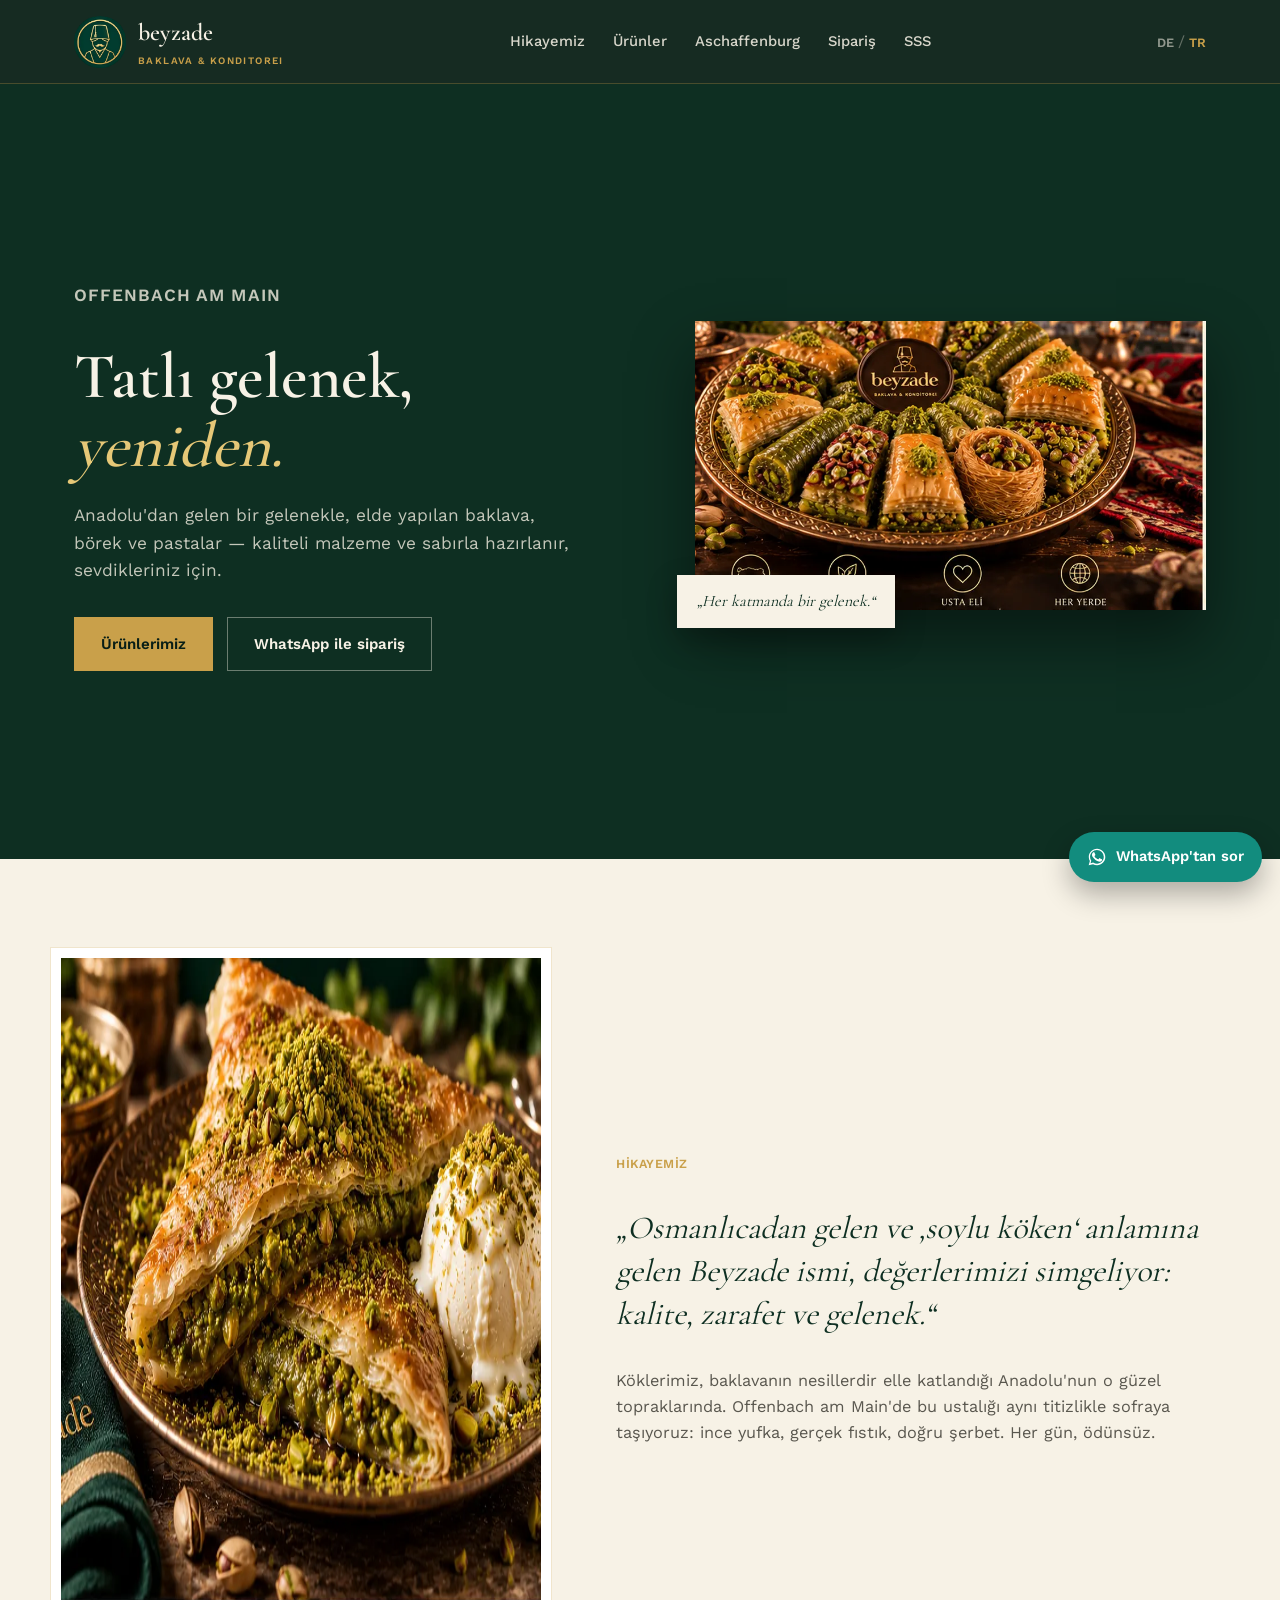
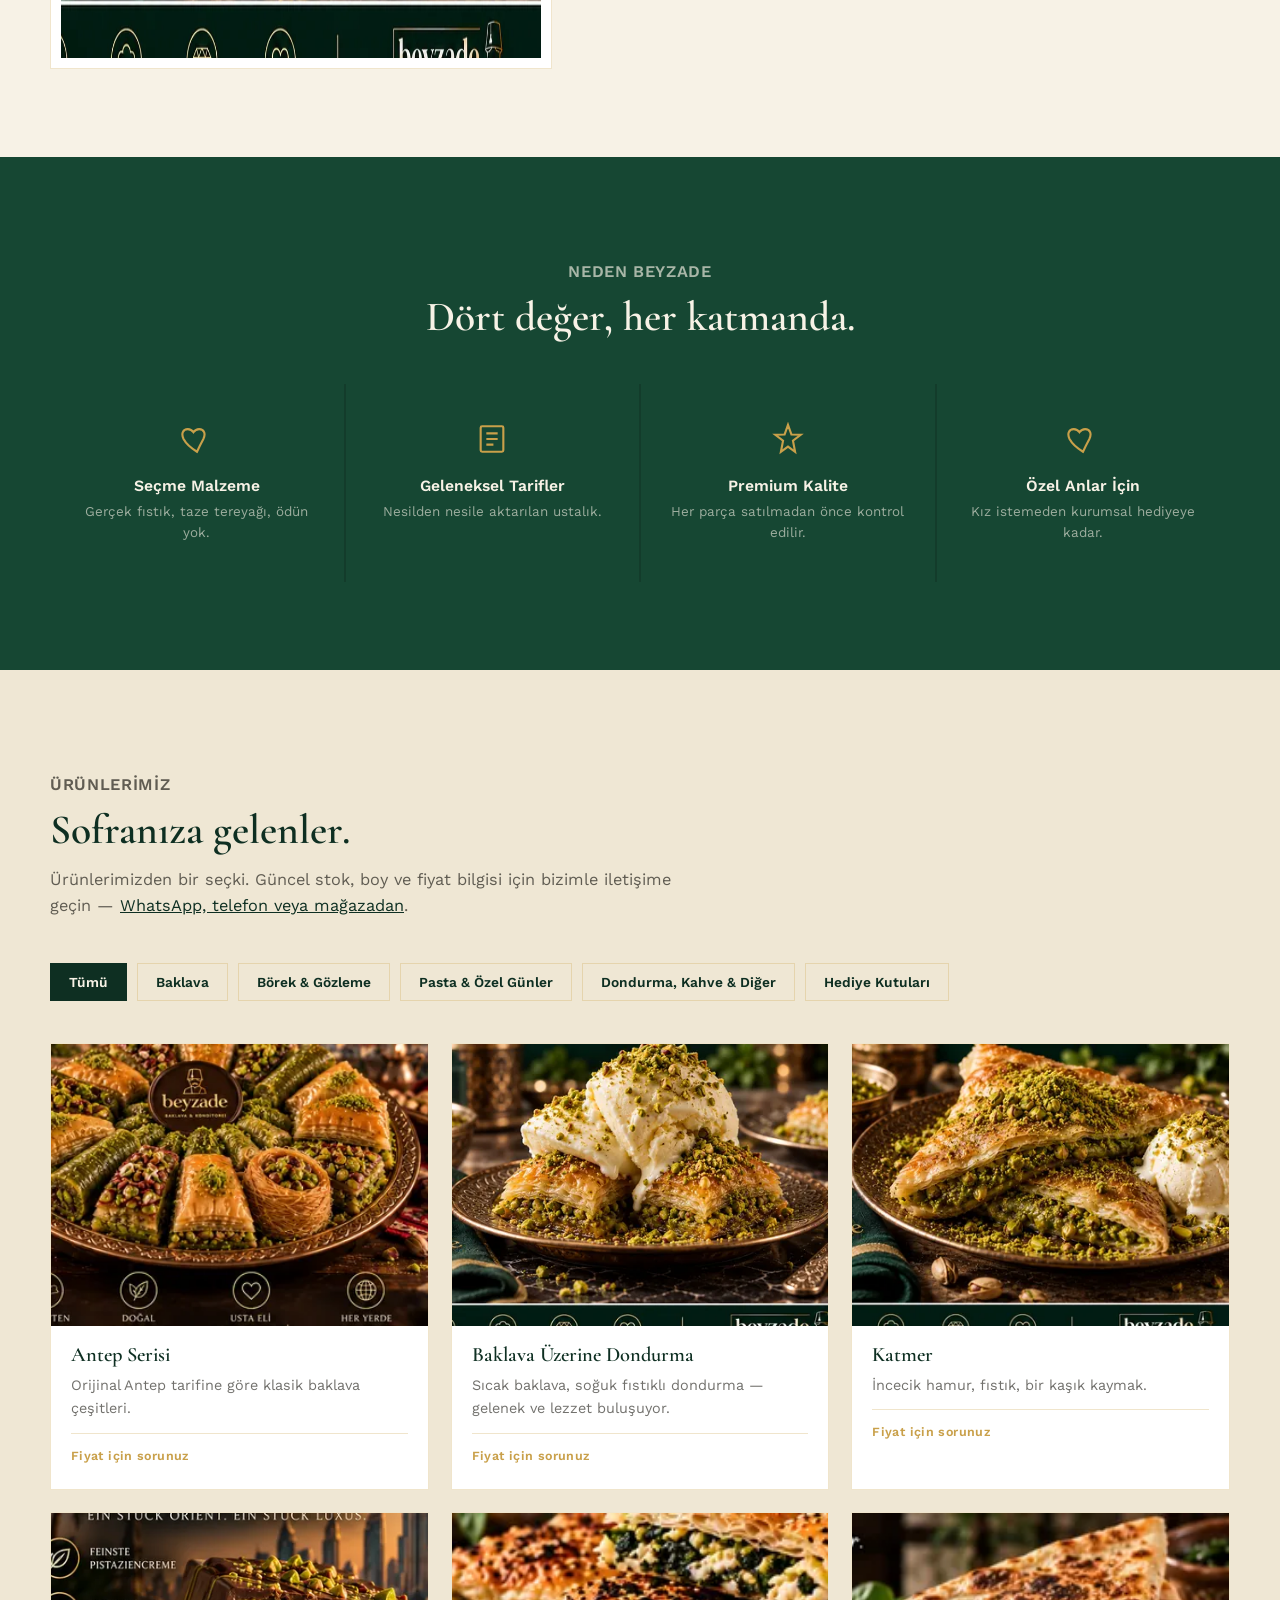
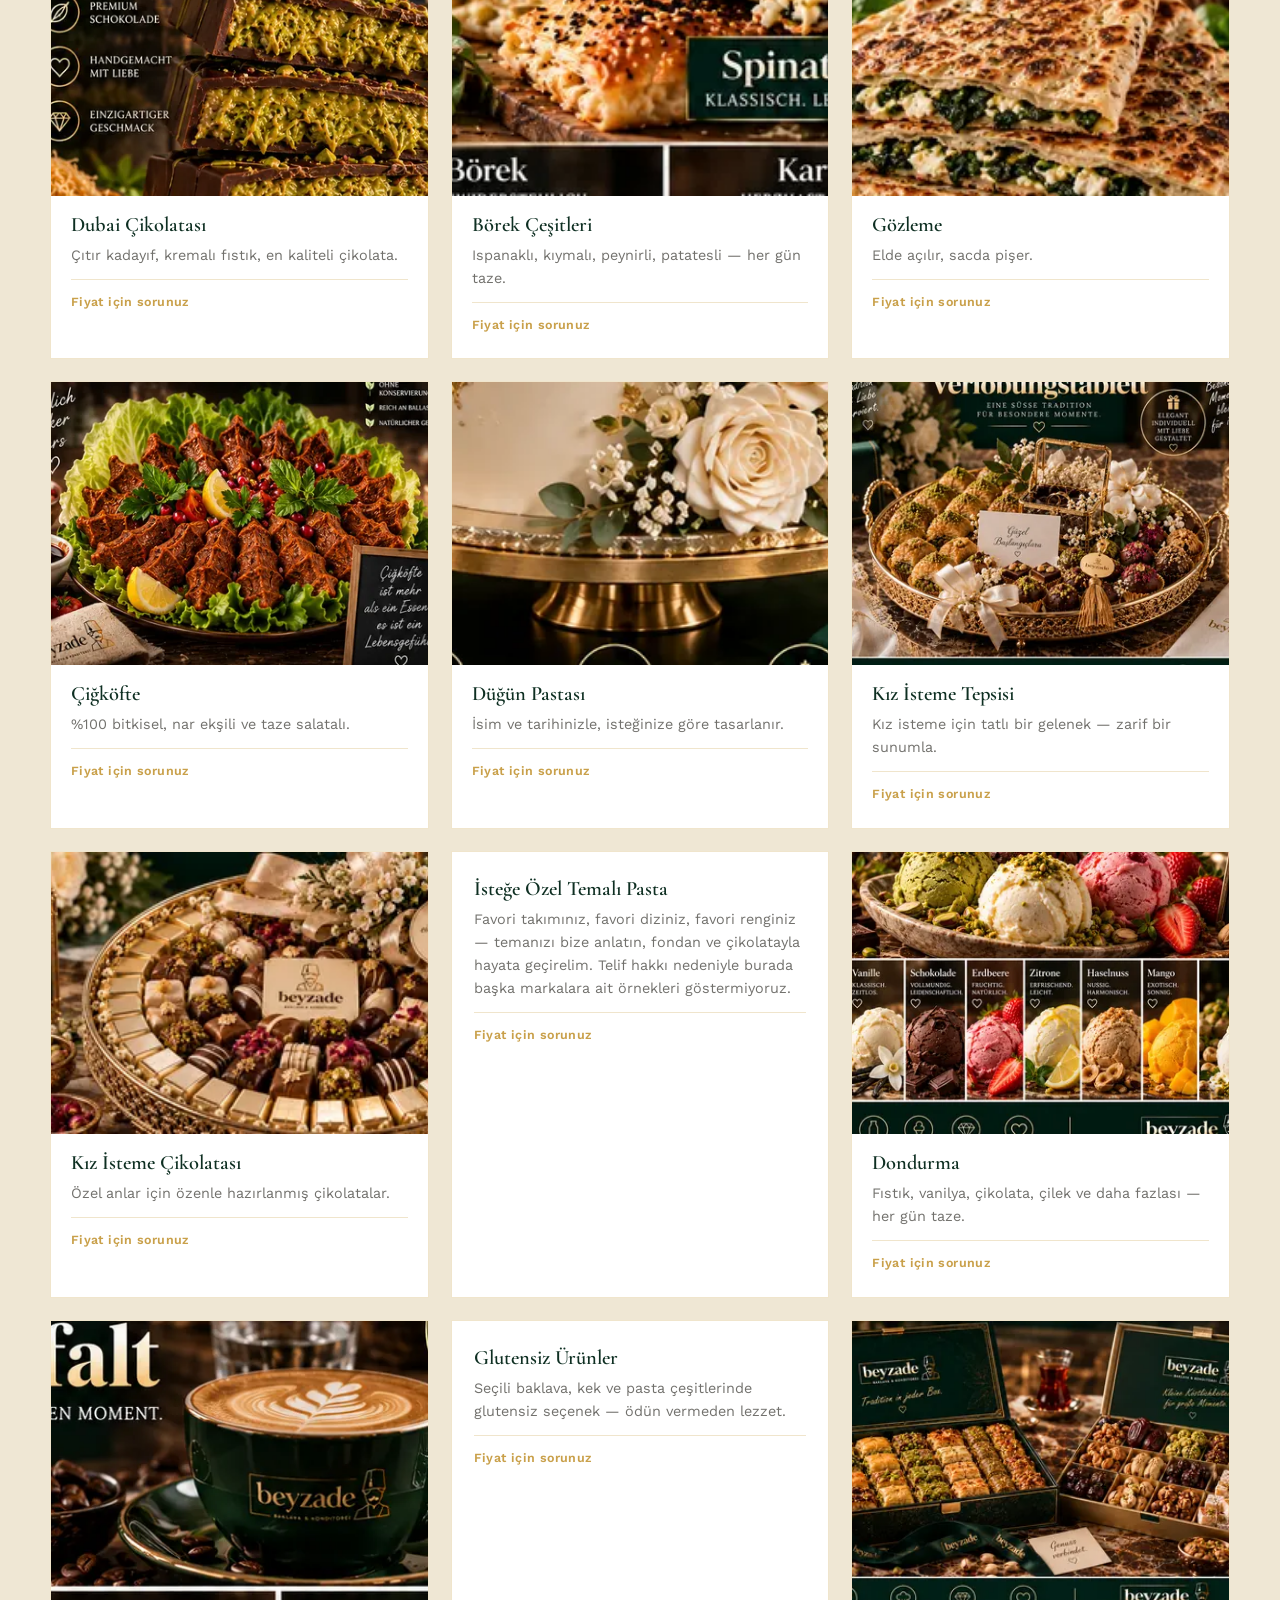
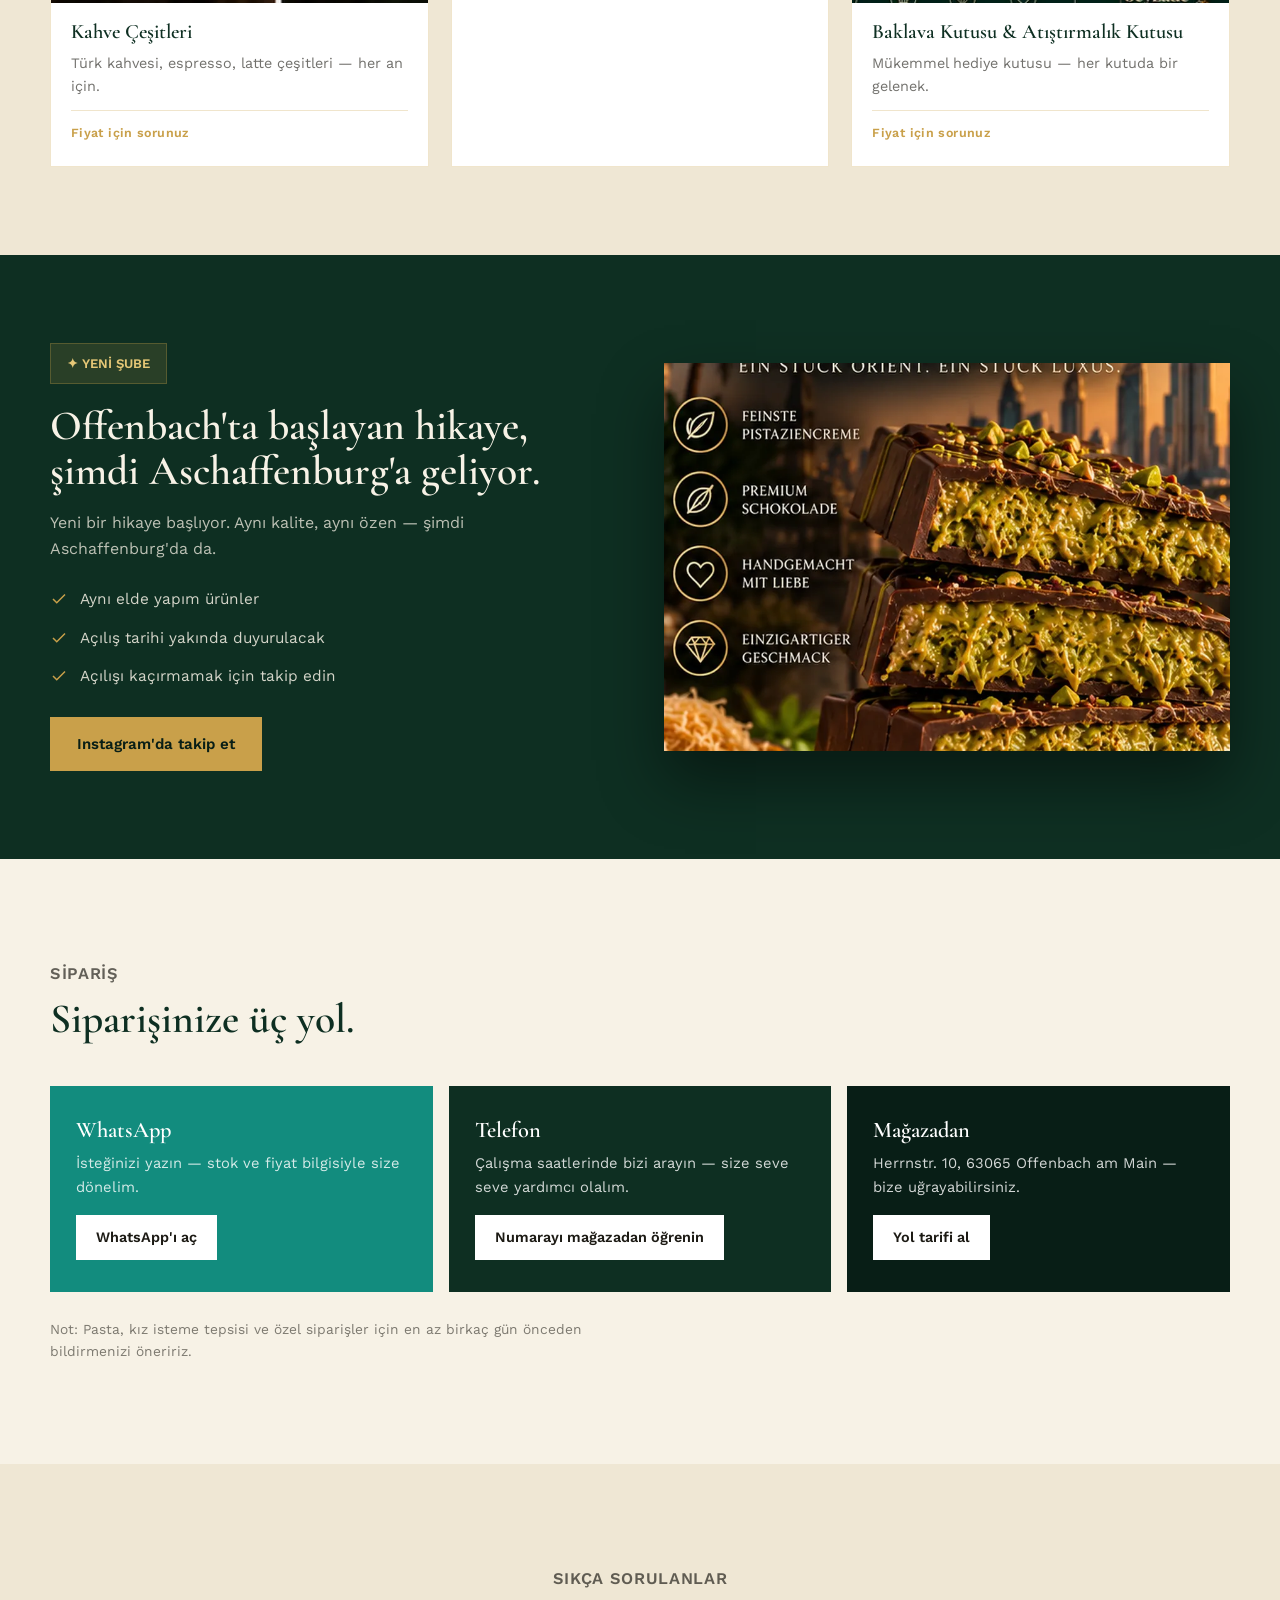
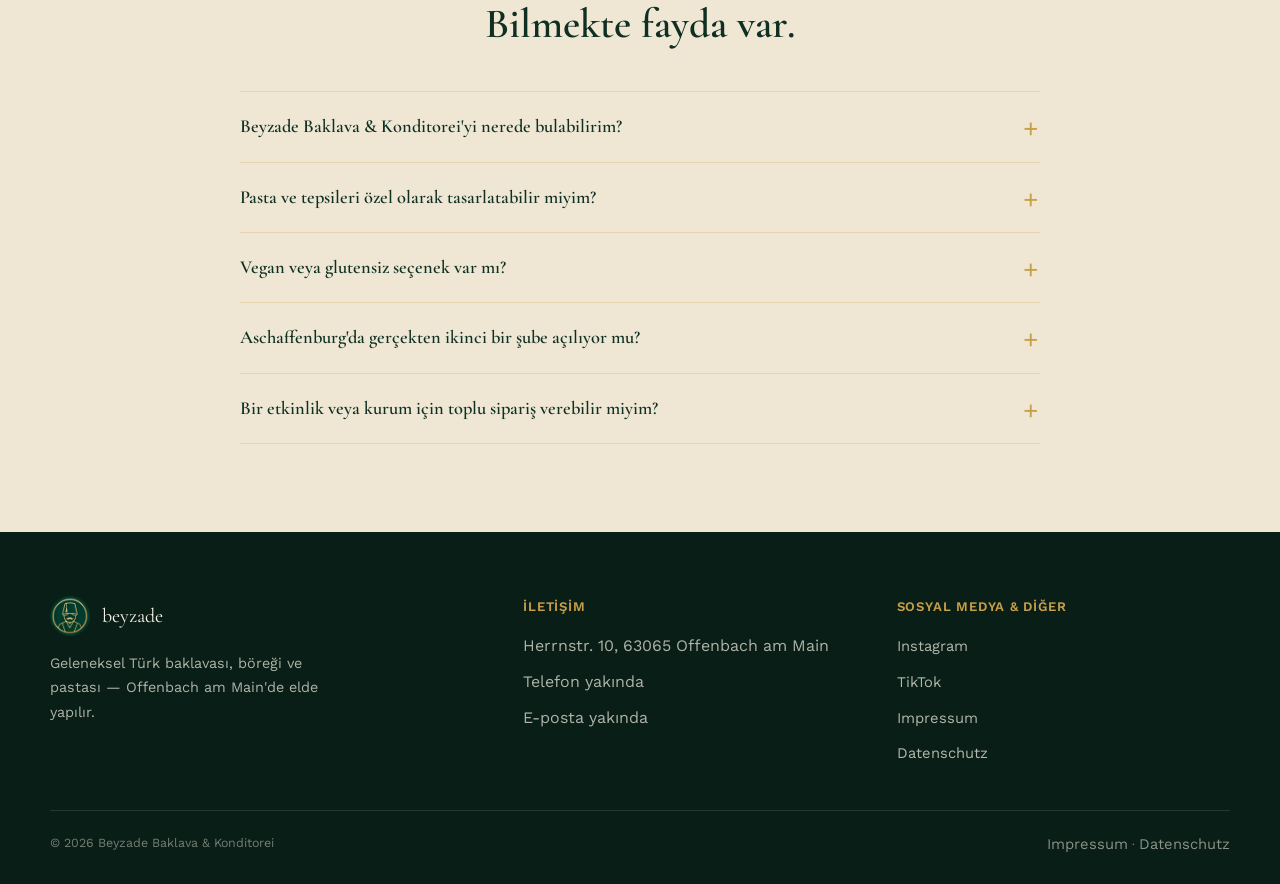
==== tr/index.html @ 685db306 "Add files via upload" ====
<!doctype html>
<html lang="tr">
<head>
<meta charset="utf-8">
<meta name="viewport" content="width=device-width, initial-scale=1">
<title>Beyzade Baklava & Konditorei — Offenbach am Main</title>
<meta name="description" content="Offenbach am Main'da Beyzade Baklava & Konditorei: geleneksel Türk baklavası, börek, pasta ve hediye kutuları. Usta işi, taze malzeme, özel anlar.">
<link rel="canonical" href="https://beyzadebaklava.de/tr/">
<link rel="alternate" hreflang="de" href="https://beyzadebaklava.de/tr/">
<link rel="alternate" hreflang="tr" href="https://beyzadebaklava.de/tr/">
<meta property="og:type" content="website">
<meta property="og:site_name" content="Beyzade Baklava & Konditorei">
<meta property="og:title" content="Beyzade Baklava & Konditorei — Offenbach am Main">
<meta property="og:description" content="Traditionelle türkische Baklava, Börek, Torten und Feiertagsboxen — handgemacht in Offenbach am Main.">
<meta property="og:image" content="https://beyzadebaklava.de/assets/img/products/antep-serisi.webp">
<meta property="og:locale" content="tr_TR">
<meta name="twitter:card" content="summary_large_image">
<meta name="theme-color" content="#0e2f22">
<link rel="icon" href="../assets/img/favicon.ico" sizes="any">
<link rel="icon" type="image/png" sizes="32x32" href="../assets/img/favicon-32.png">
<link rel="apple-touch-icon" href="../assets/img/apple-touch-icon.png">
<link rel="stylesheet" href="../assets/css/style.css">
<script type="application/ld+json">
{
  "@context": "https://schema.org",
  "@type": "Bakery",
  "@id": "https://beyzadebaklava.de/#business",
  "name": "Beyzade Baklava & Konditorei",
  "image": "https://beyzadebaklava.de/assets/img/products/antep-serisi.webp",
  "url": "https://beyzadebaklava.de/",
  "telephone": "PLATZHALTER",
  "priceRange": "€€",
  "address": {
    "@type": "PostalAddress",
    "streetAddress": "Herrnstr. 10",
    "postalCode": "63065",
    "addressLocality": "Offenbach am Main",
    "addressCountry": "DE"
  },
  "sameAs": [
    "https://www.instagram.com/beyzade.baklava/",
    "https://www.tiktok.com/@beyzadebaklava"
  ]
}
</script>
</head>
<body>

<header class="topbar">
  <div class="topbar-inner">
    <a class="brand" href="../">
      <img src="../assets/img/emblem-sm.webp" width="52" height="52" alt="">
      <span>
        <span class="brand-word">beyzade</span>
        <span class="brand-sub">BAKLAVA &amp; KONDITOREI</span>
      </span>
    </a>
    <nav class="nav" id="mainNav">
      <a href="#hikaye">Hikayemiz</a>
      <a href="#urunler">Ürünler</a>
      <a href="#aschaffenburg">Aschaffenburg</a>
      <a href="#siparis">Sipariş</a>
      <a href="#sss">SSS</a>
    </nav>
    <div class="topbar-actions">
      <span class="lang-switch"><a href="../">DE</a><span>/</span><a class="active" href="/tr/">TR</a></span>
      <button class="nav-toggle" id="navToggle" aria-label="Menü">☰</button>
    </div>
  </div>
</header>

<section class="hero">
  <div class="hero-inner">
    <div>
      <p class="hero-eyebrow">OFFENBACH AM MAIN</p>
      <h1>Tatlı gelenek, <em>yeniden.</em></h1>
      <p>Anadolu'dan gelen bir gelenekle, elde yapılan baklava, börek ve
         pastalar — kaliteli malzeme ve sabırla hazırlanır, sevdikleriniz için.</p>
      <div class="hero-ctas">
        <a class="btn btn-gold" href="#produkte">Ürünlerimiz</a>
        <a class="btn btn-ghost" href="https://wa.me/491511106060X" target="_blank" rel="noopener">WhatsApp ile sipariş</a>
      </div>
    </div>
    <div class="hero-visual">
      <img src="../assets/img/products/antep-serisi.webp" width="900" height="600" alt="Beyzade baklava çeşitleri, Antep serisi" loading="eager">
      <div class="tag">„Her katmanda bir gelenek.“</div>
    </div>
  </div>
</section>

<section class="story" id="hikaye">
  <div class="section-inner story-grid">
    <div class="story-figure">
      <img src="../assets/img/products/katmer.webp" width="900" height="700" alt="Fıstıklı ve kaymaklı katmer" loading="lazy">
    </div>
    <div>
      <p class="eyebrow">HİKAYEMİZ</p>
      <p class="story-quote">„Osmanlıcadan gelen ve ‚soylu köken‘ anlamına gelen Beyzade ismi,
        değerlerimizi simgeliyor: kalite, zarafet ve gelenek.“</p>
      <p class="body">Köklerimiz, baklavanın nesillerdir elle katlandığı Anadolu'nun o
        güzel topraklarında. Offenbach am Main'de bu ustalığı aynı
        titizlikle sofraya taşıyoruz: ince yufka, gerçek fıstık, doğru
        şerbet. Her gün, ödünsüz.</p>
    </div>
  </div>
</section>

<section class="badges" id="werte">
  <div class="section-inner">
    <div class="section-head center">
      <p class="eyebrow">NEDEN BEYZADE</p>
      <h2>Dört değer, her katmanda.</h2>
    </div>
    <div class="badge-grid">
      <div class="badge-item">
        <svg viewBox="0 0 24 24" fill="none" stroke="currentColor" stroke-width="1.5"><path d="M12 21s-7-4.35-9.5-9C.7 8.4 2 5 5.5 5c2 0 3.3 1.2 4 2.2C10.2 6.2 11.5 5 13.5 5 17 5 18.3 8.4 16.5 12 14 16.65 12 21 12 21z"/></svg>
        <h3>Seçme Malzeme</h3>
        <p>Gerçek fıstık, taze tereyağı, ödün yok.</p>
      </div>
      <div class="badge-item">
        <svg viewBox="0 0 24 24" fill="none" stroke="currentColor" stroke-width="1.5"><rect x="4" y="3" width="16" height="18" rx="1"/><path d="M8 8h8M8 12h8M8 16h5"/></svg>
        <h3>Geleneksel Tarifler</h3>
        <p>Nesilden nesile aktarılan ustalık.</p>
      </div>
      <div class="badge-item">
        <svg viewBox="0 0 24 24" fill="none" stroke="currentColor" stroke-width="1.5"><path d="M12 2l2.4 6.8L21 9l-5.5 4.2L17 21l-5-3.6L7 21l1.5-7.8L3 9l6.6-.2z"/></svg>
        <h3>Premium Kalite</h3>
        <p>Her parça satılmadan önce kontrol edilir.</p>
      </div>
      <div class="badge-item">
        <svg viewBox="0 0 24 24" fill="none" stroke="currentColor" stroke-width="1.5"><path d="M12 21s-7-4.35-9.5-9C.7 8.4 2 5 5.5 5c2 0 3.3 1.2 4 2.2C10.2 6.2 11.5 5 13.5 5 17 5 18.3 8.4 16.5 12 14 16.65 12 21 12 21z"/></svg>
        <h3>Özel Anlar İçin</h3>
        <p>Kız istemeden kurumsal hediyeye kadar.</p>
      </div>
    </div>
  </div>
</section>

<section class="showcase" id="urunler">
  <div class="section-inner">
    <div class="section-head">
      <p class="eyebrow">ÜRÜNLERİMİZ</p>
      <h2>Sofranıza gelenler.</h2>
      <p>Ürünlerimizden bir seçki. Güncel stok, boy ve fiyat bilgisi için
        bizimle iletişime geçin —
        <a href="#siparis" style="color:var(--forest); text-decoration:underline;">WhatsApp, telefon veya mağazadan</a>.</p>
    </div>

    <div class="cat-tabs" id="catTabs" role="tablist">
      <button class="cat-tab" data-cat="all" aria-selected="true">Tümü</button>
      <button class="cat-tab" data-cat="baklava">Baklava</button>
      <button class="cat-tab" data-cat="borek">Börek &amp; Gözleme</button>
      <button class="cat-tab" data-cat="torten">Pasta &amp; Özel Günler</button>
      <button class="cat-tab" data-cat="genuss">Dondurma, Kahve &amp; Diğer</button>
      <button class="cat-tab" data-cat="box">Hediye Kutuları</button>
    </div>

    <div class="product-grid" id="productGrid">

      <article class="product-card" data-cat="baklava">
        <div class="thumb"><img src="../assets/img/products/antep-serisi-sm.webp" width="440" height="330" alt="Antep-Serie Baklava" loading="lazy"></div>
        <div class="body"><h3>Antep Serisi</h3><p>Orijinal Antep tarifine göre klasik baklava çeşitleri.</p><span class="price">Fiyat için sorunuz</span></div>
      </article>

      <article class="product-card" data-cat="baklava">
        <div class="thumb"><img src="../assets/img/products/baklava-dondurma-sm.webp" width="440" height="330" alt="Baklava mit Eis" loading="lazy"></div>
        <div class="body"><h3>Baklava Üzerine Dondurma</h3><p>Sıcak baklava, soğuk fıstıklı dondurma — gelenek ve lezzet buluşuyor.</p><span class="price">Fiyat için sorunuz</span></div>
      </article>

      <article class="product-card" data-cat="baklava">
        <div class="thumb"><img src="../assets/img/products/katmer-sm.webp" width="440" height="330" alt="Katmer mit Pistazie" loading="lazy"></div>
        <div class="body"><h3>Katmer</h3><p>İncecik hamur, fıstık, bir kaşık kaymak.</p><span class="price">Fiyat için sorunuz</span></div>
      </article>

      <article class="product-card" data-cat="baklava">
        <div class="thumb"><img src="../assets/img/products/dubai-cikolata-sm.webp" width="440" height="330" alt="Dubai Schokolade" loading="lazy"></div>
        <div class="body"><h3>Dubai Çikolatası</h3><p>Çıtır kadayıf, kremalı fıstık, en kaliteli çikolata.</p><span class="price">Fiyat için sorunuz</span></div>
      </article>

      <article class="product-card" data-cat="borek">
        <div class="thumb"><img src="../assets/img/products/borek-cesitleri-sm.webp" width="440" height="330" alt="Börek Vielfalt" loading="lazy"></div>
        <div class="body"><h3>Börek Çeşitleri</h3><p>Ispanaklı, kıymalı, peynirli, patatesli — her gün taze.</p><span class="price">Fiyat için sorunuz</span></div>
      </article>

      <article class="product-card" data-cat="borek">
        <div class="thumb"><img src="../assets/img/products/gozleme-sm.webp" width="440" height="330" alt="Gözleme" loading="lazy"></div>
        <div class="body"><h3>Gözleme</h3><p>Elde açılır, sacda pişer.</p><span class="price">Fiyat için sorunuz</span></div>
      </article>

      <article class="product-card" data-cat="borek">
        <div class="thumb"><img src="../assets/img/products/cigkofte-sm.webp" width="440" height="330" alt="Çiğköfte" loading="lazy"></div>
        <div class="body"><h3>Çiğköfte</h3><p>%100 bitkisel, nar ekşili ve taze salatalı.</p><span class="price">Fiyat için sorunuz</span></div>
      </article>

      <article class="product-card" data-cat="torten">
        <div class="thumb"><img src="../assets/img/products/dugun-pastasi-sm.webp" width="440" height="330" alt="Hochzeitstorte" loading="lazy"></div>
        <div class="body"><h3>Düğün Pastası</h3><p>İsim ve tarihinizle, isteğinize göre tasarlanır.</p><span class="price">Fiyat için sorunuz</span></div>
      </article>

      <article class="product-card" data-cat="torten">
        <div class="thumb"><img src="../assets/img/products/kiz-isteme-tepsi-sm.webp" width="440" height="330" alt="Verlobungstablett" loading="lazy"></div>
        <div class="body"><h3>Kız İsteme Tepsisi</h3><p>Kız isteme için tatlı bir gelenek — zarif bir sunumla.</p><span class="price">Fiyat için sorunuz</span></div>
      </article>

      <article class="product-card" data-cat="torten">
        <div class="thumb"><img src="../assets/img/products/kiz-isteme-cikolata-sm.webp" width="440" height="330" alt="Verlobungspralinen" loading="lazy"></div>
        <div class="body"><h3>Kız İsteme Çikolatası</h3><p>Özel anlar için özenle hazırlanmış çikolatalar.</p><span class="price">Fiyat için sorunuz</span></div>
      </article>

      <article class="product-card" data-cat="torten">
        <div class="body" style="padding:26px 22px;">
          <h3>İsteğe Özel Temalı Pasta</h3>
          <p>Favori takımınız, favori diziniz, favori renginiz — temanızı
             bize anlatın, fondan ve çikolatayla hayata geçirelim. Telif
             hakkı nedeniyle burada başka markalara ait örnekleri
             göstermiyoruz.</p>
          <span class="price">Fiyat için sorunuz</span>
        </div>
      </article>

      <article class="product-card" data-cat="genuss">
        <div class="thumb"><img src="../assets/img/products/dondurma-sm.webp" width="440" height="330" alt="Eiscreme" loading="lazy"></div>
        <div class="body"><h3>Dondurma</h3><p>Fıstık, vanilya, çikolata, çilek ve daha fazlası — her gün taze.</p><span class="price">Fiyat için sorunuz</span></div>
      </article>

      <article class="product-card" data-cat="genuss">
        <div class="thumb"><img src="../assets/img/products/kahve-sm.webp" width="440" height="330" alt="Kaffee-Vielfalt" loading="lazy"></div>
        <div class="body"><h3>Kahve Çeşitleri</h3><p>Türk kahvesi, espresso, latte çeşitleri — her an için.</p><span class="price">Fiyat için sorunuz</span></div>
      </article>

      <article class="product-card" data-cat="genuss">
        <div class="body" style="padding:26px 22px;">
          <h3>Glutensiz Ürünler</h3>
          <p>Seçili baklava, kek ve pasta çeşitlerinde glutensiz seçenek —
             ödün vermeden lezzet.</p>
          <span class="price">Fiyat için sorunuz</span>
        </div>
      </article>

      <article class="product-card" data-cat="box">
        <div class="thumb"><img src="../assets/img/products/box-set-sm.webp" width="440" height="330" alt="Baklava Box und Snack Box" loading="lazy"></div>
        <div class="body"><h3>Baklava Kutusu &amp; Atıştırmalık Kutusu</h3><p>Mükemmel hediye kutusu — her kutuda bir gelenek.</p><span class="price">Fiyat için sorunuz</span></div>
      </article>

    </div>
  </div>
</section>

<section class="expansion" id="aschaffenburg">
  <div class="section-inner expansion-inner">
    <div>
      <span class="expansion-badge">✦ YENİ ŞUBE</span>
      <h2>Offenbach'ta başlayan hikaye, şimdi Aschaffenburg'a geliyor.</h2>
      <p>Yeni bir hikaye başlıyor. Aynı kalite, aynı özen — şimdi Aschaffenburg'da da.</p>
      <ul class="expansion-list">
        <li><svg viewBox="0 0 24 24" fill="none" stroke="currentColor" stroke-width="2"><path d="M20 6L9 17l-5-5"/></svg> Aynı elde yapım ürünler</li>
        <li><svg viewBox="0 0 24 24" fill="none" stroke="currentColor" stroke-width="2"><path d="M20 6L9 17l-5-5"/></svg> Açılış tarihi yakında duyurulacak</li>
        <li><svg viewBox="0 0 24 24" fill="none" stroke="currentColor" stroke-width="2"><path d="M20 6L9 17l-5-5"/></svg> Açılışı kaçırmamak için takip edin</li>
      </ul>
      <div class="hero-ctas" style="margin-top:28px;">
        <a class="btn btn-gold" href="https://www.instagram.com/beyzade.baklava/" target="_blank" rel="noopener">Instagram'da takip et</a>
      </div>
    </div>
    <div class="hero-visual">
      <img src="../assets/img/products/dubai-cikolata.webp" width="900" height="700" alt="Beyzade ürünleri" loading="lazy">
    </div>
  </div>
</section>

<section class="order" id="siparis">
  <div class="section-inner">
    <div class="section-head">
      <p class="eyebrow">SİPARİŞ</p>
      <h2>Siparişinize üç yol.</h2>
    </div>
    <div class="order-grid">
      <div class="order-card">
        <h3>WhatsApp</h3>
        <p>İsteğinizi yazın — stok ve fiyat bilgisiyle size dönelim.</p>
        <a class="order-cta" href="https://wa.me/491511106060X?text=Hallo%2C%20ich%20habe%20eine%20Frage%20zu%20Ihren%20Produkten." target="_blank" rel="noopener">WhatsApp'ı aç</a>
      </div>
      <div class="order-card">
        <h3>Telefon</h3>
        <p>Çalışma saatlerinde bizi arayın — size seve seve yardımcı olalım.</p>
        <a class="order-cta" href="tel:PLATZHALTER">Numarayı mağazadan öğrenin</a>
      </div>
      <div class="order-card">
        <h3>Mağazadan</h3>
        <p>Herrnstr. 10, 63065 Offenbach am Main — bize uğrayabilirsiniz.</p>
        <a class="order-cta" href="https://maps.google.com/?q=Herrnstr.+10,+63065+Offenbach+am+Main" target="_blank" rel="noopener">Yol tarifi al</a>
      </div>
    </div>
    <p class="order-note">Not: Pasta, kız isteme tepsisi ve özel siparişler için en az birkaç gün önceden bildirmenizi öneririz.</p>
  </div>
</section>

<section class="faq" id="sss">
  <div class="faq-inner">
    <div class="section-head center">
      <p class="eyebrow">SIKÇA SORULANLAR</p>
      <h2>Bilmekte fayda var.</h2>
    </div>
    <div class="qa-list">
      <details class="qa">
        <summary>Beyzade Baklava &amp; Konditorei'yi nerede bulabilirim?</summary>
        <p>Herrnstr. 10, 63065 Offenbach am Main adresindeyiz.</p>
      </details>
      <details class="qa">
        <summary>Pasta ve tepsileri özel olarak tasarlatabilir miyim?</summary>
        <p>Evet — düğün pastasından kız isteme tepsisine kadar isteğinize
          göre hazırlıyoruz. WhatsApp'tan veya mağazadan bize ulaşın.</p>
      </details>
      <details class="qa">
        <summary>Vegan veya glutensiz seçenek var mı?</summary>
        <p>Evet, seçili vegan ve glutensiz ürünlerimiz var. Güncel seçenekleri bize sorabilirsiniz.</p>
      </details>
      <details class="qa">
        <summary>Aschaffenburg'da gerçekten ikinci bir şube açılıyor mu?</summary>
        <p>Evet. Kesin açılış tarihini ve adresi yakında sosyal medya hesaplarımızdan duyuracağız.</p>
      </details>
      <details class="qa">
        <summary>Bir etkinlik veya kurum için toplu sipariş verebilir miyim?</summary>
        <p>Elbette. Hazırlık için yeterli süre bırakacak şekilde önceden bize ulaşın.</p>
      </details>
    </div>
  </div>
</section>

<footer>
  <div class="footer-grid">
    <div>
      <div class="footer-brand"><img src="../assets/img/emblem-sm.webp" alt=""><span>beyzade</span></div>
      <p>Geleneksel Türk baklavası, böreği ve pastası — Offenbach am Main'de elde yapılır.</p>
    </div>
    <div>
      <h4>İLETİŞİM</h4>
      <ul>
        <li>Herrnstr. 10, 63065 Offenbach am Main</li>
        <li><span class="placeholder">Telefon yakında</span></li>
        <li><span class="placeholder">E-posta yakında</span></li>
      </ul>
    </div>
    <div>
      <h4>SOSYAL MEDYA &amp; DİĞER</h4>
      <ul>
        <li><a href="https://www.instagram.com/beyzade.baklava/" target="_blank" rel="noopener">Instagram</a></li>
        <li><a href="https://www.tiktok.com/@beyzadebaklava" target="_blank" rel="noopener">TikTok</a></li>
        <li><a href="../impressum.html">Impressum</a></li>
        <li><a href="../datenschutz.html">Datenschutz</a></li>
      </ul>
    </div>
  </div>
  <div class="footer-bottom">
    <span>© 2026 Beyzade Baklava &amp; Konditorei</span>
    <span><a href="../impressum.html">Impressum</a> · <a href="../datenschutz.html">Datenschutz</a></span>
  </div>
</footer>

<a class="wa-fab" href="https://wa.me/491511106060X?text=Hallo%2C%20ich%20habe%20eine%20Frage%20zu%20Ihren%20Produkten." target="_blank" rel="noopener" aria-label="WhatsApp'tan sor">
  <svg viewBox="0 0 24 24" fill="currentColor" aria-hidden="true"><path d="M17.47 14.38c-.3-.15-1.76-.87-2.03-.97-.27-.1-.47-.15-.67.15-.2.3-.77.97-.95 1.17-.17.2-.35.22-.65.07-.3-.15-1.26-.46-2.4-1.48-.89-.79-1.49-1.77-1.66-2.07-.17-.3-.02-.46.13-.61.14-.13.3-.35.45-.52.15-.17.2-.3.3-.5.1-.2.05-.37-.02-.52-.08-.15-.67-1.61-.92-2.21-.24-.58-.49-.5-.67-.51h-.57c-.2 0-.52.07-.79.37-.27.3-1.04 1.02-1.04 2.48s1.06 2.88 1.21 3.08c.15.2 2.1 3.2 5.08 4.49.71.3 1.26.49 1.69.63.71.22 1.36.19 1.87.12.57-.09 1.76-.72 2.01-1.41.25-.7.25-1.29.17-1.42-.07-.13-.27-.2-.57-.35zM12.04 2C6.58 2 2.13 6.45 2.13 11.91c0 1.75.46 3.45 1.32 4.95L2 22l5.25-1.38a9.87 9.87 0 0 0 4.79 1.22h.01c5.46 0 9.91-4.45 9.91-9.91C21.96 6.45 17.5 2 12.04 2zm0 18.02h-.01c-1.5 0-2.98-.4-4.27-1.17l-.31-.18-3.17.83.85-3.09-.2-.32a8.2 8.2 0 0 1-1.26-4.38c0-4.54 3.7-8.23 8.24-8.23 2.2 0 4.27.86 5.83 2.41a8.18 8.18 0 0 1 2.41 5.83c0 4.54-3.7 8.3-8.11 8.3z"/></svg>
  <span>WhatsApp'tan sor</span>
</a>

<script src="../assets/js/main.js"></script>
</body>
</html>
---- assets/css/style.css ----
/* ==========================================================================
   BEYZADE BAKLAVA & KONDITOREI — v1
   Palette: koyu yeşil zemin, sıcak altın vurgu, fildişi kağıt.
   Tipografi: Cormorant Garamond (başlık, Osmanlı el yazısı ruhlu serif) +
   Work Sans (gövde). İkisi de latin-ext, TR karakterler native.
   ========================================================================== */

@font-face { font-family:"Cormorant"; src:url("../fonts/cormorant-400.woff2") format("woff2"); font-weight:400; font-style:normal; font-display:swap; }
@font-face { font-family:"Cormorant"; src:url("../fonts/cormorant-500.woff2") format("woff2"); font-weight:500; font-style:normal; font-display:swap; }
@font-face { font-family:"Cormorant"; src:url("../fonts/cormorant-600.woff2") format("woff2"); font-weight:600; font-style:normal; font-display:swap; }
@font-face { font-family:"Cormorant"; src:url("../fonts/cormorant-700.woff2") format("woff2"); font-weight:700; font-style:normal; font-display:swap; }
@font-face { font-family:"Work Sans"; src:url("../fonts/worksans-400.woff2") format("woff2"); font-weight:400; font-style:normal; font-display:swap; }
@font-face { font-family:"Work Sans"; src:url("../fonts/worksans-500.woff2") format("woff2"); font-weight:500; font-style:normal; font-display:swap; }
@font-face { font-family:"Work Sans"; src:url("../fonts/worksans-600.woff2") format("woff2"); font-weight:600; font-style:normal; font-display:swap; }
@font-face { font-family:"Work Sans"; src:url("../fonts/worksans-700.woff2") format("woff2"); font-weight:700; font-style:normal; font-display:swap; }
/* Türkçe (ğ ş ı İ Ğ Ş) için latin-extended ek yük, sadece gerektiğinde çekilir */
@font-face { font-family:"Cormorant"; src:url("../fonts/cormorant-400-ext.woff2") format("woff2"); font-weight:400; font-style:normal; font-display:swap; unicode-range:U+0100-024F,U+1E00-1EFF; }
@font-face { font-family:"Cormorant"; src:url("../fonts/cormorant-600-ext.woff2") format("woff2"); font-weight:600; font-style:normal; font-display:swap; unicode-range:U+0100-024F,U+1E00-1EFF; }
@font-face { font-family:"Cormorant"; src:url("../fonts/cormorant-700-ext.woff2") format("woff2"); font-weight:700; font-style:normal; font-display:swap; unicode-range:U+0100-024F,U+1E00-1EFF; }
@font-face { font-family:"Work Sans"; src:url("../fonts/worksans-400-ext.woff2") format("woff2"); font-weight:400; font-style:normal; font-display:swap; unicode-range:U+0100-024F,U+1E00-1EFF; }
@font-face { font-family:"Work Sans"; src:url("../fonts/worksans-500-ext.woff2") format("woff2"); font-weight:500; font-style:normal; font-display:swap; unicode-range:U+0100-024F,U+1E00-1EFF; }
@font-face { font-family:"Work Sans"; src:url("../fonts/worksans-600-ext.woff2") format("woff2"); font-weight:600; font-style:normal; font-display:swap; unicode-range:U+0100-024F,U+1E00-1EFF; }

:root{
  --forest:#0e2f22;       /* ana koyu yeşil zemin */
  --forest-deep:#081e16;  /* en koyu, footer/kontrast */
  --forest-mid:#164733;   /* kart/panel zemini */
  --gold:#c9a04a;         /* sıcak altın, birincil vurgu */
  --gold-bright:#e6c877;  /* hover/ışık */
  --ivory:#f7f2e6;        /* kağıt zemin */
  --ivory-dim:#efe7d4;    /* ikincil panel */
  --ink:#1c1a14;          /* koyu metin */
  --line:rgba(201,160,74,.28);
  --maxw:1180px;
  --serif:"Cormorant","Georgia",serif;
  --sans:"Work Sans",-apple-system,sans-serif;
}

*{box-sizing:border-box;}
html{scroll-behavior:smooth;}
body{
  margin:0; background:var(--ivory); color:var(--ink);
  font-family:var(--sans); font-size:16px; line-height:1.6;
  -webkit-font-smoothing:antialiased;
}
img{max-width:100%; display:block;}
a{color:inherit;}
h1,h2,h3{font-family:var(--serif); font-weight:600; line-height:1.08; margin:0; color:var(--forest);}
.eyebrow{
  font-family:var(--sans); font-weight:600; font-size:.78rem; letter-spacing:.04em;
  color:var(--gold); margin:0 0 10px;
}
.serif-accent{font-family:var(--serif); font-style:italic; font-weight:500;}
:focus-visible{outline:2px solid var(--gold); outline-offset:3px;}
@media (prefers-reduced-motion:reduce){*{transition:none !important; animation:none !important;}}

/* ---------- Topbar ---------- */
.topbar{position:sticky; top:0; z-index:50; background:rgba(8,30,22,.94); backdrop-filter:blur(6px); border-bottom:1px solid var(--line);}
.topbar-inner{max-width:var(--maxw); margin:0 auto; padding:14px 24px; display:flex; align-items:center; justify-content:space-between; gap:20px;}
.brand{display:flex; align-items:center; gap:12px; text-decoration:none;}
.brand img{width:52px; height:52px;}
.brand-word{font-family:var(--serif); font-size:1.5rem; font-weight:600; color:var(--ivory); letter-spacing:.01em;}
.brand-sub{display:block; font-family:var(--sans); font-size:.62rem; letter-spacing:.14em; color:var(--gold); font-weight:600; margin-top:1px;}
.nav{display:flex; gap:28px; list-style:none; margin:0; padding:0;}
.nav a{color:var(--ivory); text-decoration:none; font-size:.92rem; font-weight:500; opacity:.86; transition:opacity 150ms, color 150ms;}
.nav a:hover{opacity:1; color:var(--gold-bright);}
.topbar-actions{display:flex; align-items:center; gap:14px;}
.lang-switch a{color:var(--ivory); text-decoration:none; font-size:.8rem; font-weight:600; opacity:.55;}
.lang-switch a.active{opacity:1; color:var(--gold);}
.lang-switch span{color:rgba(247,242,230,.35); margin:0 4px;}
.nav-toggle{display:none; background:none; border:none; color:var(--ivory); font-size:1.6rem; cursor:pointer;}
@media (max-width:860px){
  .nav{position:fixed; inset:64px 0 0 0; background:var(--forest-deep); flex-direction:column; padding:32px 24px; gap:22px; transform:translateX(100%); transition:transform 220ms ease;}
  .nav.open{transform:translateX(0);}
  .nav a{font-size:1.15rem;}
  .nav-toggle{display:block;}
}

/* ---------- Hero ---------- */
.hero{position:relative; background:var(--forest); overflow:hidden;}
.hero-inner{max-width:var(--maxw); margin:0 auto; padding:88px 24px 100px; display:grid; grid-template-columns:1.05fr .95fr; gap:56px; align-items:center;}
@media (max-width:900px){.hero-inner{grid-template-columns:1fr; padding:56px 24px 64px; text-align:center;}}
.hero-eyebrow{color:var(--gold); font-family:var(--sans); font-weight:600; font-size:.82rem; letter-spacing:.06em; margin-bottom:18px;}
.hero h1{color:var(--ivory); font-size:clamp(2.6rem,5vw,4.1rem); max-width:14ch;}
.hero h1 em{font-style:italic; color:var(--gold-bright); font-weight:500;}
@media (max-width:900px){.hero h1{max-width:none; margin:0 auto;}}
.hero p{color:rgba(247,242,230,.78); font-size:1.08rem; max-width:46ch; margin:22px 0 32px;}
@media (max-width:900px){.hero p{margin-inline:auto;}}
.hero-ctas{display:flex; gap:14px; flex-wrap:wrap;}
@media (max-width:900px){.hero-ctas{justify-content:center;}}
.btn{
  display:inline-flex; align-items:center; gap:8px; padding:14px 26px;
  font-family:var(--sans); font-weight:600; font-size:.94rem; text-decoration:none;
  border:1px solid transparent; transition:transform 160ms ease, background-color 160ms ease;
}
.btn-gold{background:var(--gold); color:var(--forest-deep);}
.btn-gold:hover{background:var(--gold-bright); transform:translateY(-2px);}
.btn-ghost{border-color:rgba(247,242,230,.4); color:var(--ivory);}
.btn-ghost:hover{border-color:var(--gold); color:var(--gold-bright);}
.hero-visual{position:relative;}
.hero-visual img{width:100%; height:auto; box-shadow:0 30px 60px rgba(0,0,0,.45);}
.hero-visual .tag{
  position:absolute; bottom:-18px; left:-18px; background:var(--ivory); color:var(--forest);
  padding:14px 20px; font-family:var(--serif); font-size:1rem; font-style:italic; box-shadow:0 12px 30px rgba(0,0,0,.25);
}
@media (max-width:900px){.hero-visual .tag{left:50%; transform:translateX(-50%); bottom:-14px;}}

/* ---------- Section skeleton ---------- */
section{padding:88px 24px;}
.section-inner{max-width:var(--maxw); margin:0 auto;}
.section-head{max-width:640px; margin-bottom:44px;}
.section-head.center{margin-inline:auto; text-align:center;}
.section-head h2{font-size:clamp(1.9rem,3.4vw,2.6rem);}
.section-head p{color:rgba(28,26,20,.68); margin-top:14px; font-size:1.02rem;}

/* ---------- Marka hikayesi ---------- */
.story{background:var(--ivory);}
.story-grid{display:grid; grid-template-columns:.9fr 1.1fr; gap:64px; align-items:center;}
@media (max-width:860px){.story-grid{grid-template-columns:1fr; gap:36px;}}
.story-quote{font-family:var(--serif); font-size:clamp(1.5rem,2.6vw,2rem); font-style:italic; color:var(--forest); line-height:1.35;}
.story p.body{color:rgba(28,26,20,.72); margin-top:20px; font-size:1.02rem; max-width:60ch;}
.story-figure{border:1px solid var(--line); padding:10px; background:#fff;}
.story-figure img{width:100%;}

/* ---------- Rozetler ---------- */
.badges{background:var(--forest-mid);}
.badge-grid{display:grid; grid-template-columns:repeat(4,1fr); gap:2px; background:rgba(0,0,0,.15);}
@media (max-width:760px){.badge-grid{grid-template-columns:repeat(2,1fr);}}
.badge-item{background:var(--forest-mid); padding:38px 22px; text-align:center;}
.badge-item svg{width:34px; height:34px; color:var(--gold); margin-bottom:14px;}
.badge-item h3{font-family:var(--sans); font-size:.98rem; font-weight:600; color:var(--ivory); margin-bottom:6px;}
.badge-item p{font-size:.84rem; color:rgba(247,242,230,.6); margin:0;}
.badges .section-head h2, .badges .eyebrow{color:var(--ivory);}
.badges .section-head p{color:rgba(247,242,230,.65);}

/* ---------- Ürün vitrini ---------- */
.showcase{background:var(--ivory-dim);}
.cat-tabs{display:flex; gap:10px; overflow-x:auto; padding-bottom:6px; margin-bottom:36px; scrollbar-width:none;}
.cat-tabs::-webkit-scrollbar{display:none;}
.cat-tab{
  flex:0 0 auto; padding:10px 18px; border:1px solid var(--line); background:transparent;
  font-family:var(--sans); font-size:.86rem; font-weight:600; color:var(--forest); cursor:pointer;
  white-space:nowrap; transition:background-color 150ms, color 150ms;
}
.cat-tab[aria-selected="true"]{background:var(--forest); color:var(--ivory); border-color:var(--forest);}
.product-grid{display:grid; grid-template-columns:repeat(3,1fr); gap:22px;}
@media (max-width:900px){.product-grid{grid-template-columns:repeat(2,1fr);}}
@media (max-width:560px){.product-grid{grid-template-columns:1fr;}}
.product-card{background:#fff; border:1px solid var(--line); overflow:hidden;}
.product-card .thumb{aspect-ratio:4/3; overflow:hidden; background:var(--forest-mid);}
.product-card .thumb img{width:100%; height:100%; object-fit:cover; transition:transform 380ms cubic-bezier(.2,.7,.3,1);}
.product-card:hover .thumb img{transform:scale(1.06);}
.product-card .body{padding:18px 20px 22px;}
.product-card h3{font-size:1.28rem;}
.product-card p{color:rgba(28,26,20,.62); font-size:.9rem; margin:8px 0 0;}
.product-card .price{
  display:inline-block; margin-top:12px; font-family:var(--sans); font-size:.78rem;
  font-weight:600; letter-spacing:.03em; color:var(--gold); border-top:1px solid var(--line); padding-top:12px; width:100%;
}
.hidden{display:none !important;}

/* ---------- Aschaffenburg şeridi ---------- */
.expansion{background:var(--forest); color:var(--ivory); position:relative;}
.expansion-inner{max-width:var(--maxw); margin:0 auto; display:grid; grid-template-columns:1fr 1fr; gap:48px; align-items:center;}
@media (max-width:860px){.expansion-inner{grid-template-columns:1fr;}}
.expansion h2{color:var(--ivory); font-size:clamp(1.9rem,3.4vw,2.6rem);}
.expansion p{color:rgba(247,242,230,.75); margin-top:16px; max-width:52ch;}
.expansion-badge{
  display:inline-flex; align-items:center; gap:10px; background:rgba(201,160,74,.14);
  border:1px solid var(--line); padding:9px 16px; font-size:.82rem; color:var(--gold-bright);
  font-weight:600; margin-bottom:20px;
}
.expansion-list{list-style:none; margin:26px 0 0; padding:0; display:grid; gap:14px;}
.expansion-list li{display:flex; gap:12px; align-items:flex-start; color:rgba(247,242,230,.85); font-size:.96rem;}
.expansion-list svg{width:18px; height:18px; color:var(--gold); flex:none; margin-top:3px;}

/* ---------- Sipariş ---------- */
.order{background:var(--ivory);}
.order-grid{display:grid; grid-template-columns:repeat(3,1fr); gap:16px;}
@media (max-width:860px){.order-grid{grid-template-columns:1fr;}}
.order-card{padding:32px 26px; color:#fff; display:flex; flex-direction:column; gap:10px;}
.order-card:nth-child(1){background:#128c7e;}
.order-card:nth-child(2){background:var(--forest);}
.order-card:nth-child(3){background:var(--forest-deep);}
.order-card h3{color:#fff; font-size:1.4rem;}
.order-card p{color:rgba(255,255,255,.82); font-size:.92rem; flex:1; margin:0;}
.order-cta{margin-top:6px; align-self:flex-start; display:inline-block; padding:11px 20px; background:#fff; color:var(--ink); text-decoration:none; font-weight:600; font-size:.9rem; font-family:var(--sans);}
.order-note{margin-top:26px; font-size:.86rem; color:rgba(28,26,20,.56); max-width:60ch;}

/* ---------- SSS ---------- */
.faq{background:var(--ivory-dim);}
.faq-inner{max-width:800px; margin:0 auto;}
.qa-list{border-top:1px solid var(--line);}
.qa{border-bottom:1px solid var(--line);}
.qa summary{list-style:none; cursor:pointer; padding:20px 34px 20px 0; position:relative; font-family:var(--serif); font-weight:600; font-size:1.15rem; color:var(--forest);}
.qa summary::-webkit-details-marker{display:none;}
.qa summary::after{content:"+"; position:absolute; right:2px; top:16px; font-size:1.6rem; color:var(--gold); font-family:var(--sans); font-weight:300;}
.qa[open] summary::after{content:"–";}
.qa p{margin:0 0 22px; color:rgba(28,26,20,.68); max-width:64ch;}

/* ---------- Footer ---------- */
footer{background:var(--forest-deep); color:rgba(247,242,230,.7); padding:64px 24px 28px;}
.footer-grid{max-width:var(--maxw); margin:0 auto; display:grid; grid-template-columns:1.3fr 1fr 1fr; gap:40px;}
@media (max-width:760px){.footer-grid{grid-template-columns:1fr; gap:32px;}}
.footer-brand{display:flex; align-items:center; gap:12px; margin-bottom:14px;}
.footer-brand img{width:40px; height:40px;}
.footer-brand span{font-family:var(--serif); font-size:1.25rem; color:var(--ivory);}
footer p{font-size:.9rem; line-height:1.7; max-width:34ch;}
footer h4{font-family:var(--sans); font-size:.82rem; letter-spacing:.06em; color:var(--gold); margin:0 0 16px; font-weight:600;}
footer ul{list-style:none; margin:0; padding:0; display:grid; gap:10px;}
footer a{color:rgba(247,242,230,.72); text-decoration:none; font-size:.92rem;}
footer a:hover{color:var(--gold-bright);}
.footer-bottom{max-width:var(--maxw); margin:44px auto 0; padding-top:22px; border-top:1px solid rgba(247,242,230,.12); display:flex; justify-content:space-between; flex-wrap:wrap; gap:12px; font-size:.78rem; color:rgba(247,242,230,.45);}
.footer-bottom a{color:rgba(247,242,230,.55); text-decoration:none;}

/* ---------- WhatsApp sabit buton ---------- */
.wa-fab{
  position:fixed; right:18px; bottom:18px; z-index:80; display:inline-flex; align-items:center; gap:9px;
  padding:13px 18px; border-radius:999px; background:#128c7e; color:#fff; text-decoration:none;
  font-family:var(--sans); font-weight:600; font-size:.92rem; box-shadow:0 12px 28px rgba(0,0,0,.3);
  transition:transform 160ms ease;
}
.wa-fab:hover{transform:translateY(-2px);}
.wa-fab svg{width:20px; height:20px;}
@media (max-width:560px){.wa-fab span{display:none;} .wa-fab{padding:13px;}}

/* ---------- Yasal sayfa (Impressum/Datenschutz) ---------- */
.legal{background:var(--ivory); padding:64px 24px 100px;}
.legal-inner{max-width:760px; margin:0 auto;}
.legal h1{font-size:2.2rem; margin-bottom:8px;}
.legal h2{font-size:1.3rem; margin:34px 0 10px; color:var(--forest);}
.legal p, .legal li{color:rgba(28,26,20,.72); font-size:.98rem; line-height:1.75;}
.legal .placeholder{background:#fff3cd; border:1px solid #e0c46c; padding:3px 8px; font-weight:600; color:#6b5217; font-size:.86rem;}
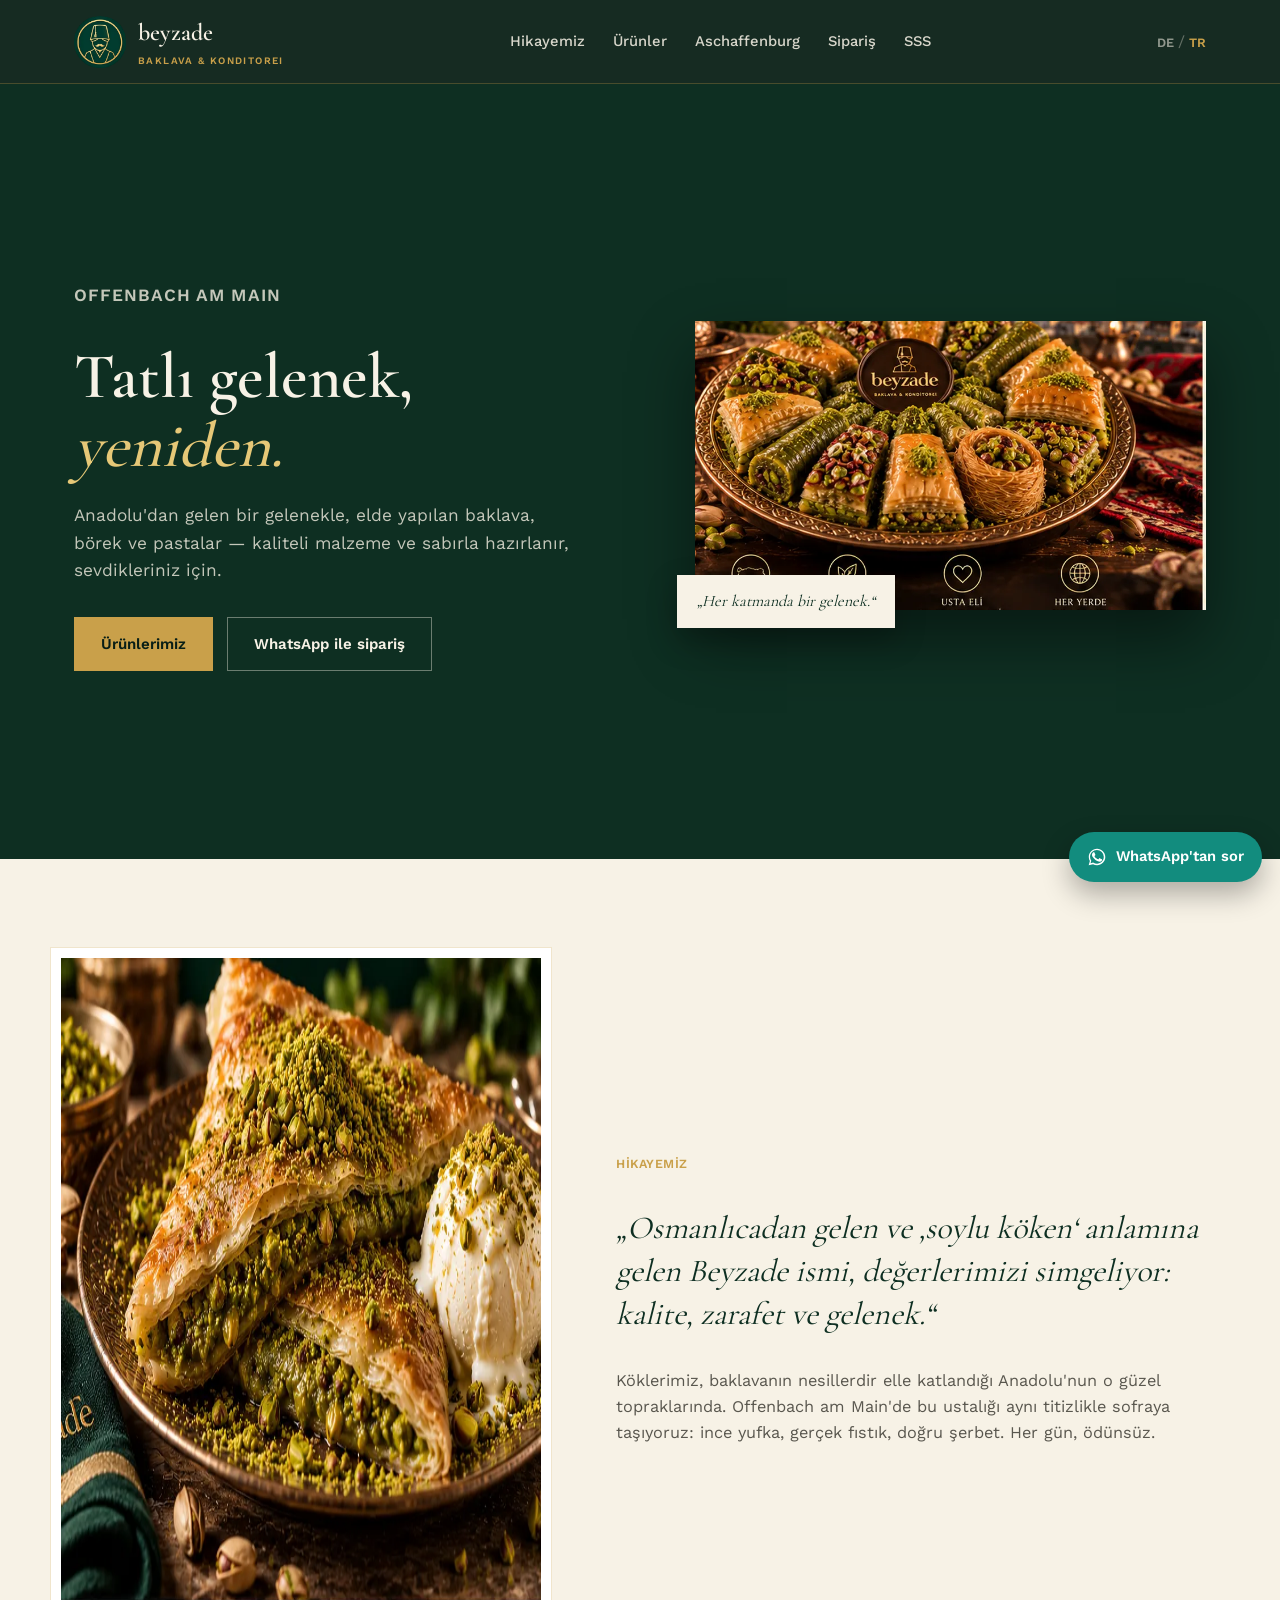
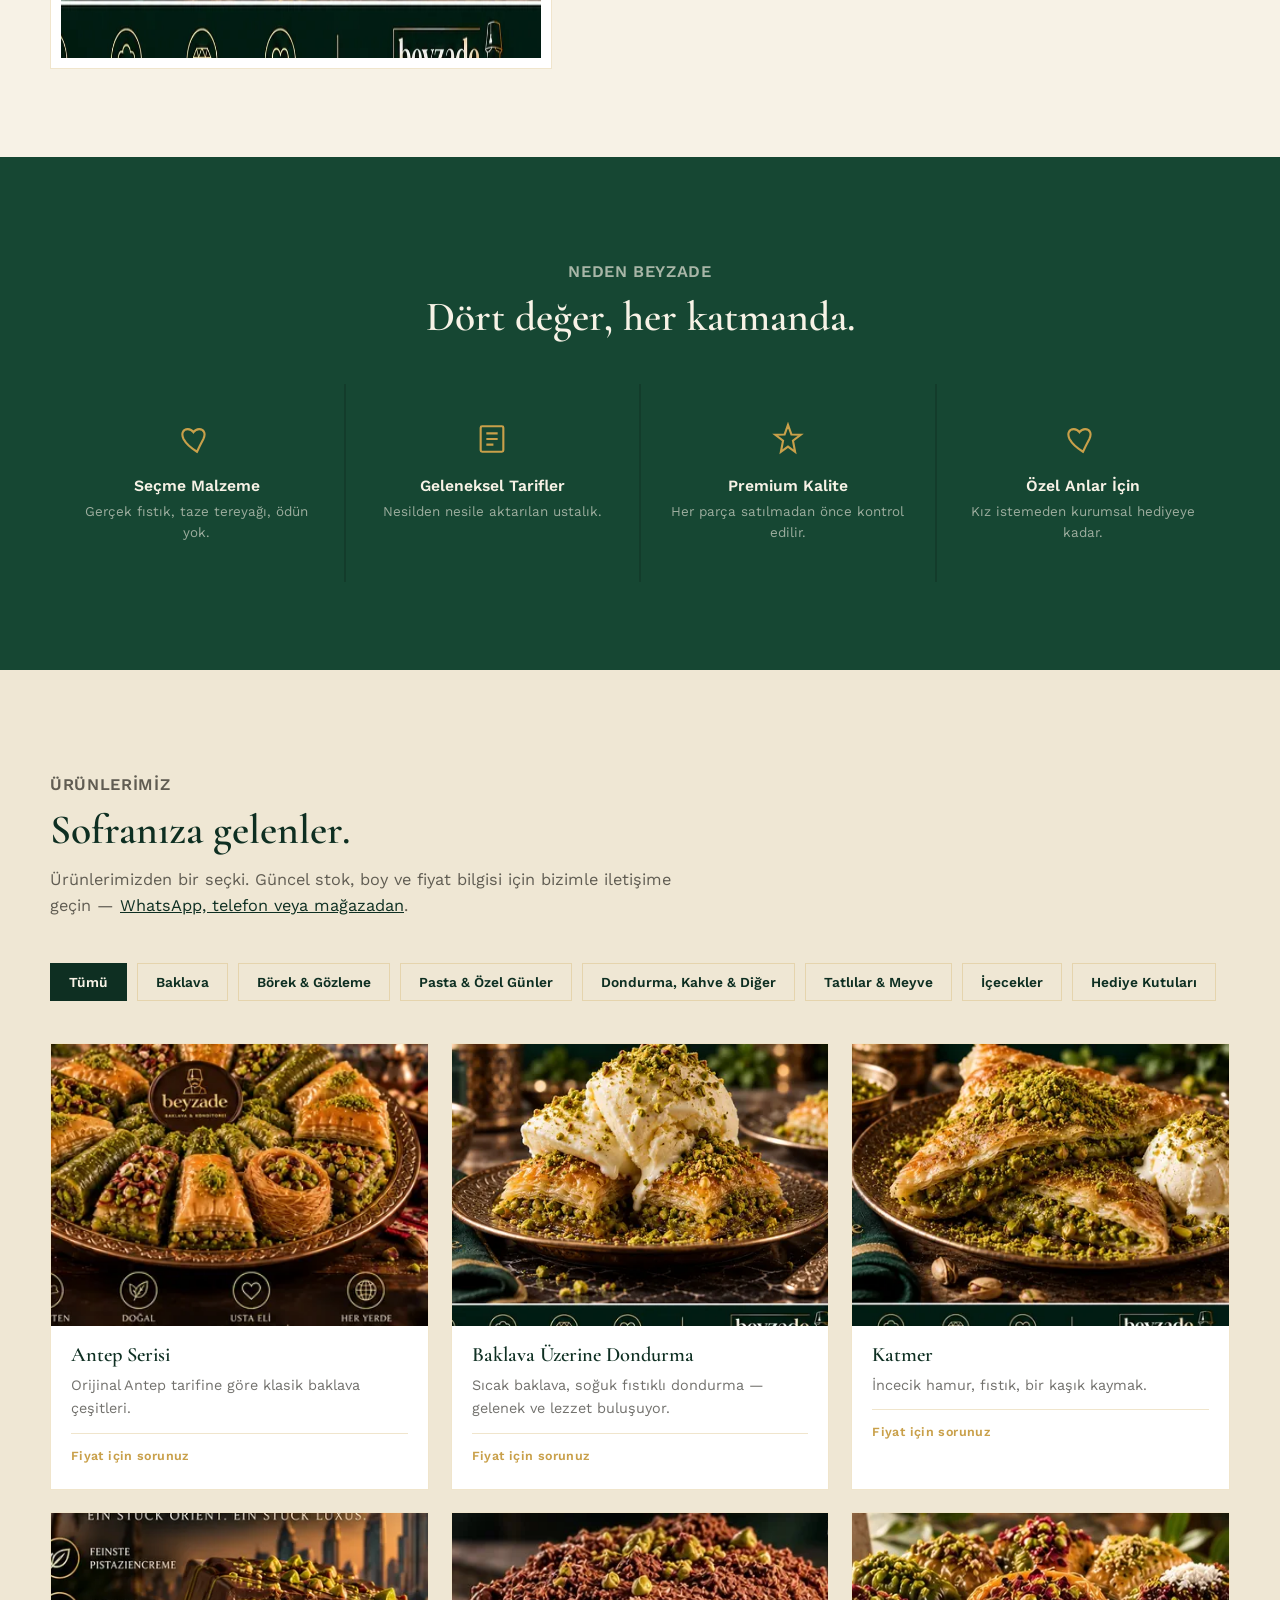
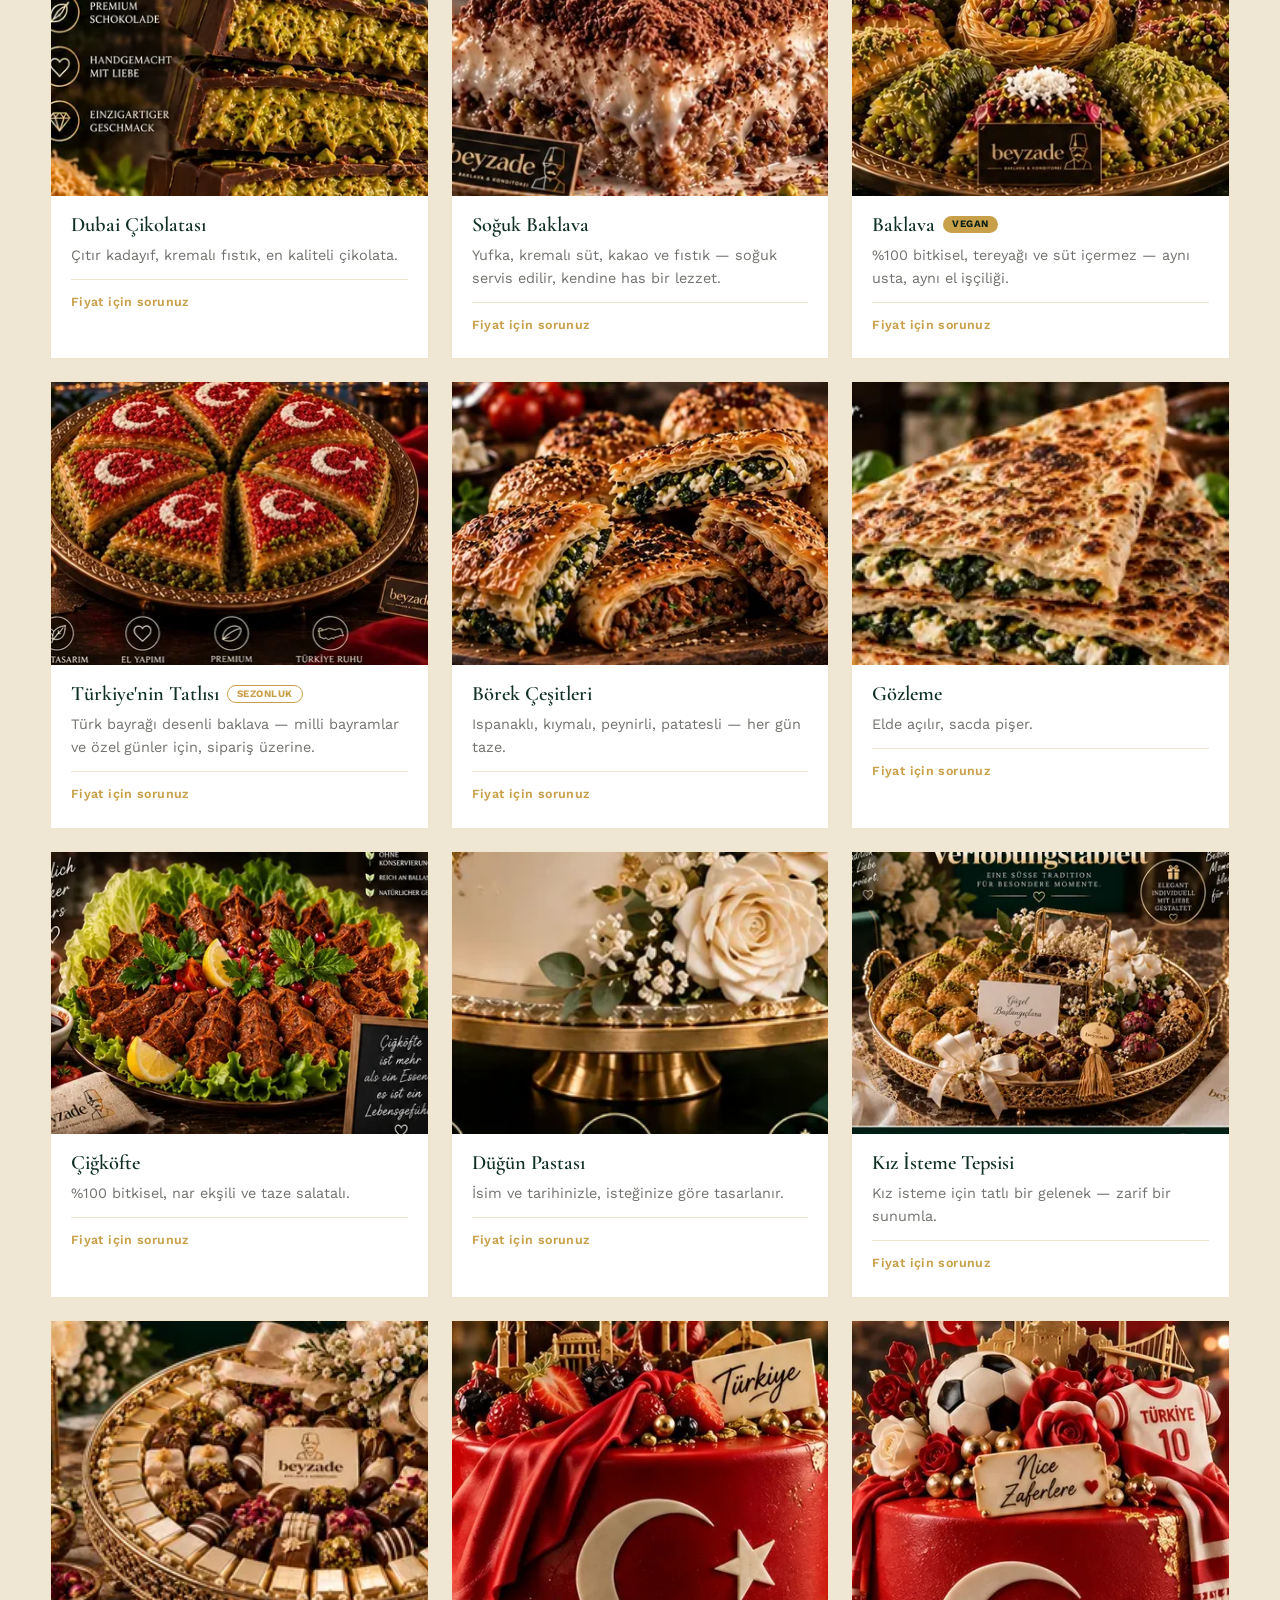
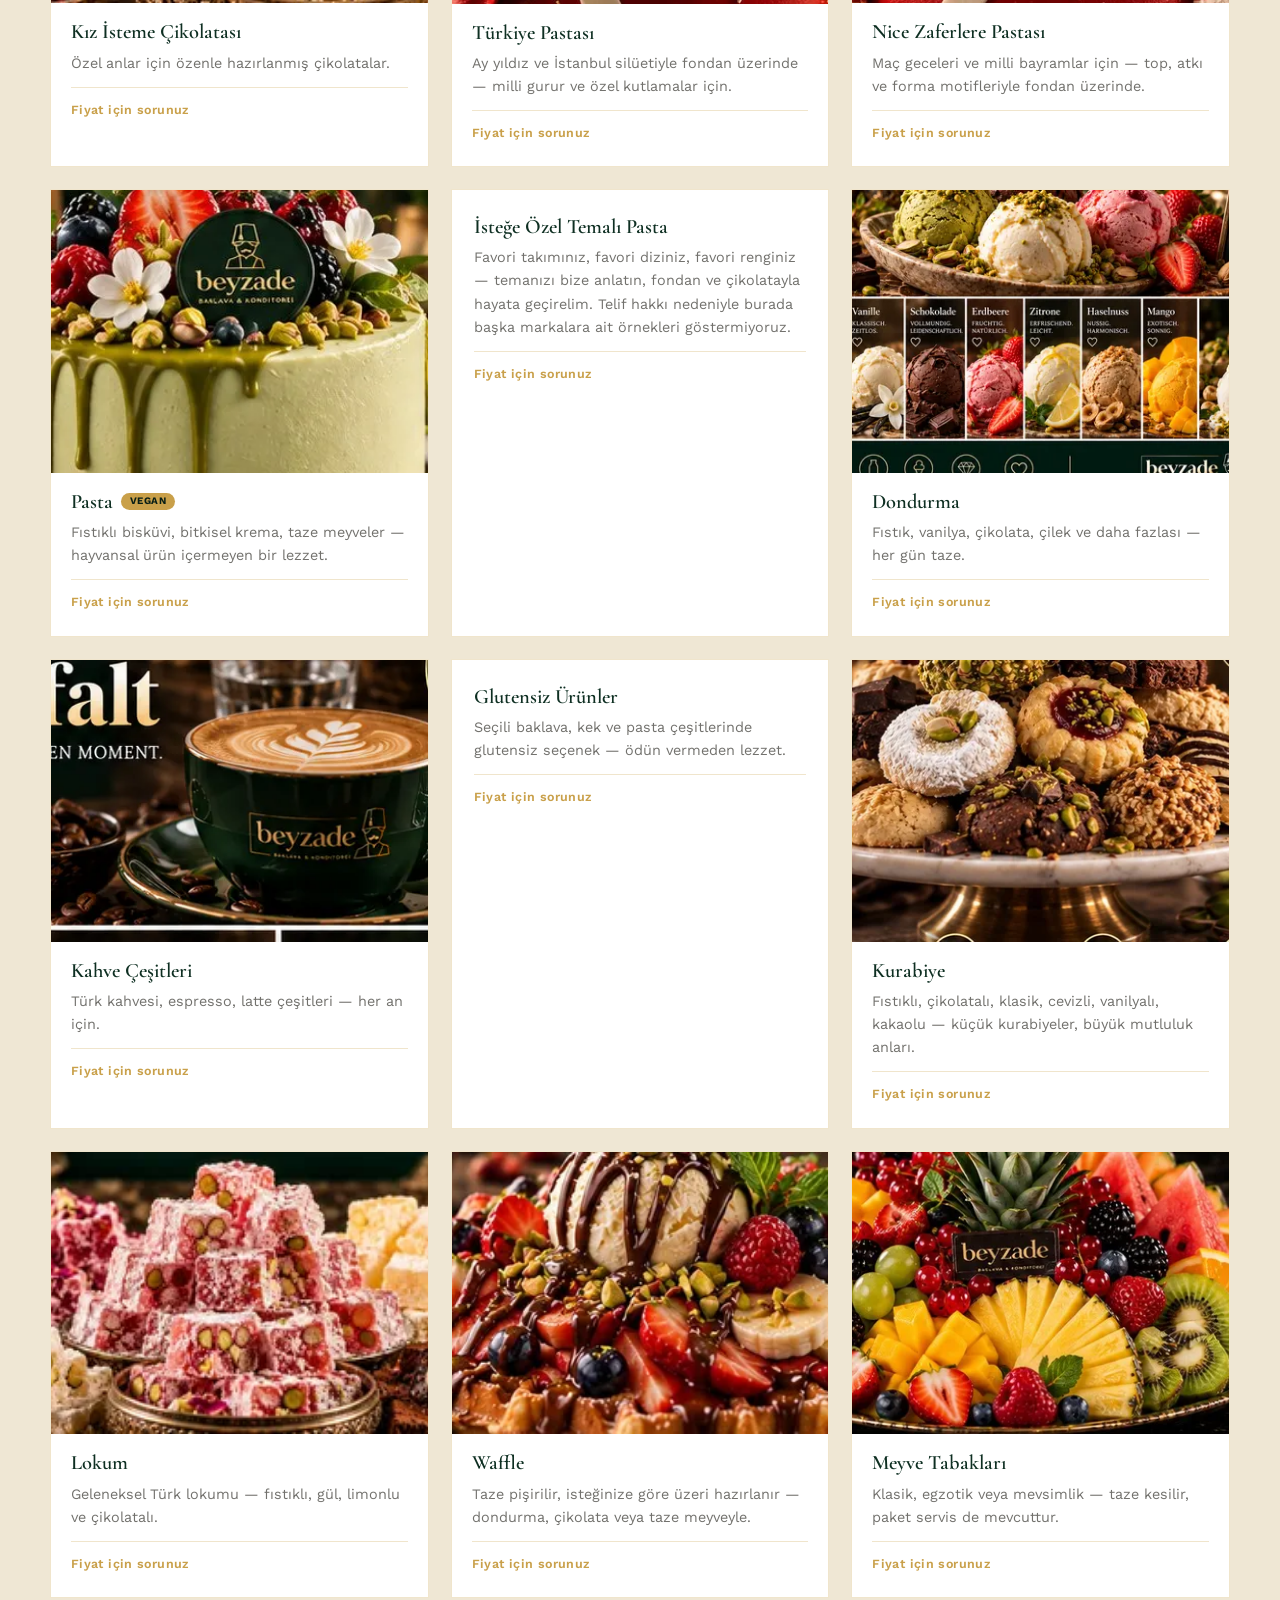
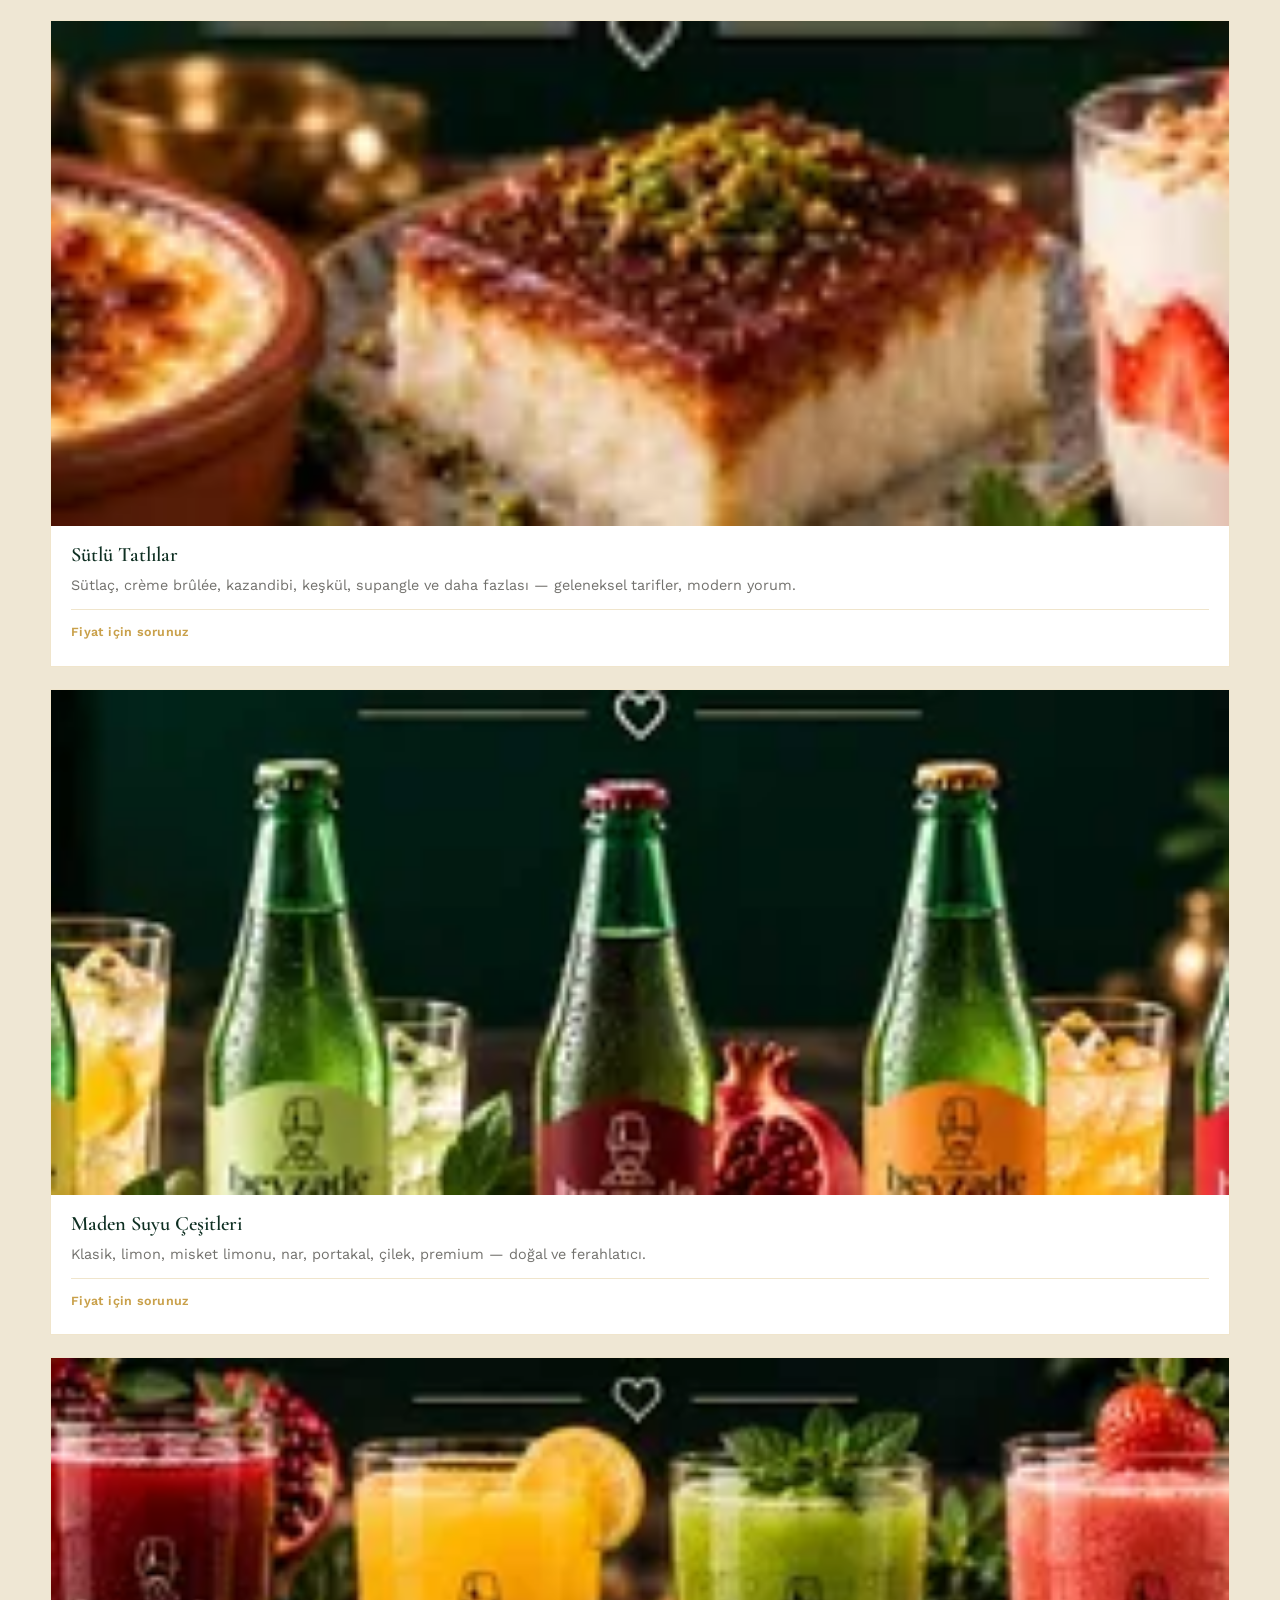
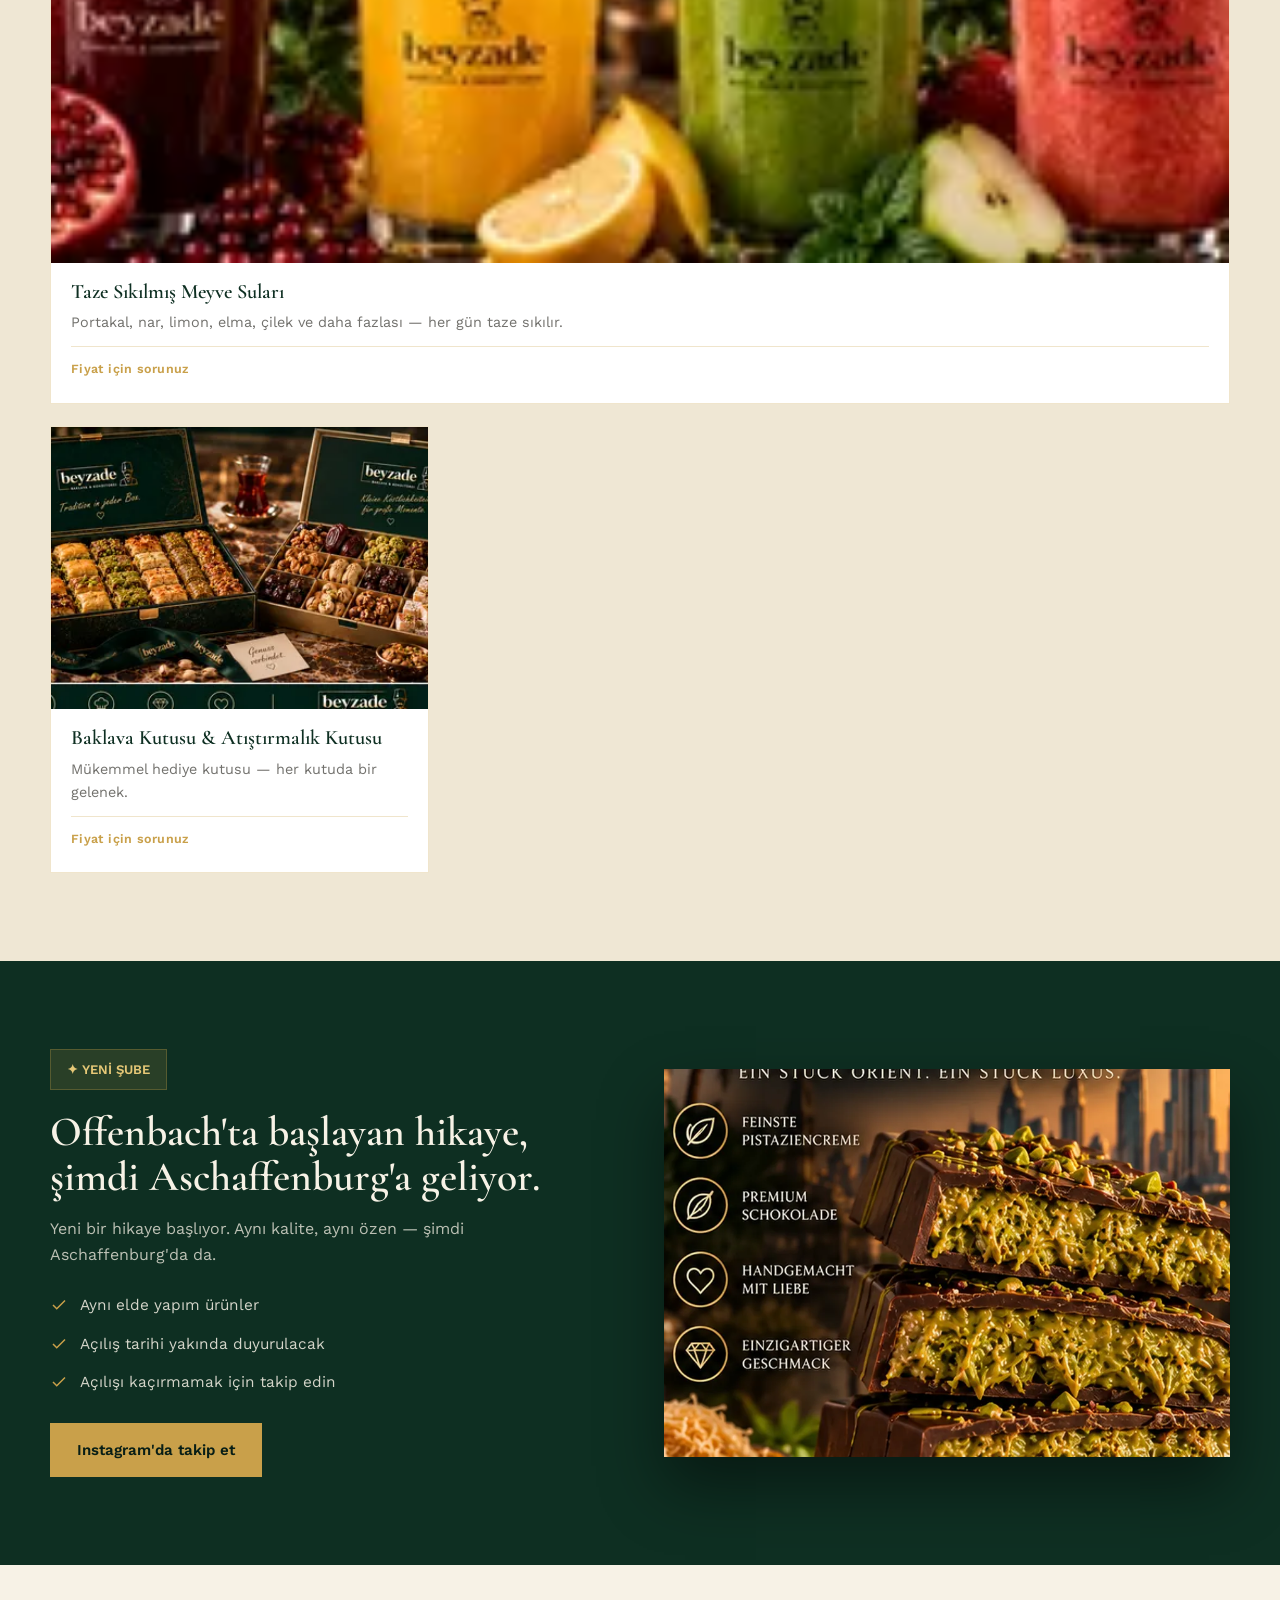
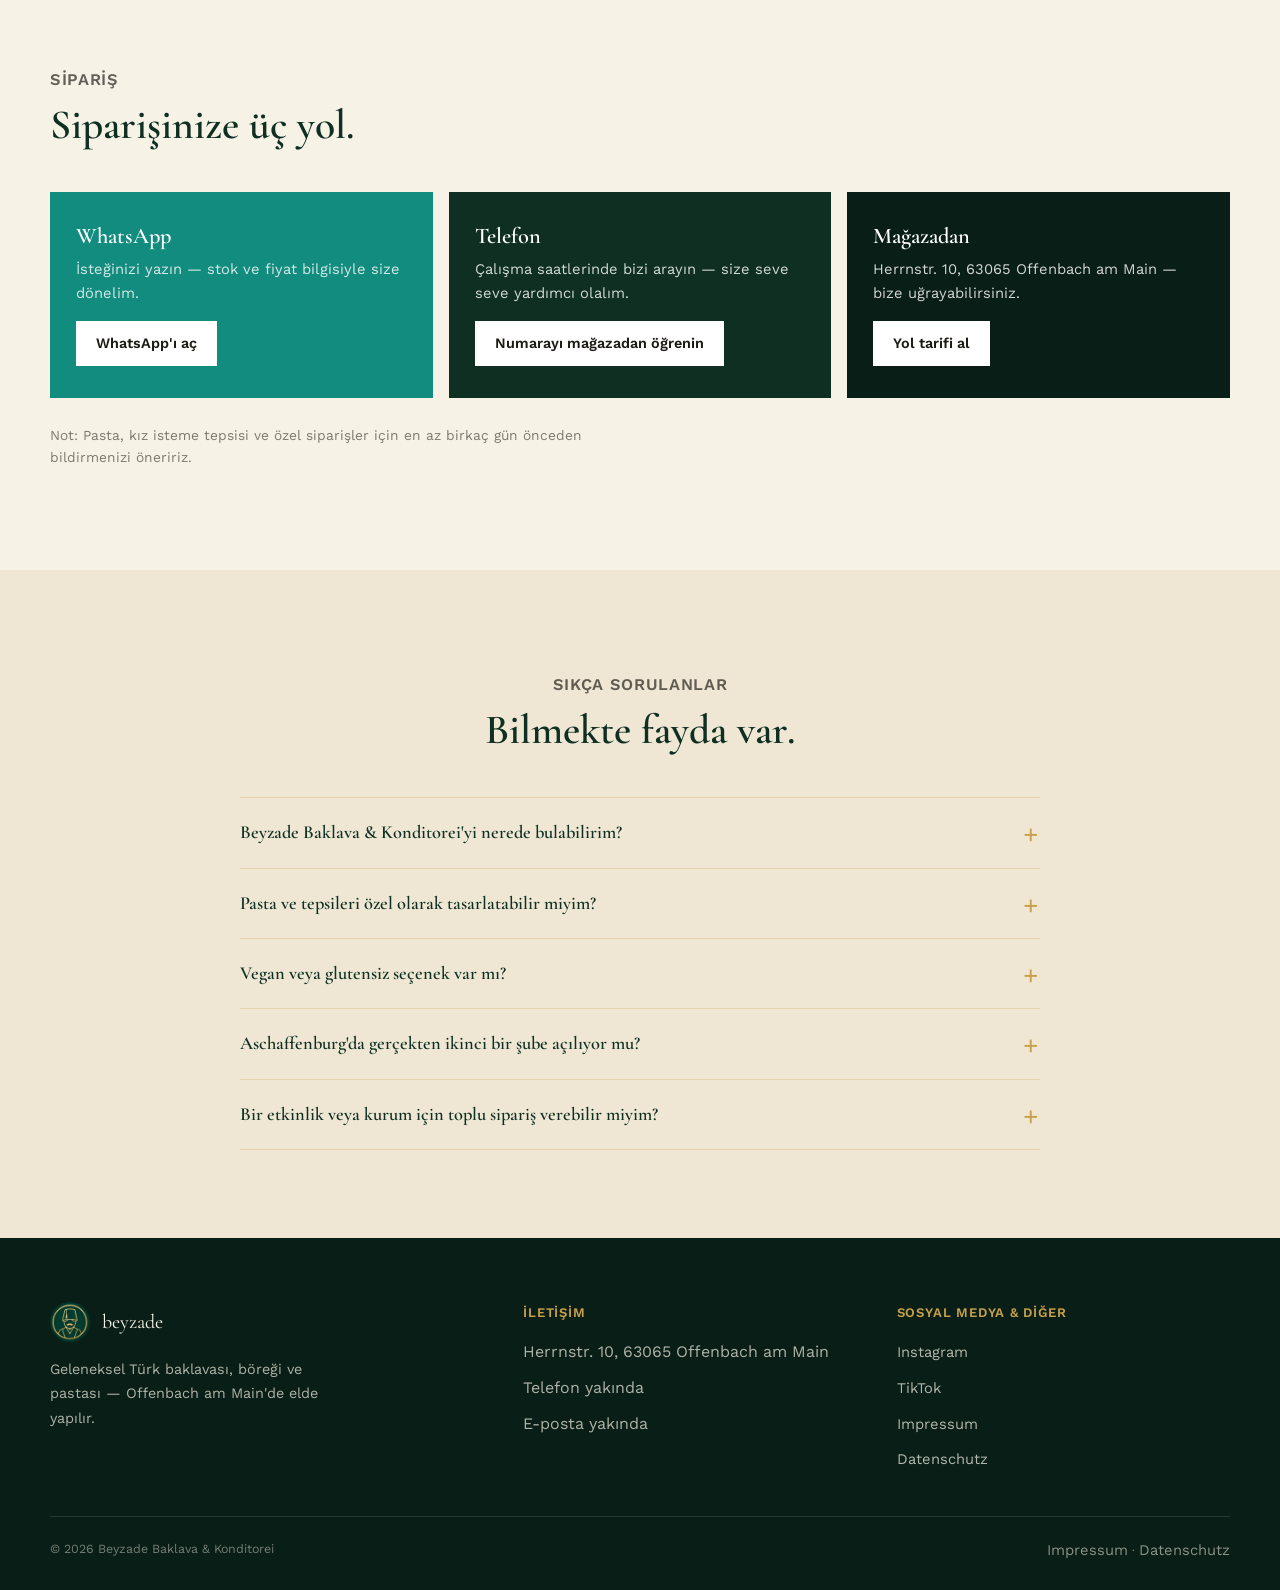
==== commit d414bd87: "Add files via upload" ====
--- a/tr/index.html
+++ b/tr/index.html
@@ -152,6 +152,8 @@
       <button class="cat-tab" data-cat="borek">Börek &amp; Gözleme</button>
       <button class="cat-tab" data-cat="torten">Pasta &amp; Özel Günler</button>
       <button class="cat-tab" data-cat="genuss">Dondurma, Kahve &amp; Diğer</button>
+      <button class="cat-tab" data-cat="tatlilar">Tatlılar &amp; Meyve</button>
+      <button class="cat-tab" data-cat="getraenke">İçecekler</button>
       <button class="cat-tab" data-cat="box">Hediye Kutuları</button>
     </div>
 
@@ -177,8 +179,23 @@
         <div class="body"><h3>Dubai Çikolatası</h3><p>Çıtır kadayıf, kremalı fıstık, en kaliteli çikolata.</p><span class="price">Fiyat için sorunuz</span></div>
       </article>
 
+      <article class="product-card" data-cat="baklava">
+        <div class="thumb"><img src="../assets/img/products/soguk-baklava-sm.webp" width="440" height="330" alt="Soğuk Baklava" loading="lazy"></div>
+        <div class="body"><h3>Soğuk Baklava</h3><p>Yufka, kremalı süt, kakao ve fıstık — soğuk servis edilir, kendine has bir lezzet.</p><span class="price">Fiyat için sorunuz</span></div>
+      </article>
+
+      <article class="product-card" data-cat="baklava">
+        <div class="thumb"><img src="../assets/img/products/vegan-baklava-sm.webp" width="440" height="330" alt="Vegan Baklava Serisi" loading="lazy"></div>
+        <div class="body"><h3>Baklava <span class="tag-pill">VEGAN</span></h3><p>%100 bitkisel, tereyağı ve süt içermez — aynı usta, aynı el işçiliği.</p><span class="price">Fiyat için sorunuz</span></div>
+      </article>
+
+      <article class="product-card" data-cat="baklava">
+        <div class="thumb"><img src="../assets/img/products/bayrak-baklava-sm.webp" width="440" height="330" alt="Türk bayrağı desenli baklava" loading="lazy"></div>
+        <div class="body"><h3>Türkiye'nin Tatlısı <span class="tag-pill outline">SEZONLUK</span></h3><p>Türk bayrağı desenli baklava — milli bayramlar ve özel günler için, sipariş üzerine.</p><span class="price">Fiyat için sorunuz</span></div>
+      </article>
+
       <article class="product-card" data-cat="borek">
-        <div class="thumb"><img src="../assets/img/products/borek-cesitleri-sm.webp" width="440" height="330" alt="Börek Vielfalt" loading="lazy"></div>
+        <div class="thumb"><img src="../assets/img/products/tuzlular-yeni-sm.webp" width="440" height="330" alt="Börek Çeşitleri" loading="lazy"></div>
         <div class="body"><h3>Börek Çeşitleri</h3><p>Ispanaklı, kıymalı, peynirli, patatesli — her gün taze.</p><span class="price">Fiyat için sorunuz</span></div>
       </article>
 
@@ -205,6 +222,21 @@
       <article class="product-card" data-cat="torten">
         <div class="thumb"><img src="../assets/img/products/kiz-isteme-cikolata-sm.webp" width="440" height="330" alt="Verlobungspralinen" loading="lazy"></div>
         <div class="body"><h3>Kız İsteme Çikolatası</h3><p>Özel anlar için özenle hazırlanmış çikolatalar.</p><span class="price">Fiyat için sorunuz</span></div>
+      </article>
+
+      <article class="product-card" data-cat="torten">
+        <div class="thumb"><img src="../assets/img/products/turkiye-pasta-sm.webp" width="440" height="330" alt="Türk bayrağı desenli pasta" loading="lazy"></div>
+        <div class="body"><h3>Türkiye Pastası</h3><p>Ay yıldız ve İstanbul silüetiyle fondan üzerinde — milli gurur ve özel kutlamalar için.</p><span class="price">Fiyat için sorunuz</span></div>
+      </article>
+
+      <article class="product-card" data-cat="torten">
+        <div class="thumb"><img src="../assets/img/products/turkiye-pasta-fussball-sm.webp" width="440" height="330" alt="Milli takım temalı pasta" loading="lazy"></div>
+        <div class="body"><h3>Nice Zaferlere Pastası</h3><p>Maç geceleri ve milli bayramlar için — top, atkı ve forma motifleriyle fondan üzerinde.</p><span class="price">Fiyat için sorunuz</span></div>
+      </article>
+
+      <article class="product-card" data-cat="torten">
+        <div class="thumb"><img src="../assets/img/products/vegan-torte-sm.webp" width="440" height="330" alt="Vegan Pasta" loading="lazy"></div>
+        <div class="body"><h3>Pasta <span class="tag-pill">VEGAN</span></h3><p>Fıstıklı bisküvi, bitkisel krema, taze meyveler — hayvansal ürün içermeyen bir lezzet.</p><span class="price">Fiyat için sorunuz</span></div>
       </article>
 
       <article class="product-card" data-cat="torten">
@@ -235,6 +267,41 @@
              ödün vermeden lezzet.</p>
           <span class="price">Fiyat için sorunuz</span>
         </div>
+      </article>
+
+      <article class="product-card" data-cat="tatlilar">
+        <div class="thumb"><img src="../assets/img/products/kurabiye-sm.webp" width="440" height="330" alt="Kurabiye Çeşitleri" loading="lazy"></div>
+        <div class="body"><h3>Kurabiye</h3><p>Fıstıklı, çikolatalı, klasik, cevizli, vanilyalı, kakaolu — küçük kurabiyeler, büyük mutluluk anları.</p><span class="price">Fiyat için sorunuz</span></div>
+      </article>
+
+      <article class="product-card" data-cat="tatlilar">
+        <div class="thumb"><img src="../assets/img/products/lokum-sm.webp" width="440" height="330" alt="Lokum Çeşitleri" loading="lazy"></div>
+        <div class="body"><h3>Lokum</h3><p>Geleneksel Türk lokumu — fıstıklı, gül, limonlu ve çikolatalı.</p><span class="price">Fiyat için sorunuz</span></div>
+      </article>
+
+      <article class="product-card" data-cat="tatlilar">
+        <div class="thumb"><img src="../assets/img/products/waffel-sm.webp" width="440" height="330" alt="Dondurmalı ve meyveli waffle" loading="lazy"></div>
+        <div class="body"><h3>Waffle</h3><p>Taze pişirilir, isteğinize göre üzeri hazırlanır — dondurma, çikolata veya taze meyveyle.</p><span class="price">Fiyat için sorunuz</span></div>
+      </article>
+
+      <article class="product-card" data-cat="tatlilar">
+        <div class="thumb"><img src="../assets/img/products/obstteller-sm.webp" width="440" height="330" alt="Taze meyve tabağı" loading="lazy"></div>
+        <div class="body"><h3>Meyve Tabakları</h3><p>Klasik, egzotik veya mevsimlik — taze kesilir, paket servis de mevcuttur.</p><span class="price">Fiyat için sorunuz</span></div>
+      </article>
+
+      <article class="product-card span-all" data-cat="tatlilar">
+        <div class="thumb thumb-wide"><img src="../assets/img/products/milchdesserts-sm.webp" width="440" height="64" alt="Sütlü Tatlılar" loading="lazy"></div>
+        <div class="body"><h3>Sütlü Tatlılar</h3><p>Sütlaç, crème brûlée, kazandibi, keşkül, supangle ve daha fazlası — geleneksel tarifler, modern yorum.</p><span class="price">Fiyat için sorunuz</span></div>
+      </article>
+
+      <article class="product-card span-all" data-cat="getraenke">
+        <div class="thumb thumb-wide"><img src="../assets/img/products/mineralwasser-sm.webp" width="440" height="102" alt="Maden Suyu Çeşitleri" loading="lazy"></div>
+        <div class="body"><h3>Maden Suyu Çeşitleri</h3><p>Klasik, limon, misket limonu, nar, portakal, çilek, premium — doğal ve ferahlatıcı.</p><span class="price">Fiyat için sorunuz</span></div>
+      </article>
+
+      <article class="product-card span-all" data-cat="getraenke">
+        <div class="thumb thumb-wide"><img src="../assets/img/products/frische-saefte-sm.webp" width="440" height="102" alt="Taze Sıkılmış Meyve Suları" loading="lazy"></div>
+        <div class="body"><h3>Taze Sıkılmış Meyve Suları</h3><p>Portakal, nar, limon, elma, çilek ve daha fazlası — her gün taze sıkılır.</p><span class="price">Fiyat için sorunuz</span></div>
       </article>
 
       <article class="product-card" data-cat="box">
--- a/assets/css/style.css
+++ b/assets/css/style.css
@@ -150,14 +150,23 @@
 .product-card .thumb{aspect-ratio:4/3; overflow:hidden; background:var(--forest-mid);}
 .product-card .thumb img{width:100%; height:100%; object-fit:cover; transition:transform 380ms cubic-bezier(.2,.7,.3,1);}
 .product-card:hover .thumb img{transform:scale(1.06);}
+.product-card .thumb-wide{aspect-ratio:21/9;}
 .product-card .body{padding:18px 20px 22px;}
-.product-card h3{font-size:1.28rem;}
+.product-card h3{font-size:1.28rem; display:flex; align-items:center; gap:8px; flex-wrap:wrap;}
 .product-card p{color:rgba(28,26,20,.62); font-size:.9rem; margin:8px 0 0;}
 .product-card .price{
   display:inline-block; margin-top:12px; font-family:var(--sans); font-size:.78rem;
   font-weight:600; letter-spacing:.03em; color:var(--gold); border-top:1px solid var(--line); padding-top:12px; width:100%;
 }
+.tag-pill{
+  display:inline-block; font-family:var(--sans); font-size:.62rem; font-weight:700; letter-spacing:.05em;
+  color:var(--forest-deep); background:var(--gold); padding:3px 9px; border-radius:999px; vertical-align:middle;
+}
+.tag-pill.outline{background:transparent; border:1px solid var(--gold); color:var(--gold);}
 .hidden{display:none !important;}
+/* Ürün grid'inde geniş banner kartlar (Getränke/Milchdesserts gibi panoramik görseller) tam genişlik kaplasın */
+.product-grid .product-card.span-all{grid-column:1 / -1;}
+@media (max-width:900px){.product-grid .product-card.span-all{grid-column:auto;}}
 
 /* ---------- Aschaffenburg şeridi ---------- */
 .expansion{background:var(--forest); color:var(--ivory); position:relative;}
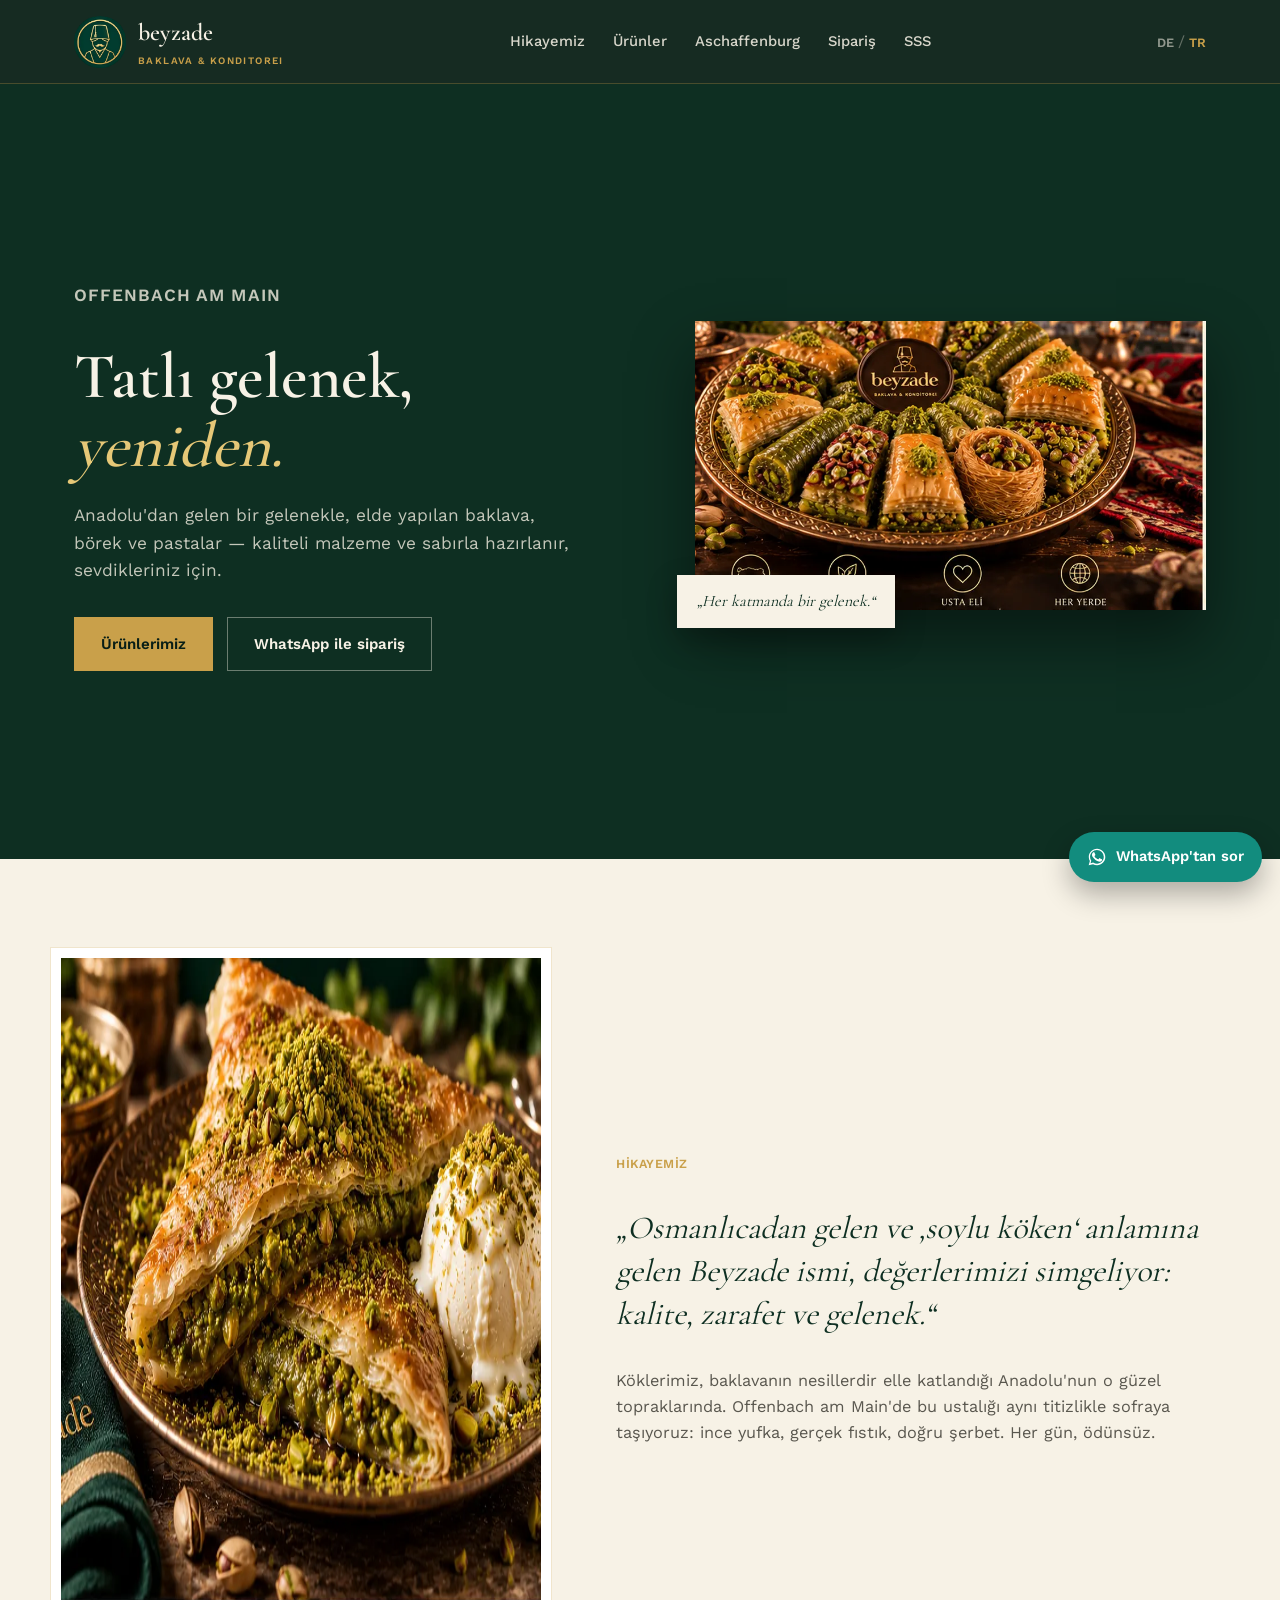
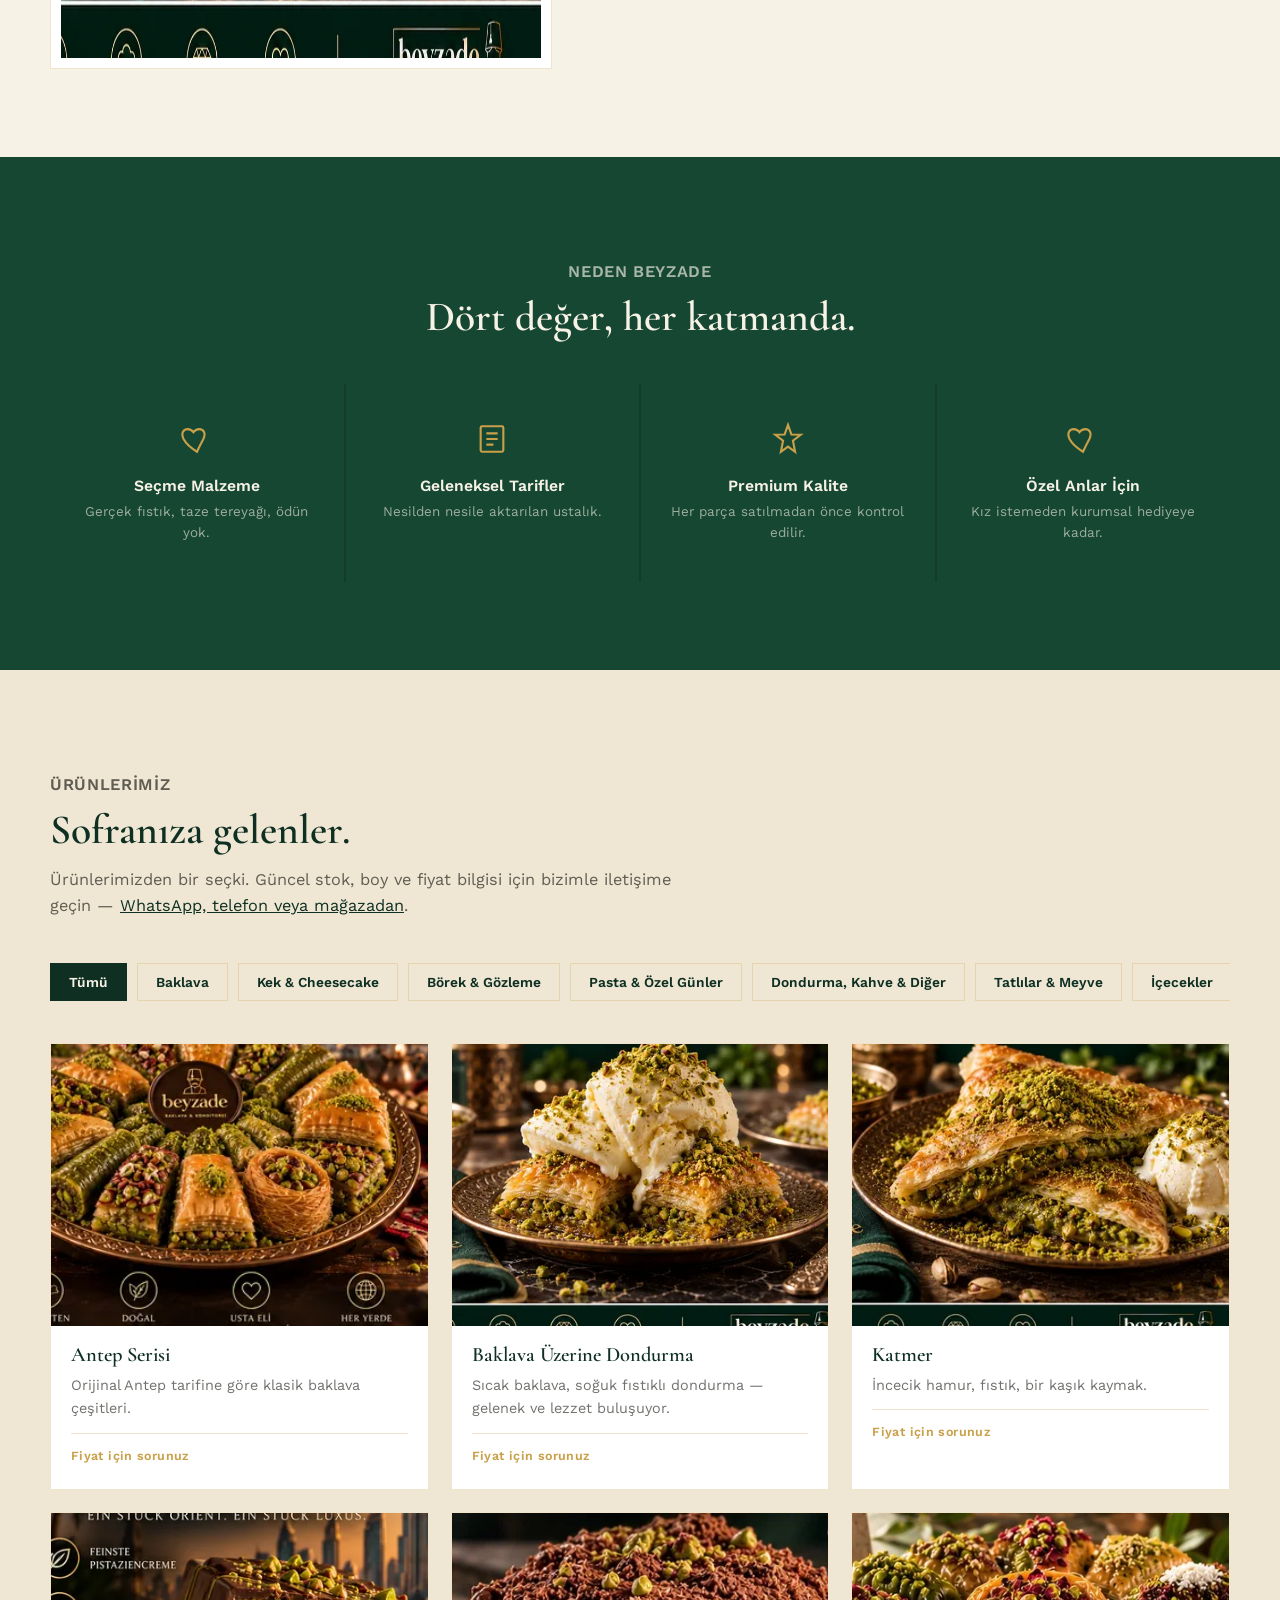
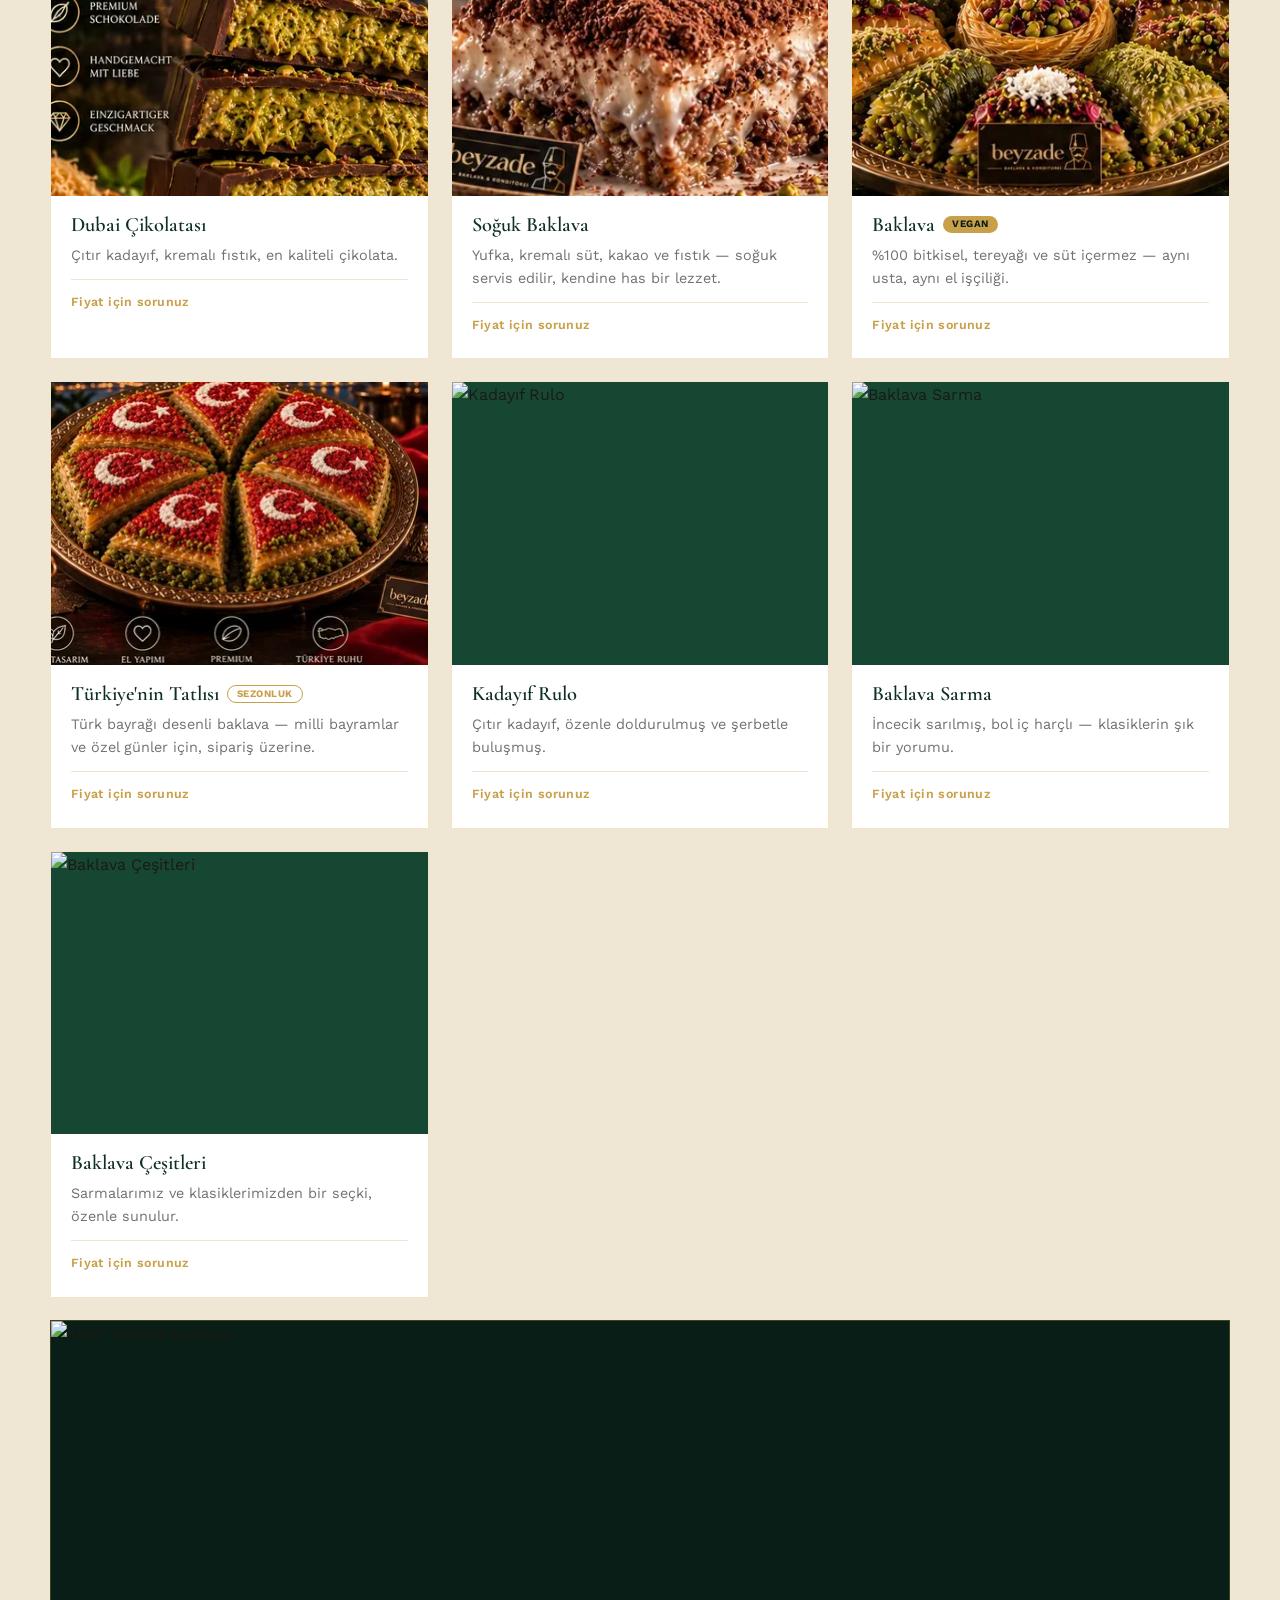
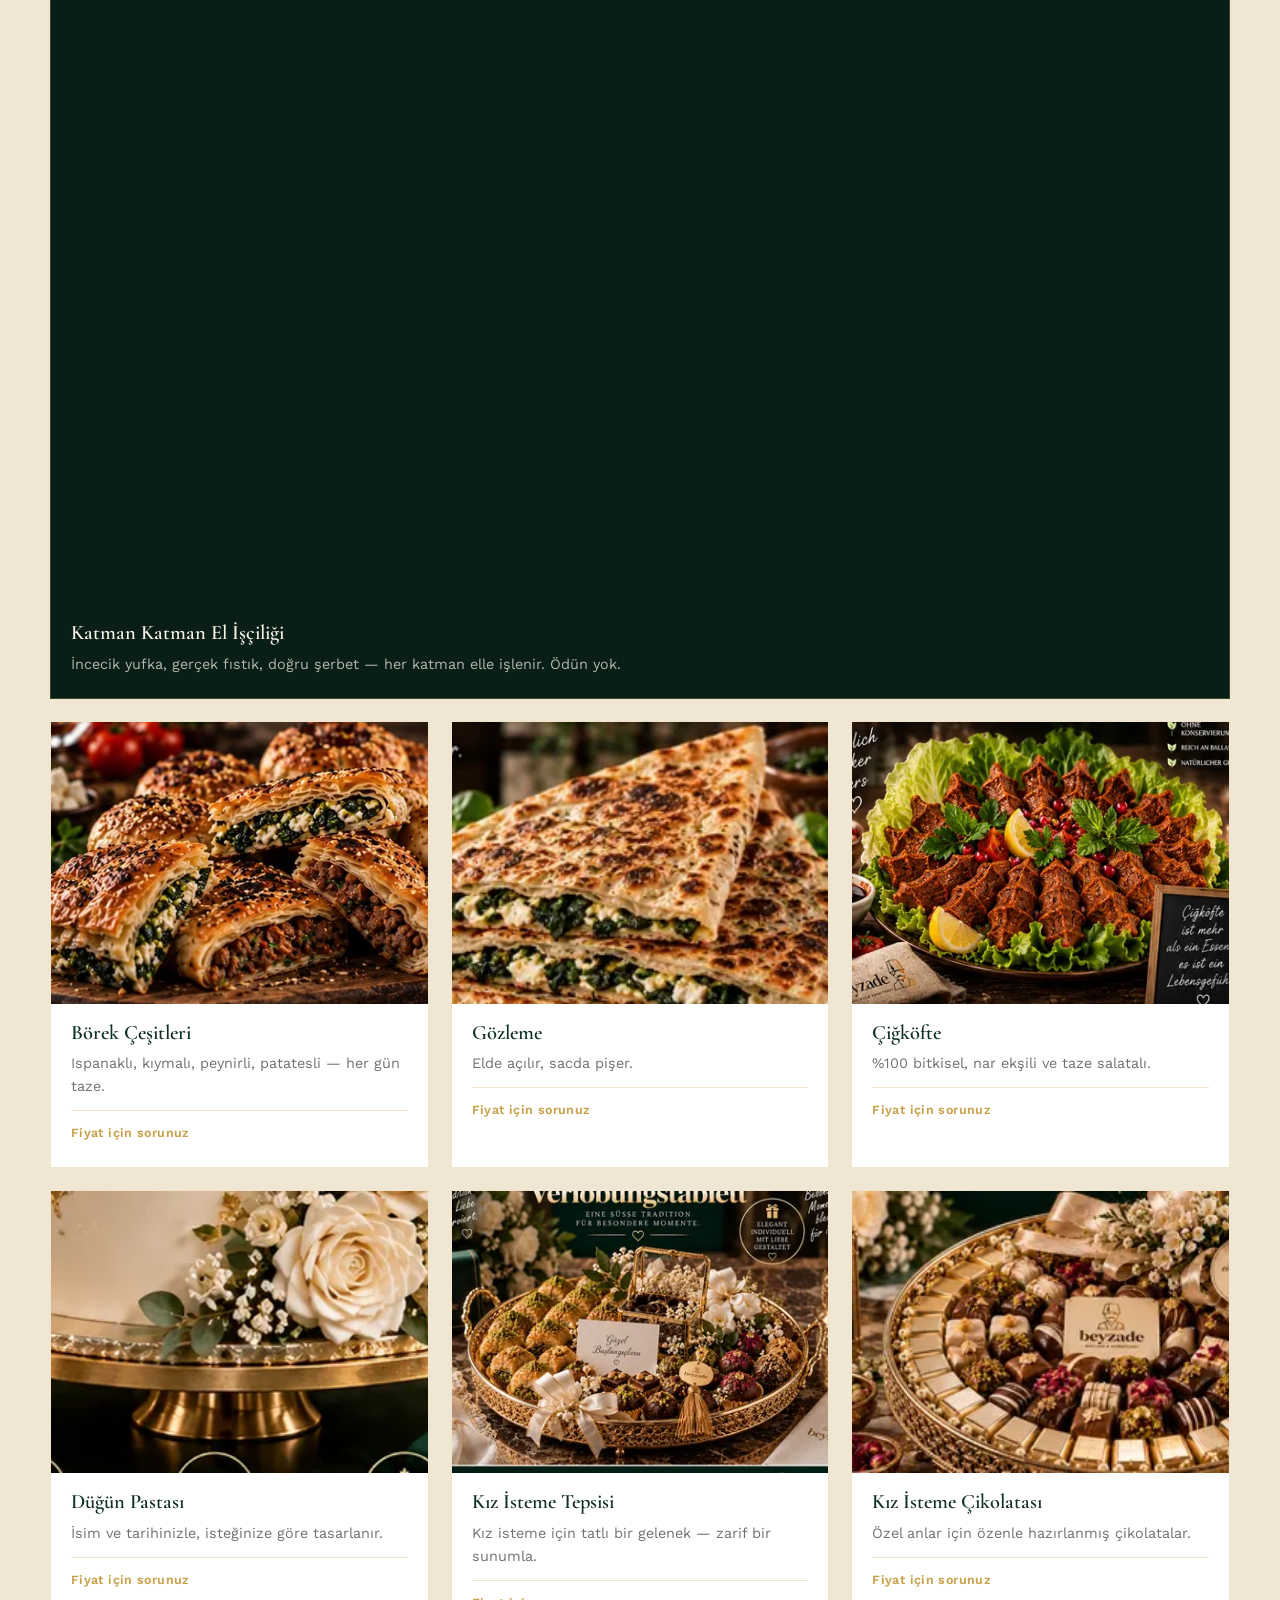
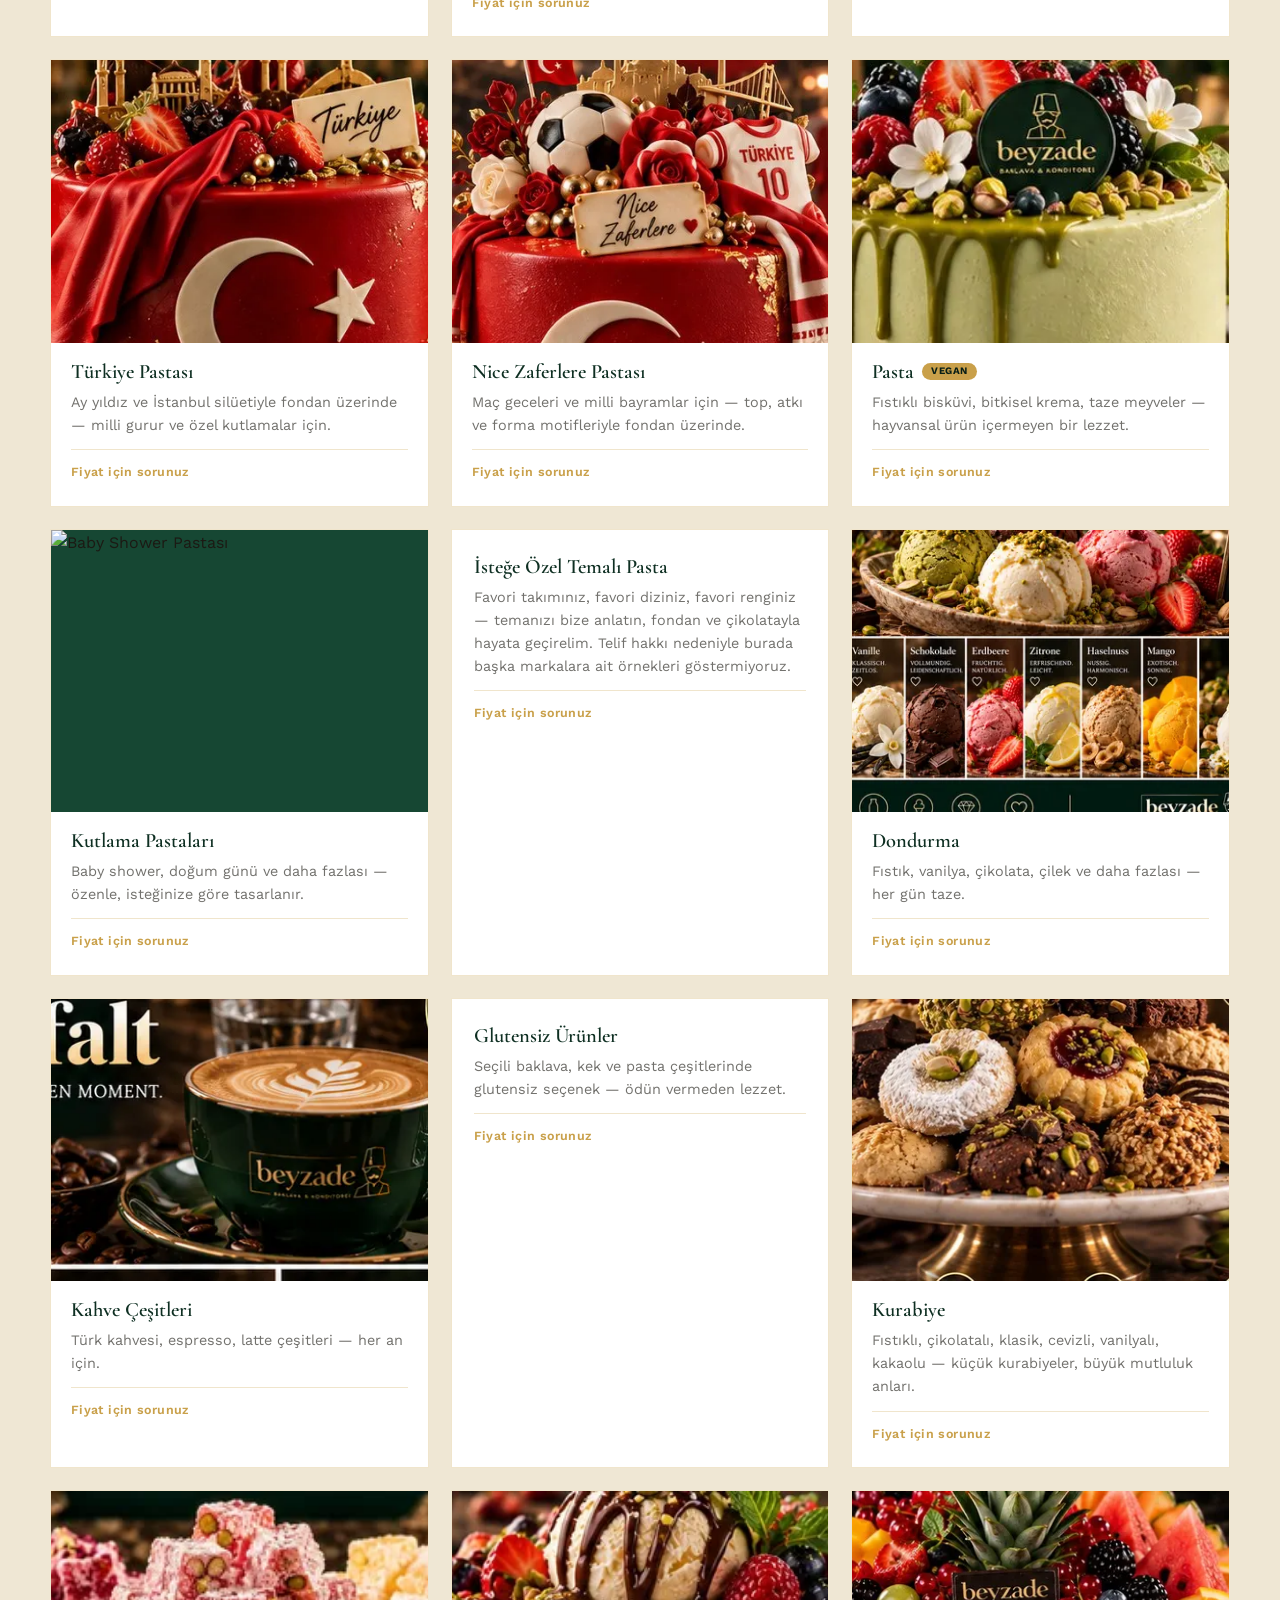
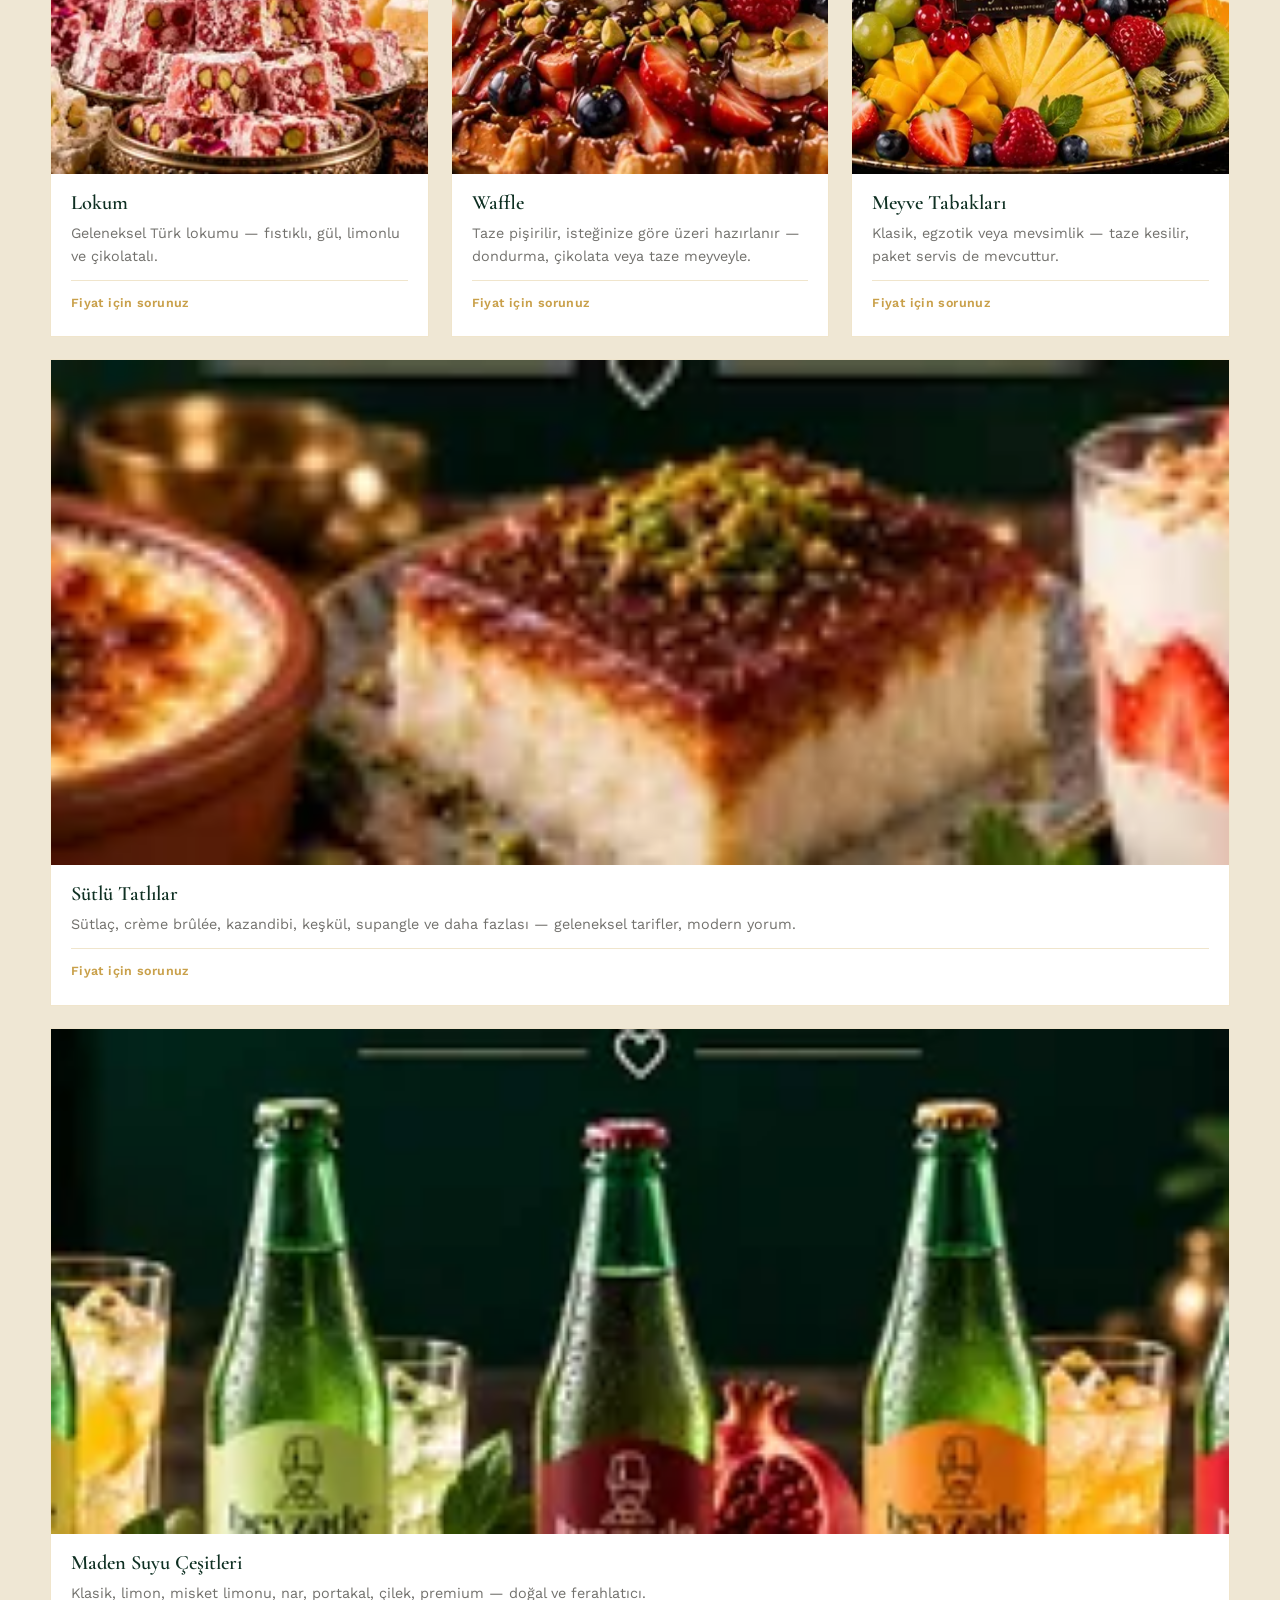
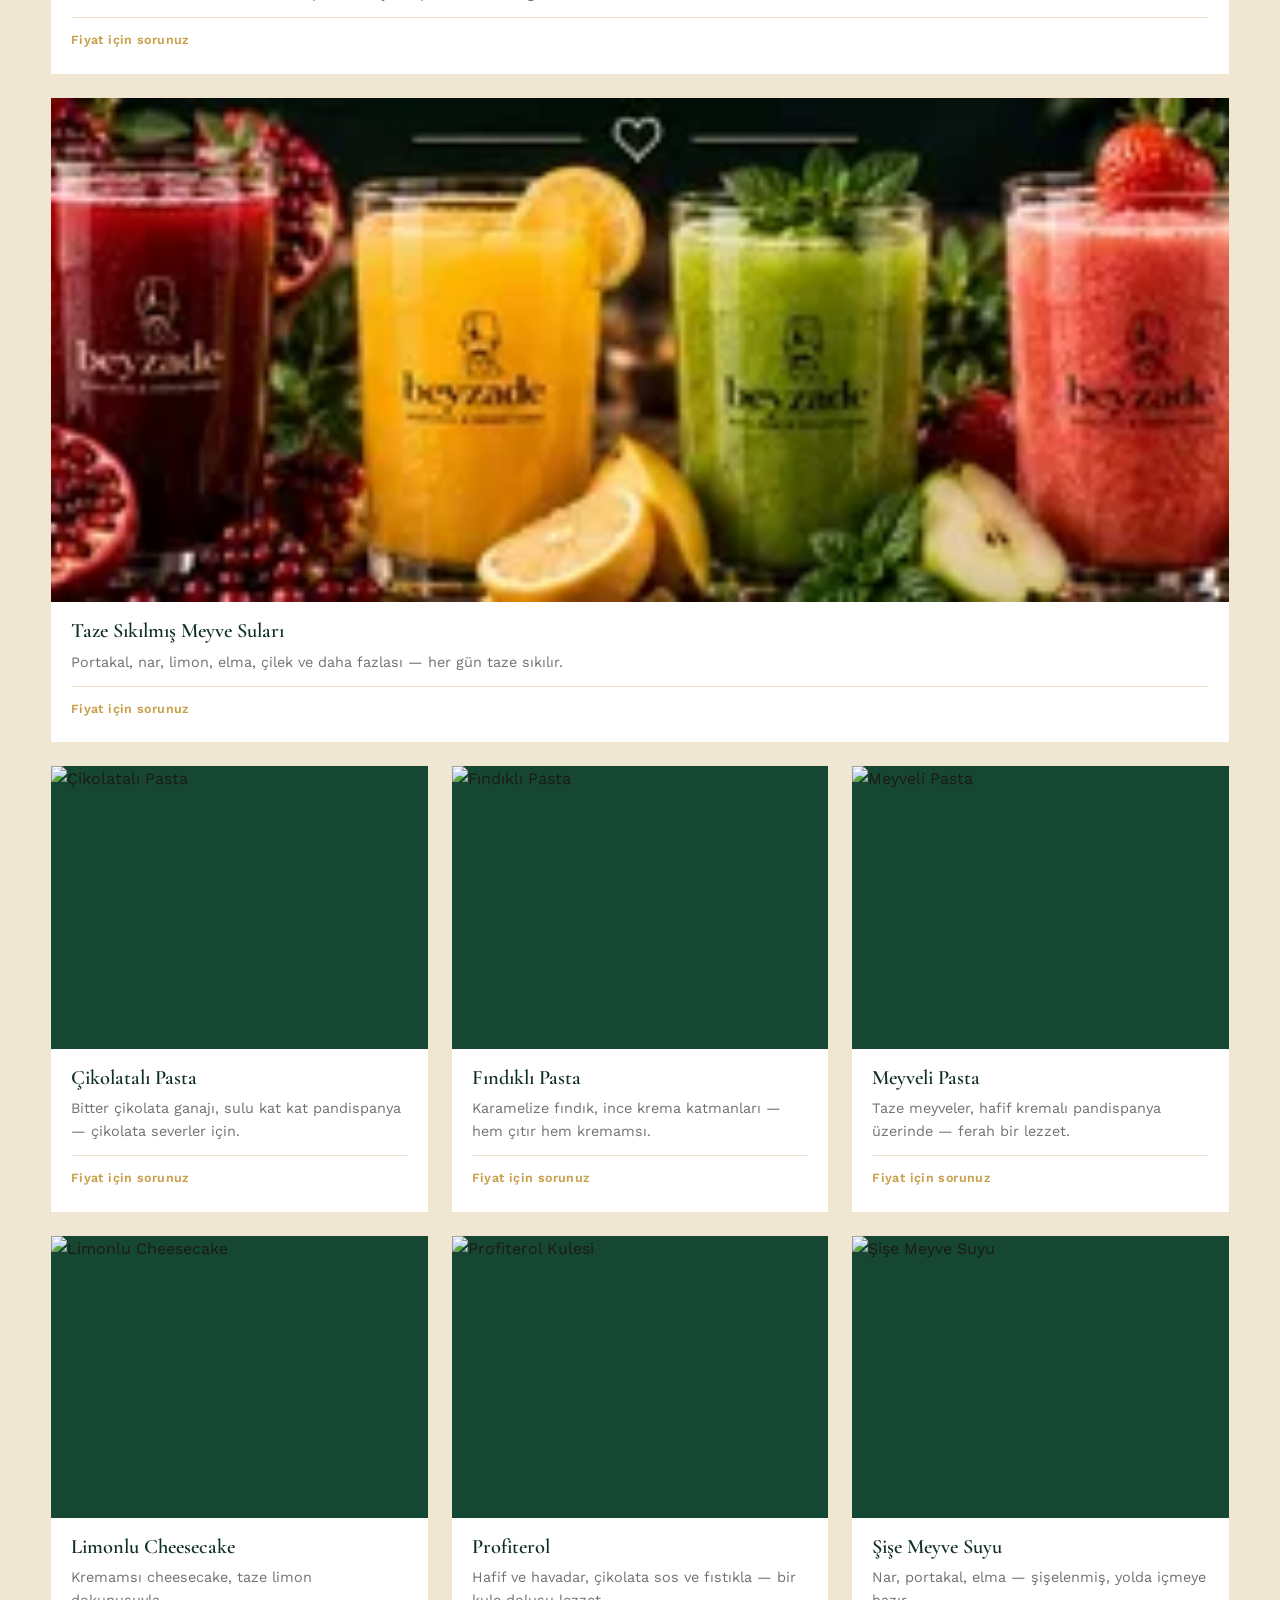
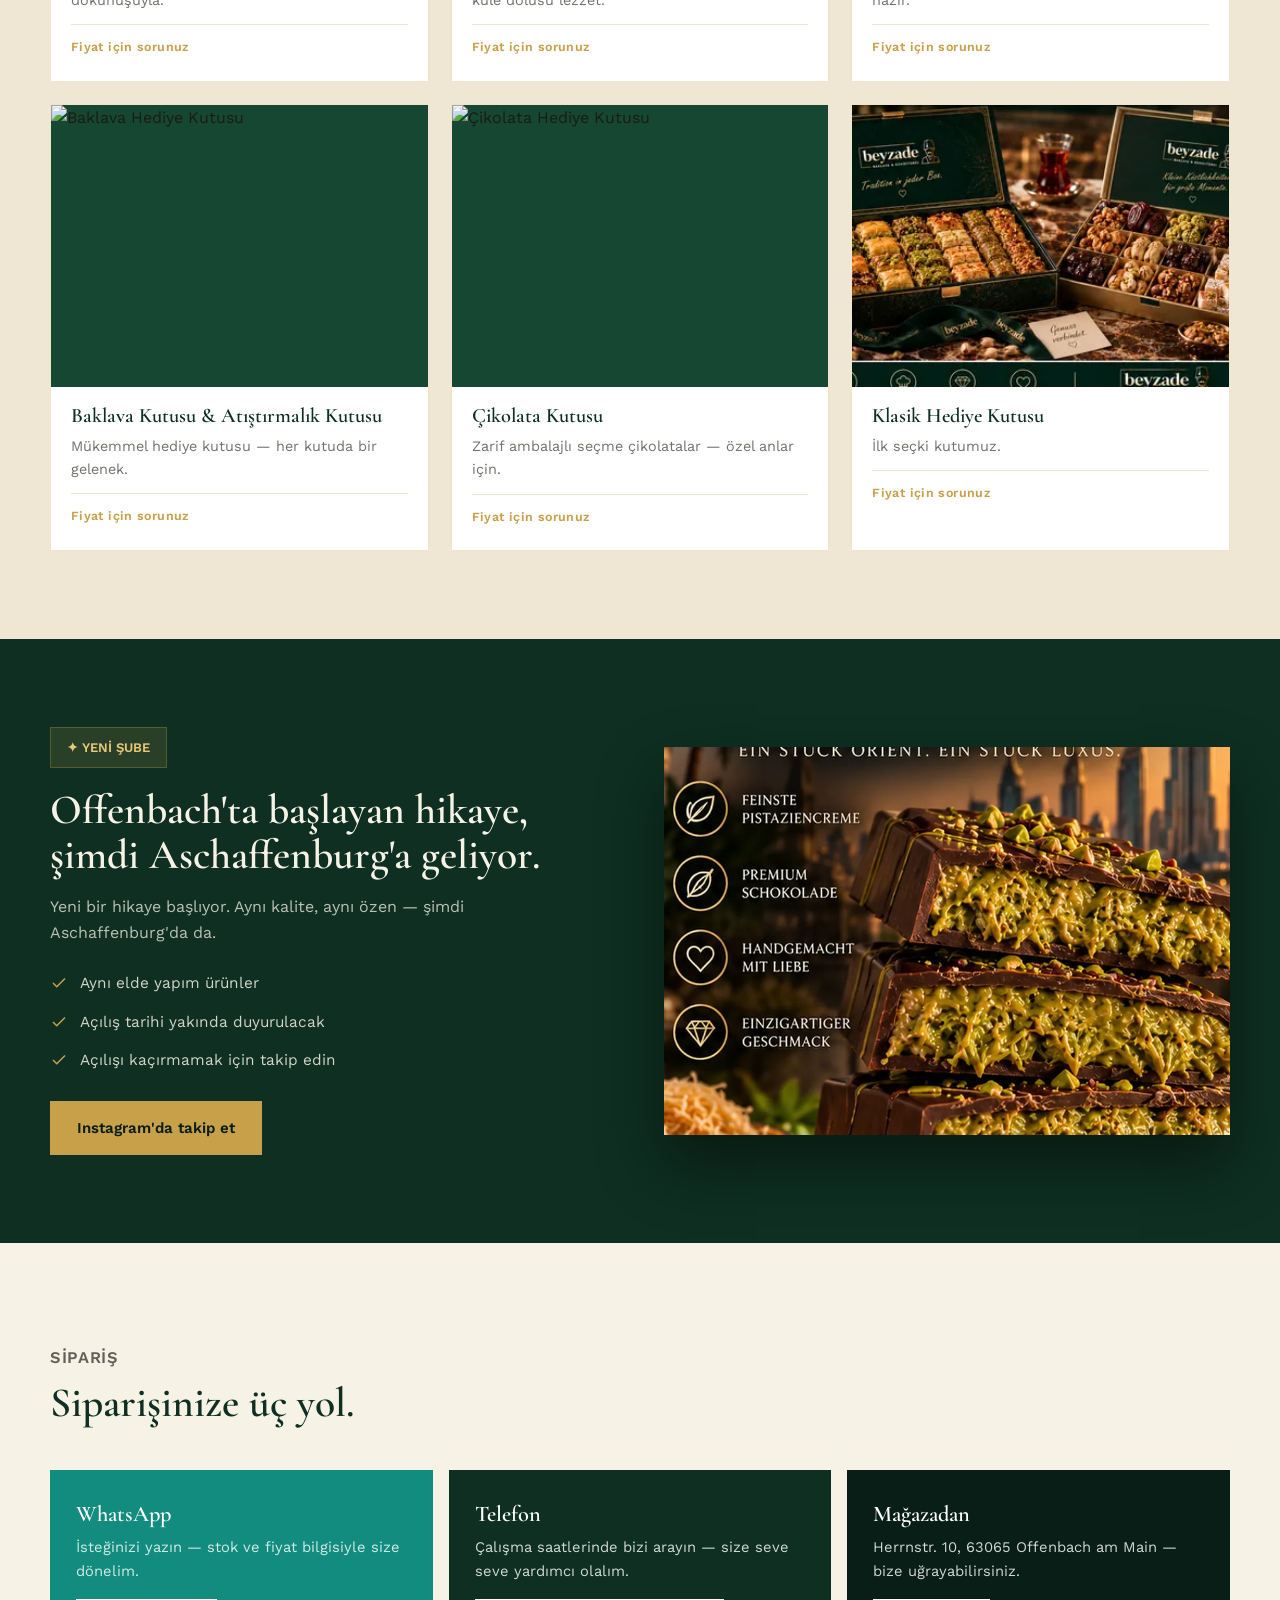
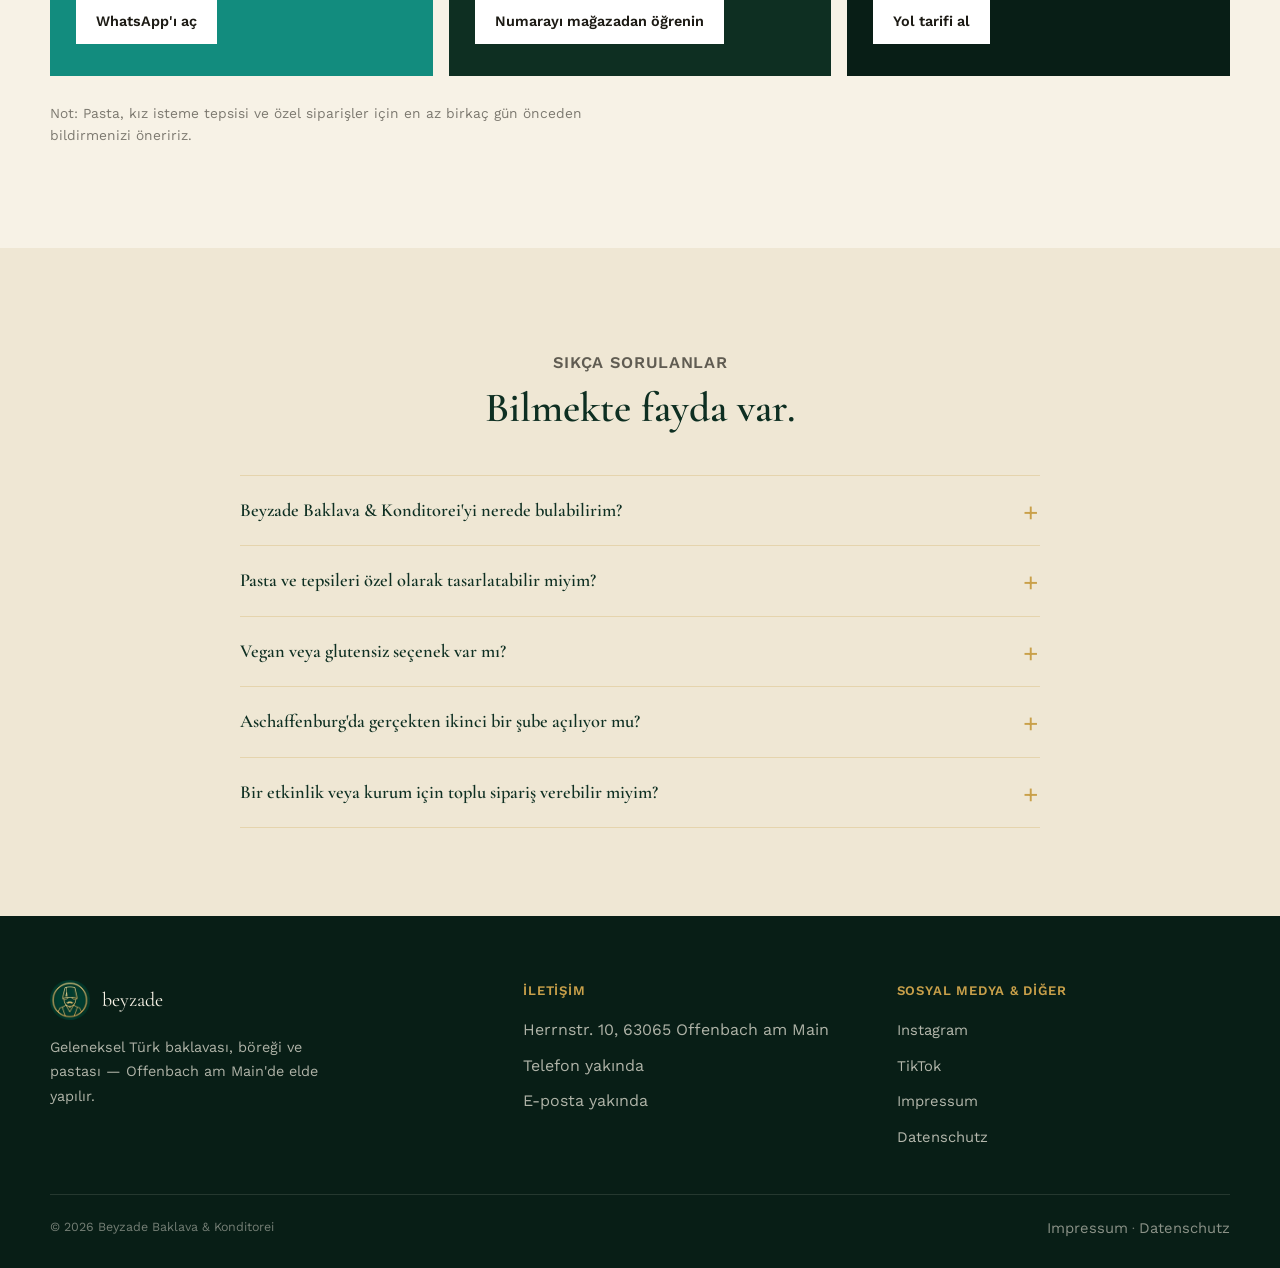
==== commit e5359b2f: "Add files via upload" ====
--- a/tr/index.html
+++ b/tr/index.html
@@ -149,6 +149,7 @@
     <div class="cat-tabs" id="catTabs" role="tablist">
       <button class="cat-tab" data-cat="all" aria-selected="true">Tümü</button>
       <button class="cat-tab" data-cat="baklava">Baklava</button>
+      <button class="cat-tab" data-cat="kek">Kek &amp; Cheesecake</button>
       <button class="cat-tab" data-cat="borek">Börek &amp; Gözleme</button>
       <button class="cat-tab" data-cat="torten">Pasta &amp; Özel Günler</button>
       <button class="cat-tab" data-cat="genuss">Dondurma, Kahve &amp; Diğer</button>
@@ -194,6 +195,26 @@
         <div class="body"><h3>Türkiye'nin Tatlısı <span class="tag-pill outline">SEZONLUK</span></h3><p>Türk bayrağı desenli baklava — milli bayramlar ve özel günler için, sipariş üzerine.</p><span class="price">Fiyat için sorunuz</span></div>
       </article>
 
+      <article class="product-card" data-cat="baklava">
+        <div class="thumb"><img src="../assets/img/products/kadayif-sarma-sm.webp" width="440" height="330" alt="Kadayıf Rulo" loading="lazy"></div>
+        <div class="body"><h3>Kadayıf Rulo</h3><p>Çıtır kadayıf, özenle doldurulmuş ve şerbetle buluşmuş.</p><span class="price">Fiyat için sorunuz</span></div>
+      </article>
+
+      <article class="product-card" data-cat="baklava">
+        <div class="thumb"><img src="../assets/img/products/baklava-sarma-tepsi-sm.webp" width="440" height="330" alt="Baklava Sarma" loading="lazy"></div>
+        <div class="body"><h3>Baklava Sarma</h3><p>İncecik sarılmış, bol iç harçlı — klasiklerin şık bir yorumu.</p><span class="price">Fiyat için sorunuz</span></div>
+      </article>
+
+      <article class="product-card" data-cat="baklava">
+        <div class="thumb"><img src="../assets/img/products/baklava-fan-sm.webp" width="440" height="330" alt="Baklava Çeşitleri" loading="lazy"></div>
+        <div class="body"><h3>Baklava Çeşitleri</h3><p>Sarmalarımız ve klasiklerimizden bir seçki, özenle sunulur.</p><span class="price">Fiyat için sorunuz</span></div>
+      </article>
+
+      <article class="product-card span-all" data-cat="baklava" style="background:var(--forest-deep);">
+        <div class="thumb"><img src="../assets/img/products/baklava-kesit-transparent-sm.webp" width="440" height="401" alt="Kesit halinde baklava" loading="lazy" style="object-fit:contain; background:var(--forest-deep);"></div>
+        <div class="body" style="color:var(--ivory);"><h3 style="color:var(--ivory);">Katman Katman El İşçiliği</h3><p style="color:rgba(247,242,230,.72);">İncecik yufka, gerçek fıstık, doğru şerbet — her katman elle işlenir. Ödün yok.</p></div>
+      </article>
+
       <article class="product-card" data-cat="borek">
         <div class="thumb"><img src="../assets/img/products/tuzlular-yeni-sm.webp" width="440" height="330" alt="Börek Çeşitleri" loading="lazy"></div>
         <div class="body"><h3>Börek Çeşitleri</h3><p>Ispanaklı, kıymalı, peynirli, patatesli — her gün taze.</p><span class="price">Fiyat için sorunuz</span></div>
@@ -237,6 +258,11 @@
       <article class="product-card" data-cat="torten">
         <div class="thumb"><img src="../assets/img/products/vegan-torte-sm.webp" width="440" height="330" alt="Vegan Pasta" loading="lazy"></div>
         <div class="body"><h3>Pasta <span class="tag-pill">VEGAN</span></h3><p>Fıstıklı bisküvi, bitkisel krema, taze meyveler — hayvansal ürün içermeyen bir lezzet.</p><span class="price">Fiyat için sorunuz</span></div>
+      </article>
+
+      <article class="product-card" data-cat="torten">
+        <div class="thumb"><img src="../assets/img/products/pasta-babyshower-sm.webp" width="440" height="330" alt="Baby Shower Pastası" loading="lazy"></div>
+        <div class="body"><h3>Kutlama Pastaları</h3><p>Baby shower, doğum günü ve daha fazlası — özenle, isteğinize göre tasarlanır.</p><span class="price">Fiyat için sorunuz</span></div>
       </article>
 
       <article class="product-card" data-cat="torten">
@@ -304,9 +330,49 @@
         <div class="body"><h3>Taze Sıkılmış Meyve Suları</h3><p>Portakal, nar, limon, elma, çilek ve daha fazlası — her gün taze sıkılır.</p><span class="price">Fiyat için sorunuz</span></div>
       </article>
 
+      <article class="product-card" data-cat="kek">
+        <div class="thumb"><img src="../assets/img/products/kek-cikolata-sm.webp" width="440" height="330" alt="Çikolatalı Pasta" loading="lazy"></div>
+        <div class="body"><h3>Çikolatalı Pasta</h3><p>Bitter çikolata ganajı, sulu kat kat pandispanya — çikolata severler için.</p><span class="price">Fiyat için sorunuz</span></div>
+      </article>
+
+      <article class="product-card" data-cat="kek">
+        <div class="thumb"><img src="../assets/img/products/kek-findikli-sm.webp" width="440" height="330" alt="Fındıklı Pasta" loading="lazy"></div>
+        <div class="body"><h3>Fındıklı Pasta</h3><p>Karamelize fındık, ince krema katmanları — hem çıtır hem kremamsı.</p><span class="price">Fiyat için sorunuz</span></div>
+      </article>
+
+      <article class="product-card" data-cat="kek">
+        <div class="thumb"><img src="../assets/img/products/kek-meyveli-sm.webp" width="440" height="330" alt="Meyveli Pasta" loading="lazy"></div>
+        <div class="body"><h3>Meyveli Pasta</h3><p>Taze meyveler, hafif kremalı pandispanya üzerinde — ferah bir lezzet.</p><span class="price">Fiyat için sorunuz</span></div>
+      </article>
+
+      <article class="product-card" data-cat="kek">
+        <div class="thumb"><img src="../assets/img/products/kek-limon-sm.webp" width="440" height="330" alt="Limonlu Cheesecake" loading="lazy"></div>
+        <div class="body"><h3>Limonlu Cheesecake</h3><p>Kremamsı cheesecake, taze limon dokunuşuyla.</p><span class="price">Fiyat için sorunuz</span></div>
+      </article>
+
+      <article class="product-card" data-cat="tatlilar">
+        <div class="thumb"><img src="../assets/img/products/profiterol-kule-sm.webp" width="440" height="330" alt="Profiterol Kulesi" loading="lazy"></div>
+        <div class="body"><h3>Profiterol</h3><p>Hafif ve havadar, çikolata sos ve fıstıkla — bir kule dolusu lezzet.</p><span class="price">Fiyat için sorunuz</span></div>
+      </article>
+
+      <article class="product-card" data-cat="getraenke">
+        <div class="thumb"><img src="../assets/img/products/meyve-suyu-sise-sm.webp" width="440" height="330" alt="Şişe Meyve Suyu" loading="lazy"></div>
+        <div class="body"><h3>Şişe Meyve Suyu</h3><p>Nar, portakal, elma — şişelenmiş, yolda içmeye hazır.</p><span class="price">Fiyat için sorunuz</span></div>
+      </article>
+
+      <article class="product-card" data-cat="box">
+        <div class="thumb"><img src="../assets/img/products/hediye-kutusu-sm.webp" width="440" height="330" alt="Baklava Hediye Kutusu" loading="lazy"></div>
+        <div class="body"><h3>Baklava Kutusu &amp; Atıştırmalık Kutusu</h3><p>Mükemmel hediye kutusu — her kutuda bir gelenek.</p><span class="price">Fiyat için sorunuz</span></div>
+      </article>
+
+      <article class="product-card" data-cat="box">
+        <div class="thumb"><img src="../assets/img/products/cikolata-kutusu-sm.webp" width="440" height="330" alt="Çikolata Hediye Kutusu" loading="lazy"></div>
+        <div class="body"><h3>Çikolata Kutusu</h3><p>Zarif ambalajlı seçme çikolatalar — özel anlar için.</p><span class="price">Fiyat için sorunuz</span></div>
+      </article>
+
       <article class="product-card" data-cat="box">
         <div class="thumb"><img src="../assets/img/products/box-set-sm.webp" width="440" height="330" alt="Baklava Box und Snack Box" loading="lazy"></div>
-        <div class="body"><h3>Baklava Kutusu &amp; Atıştırmalık Kutusu</h3><p>Mükemmel hediye kutusu — her kutuda bir gelenek.</p><span class="price">Fiyat için sorunuz</span></div>
+        <div class="body"><h3>Klasik Hediye Kutusu</h3><p>İlk seçki kutumuz.</p><span class="price">Fiyat için sorunuz</span></div>
       </article>
 
     </div>
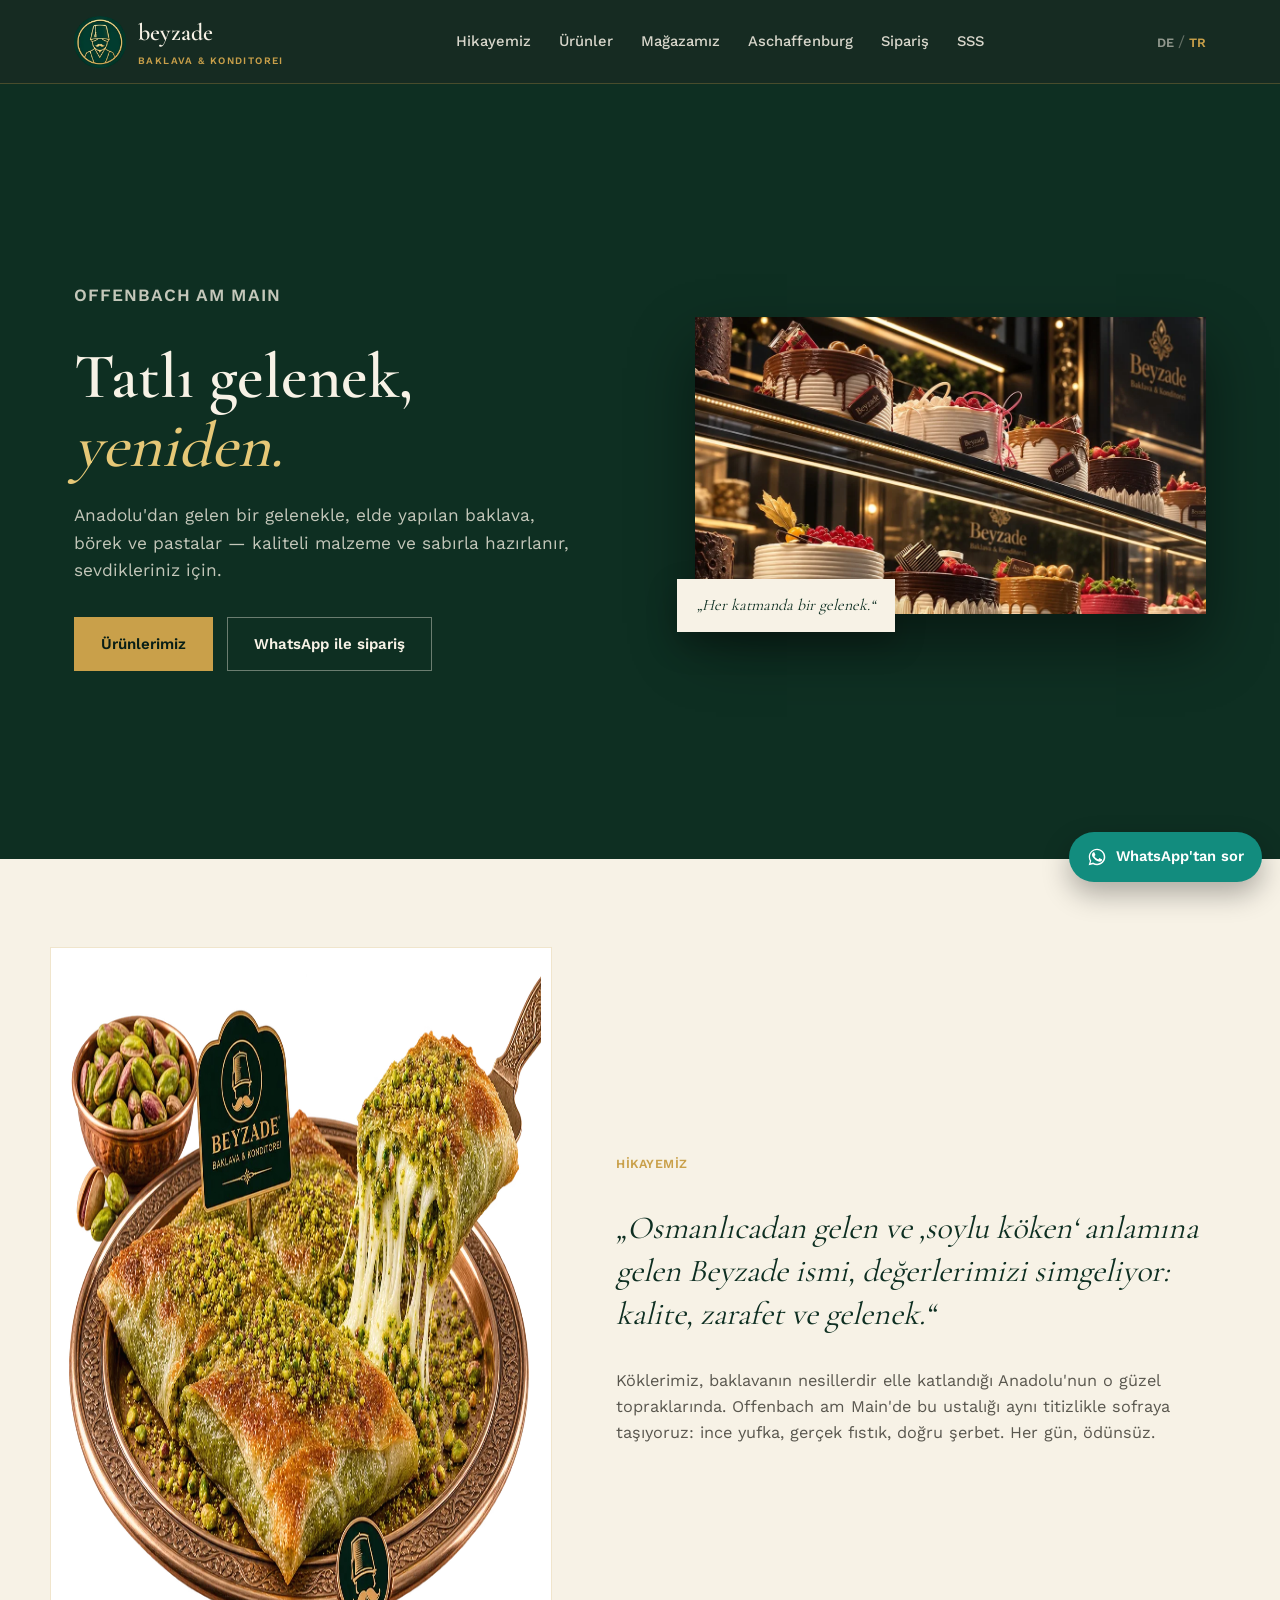
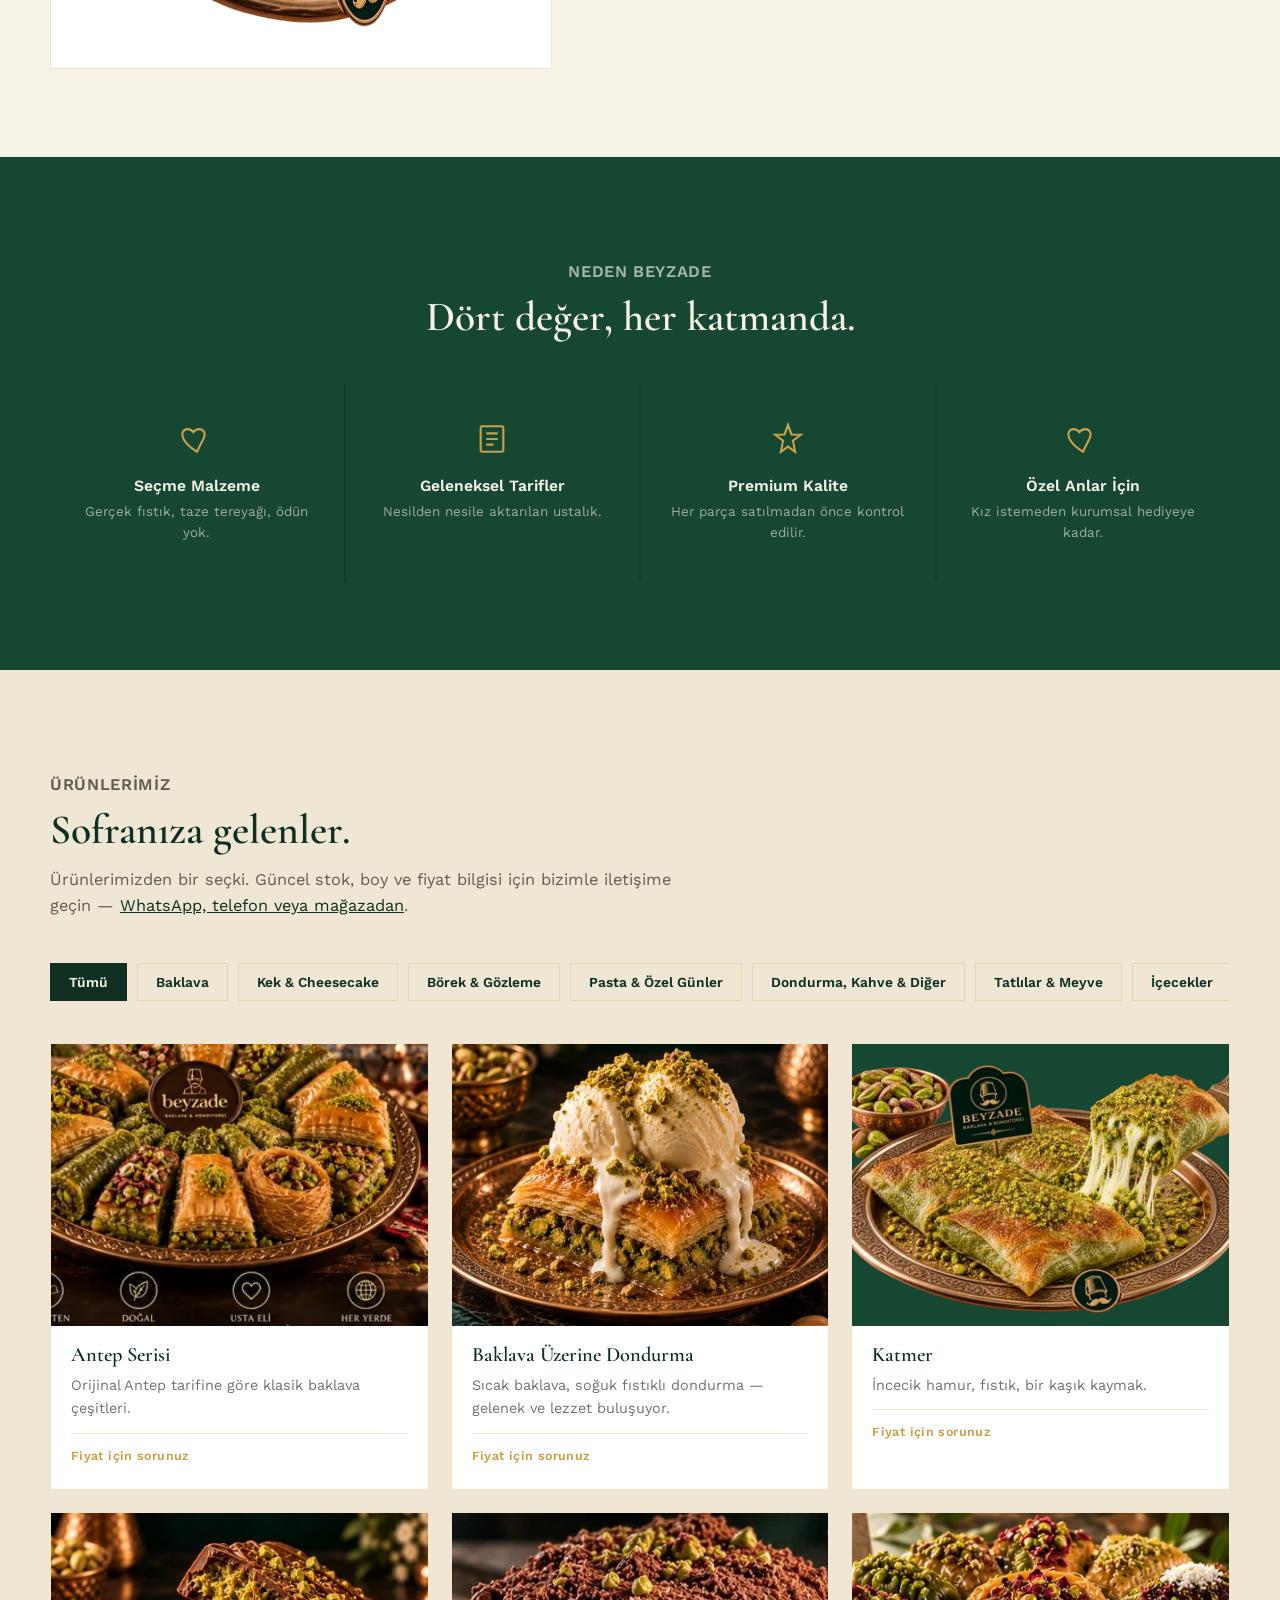
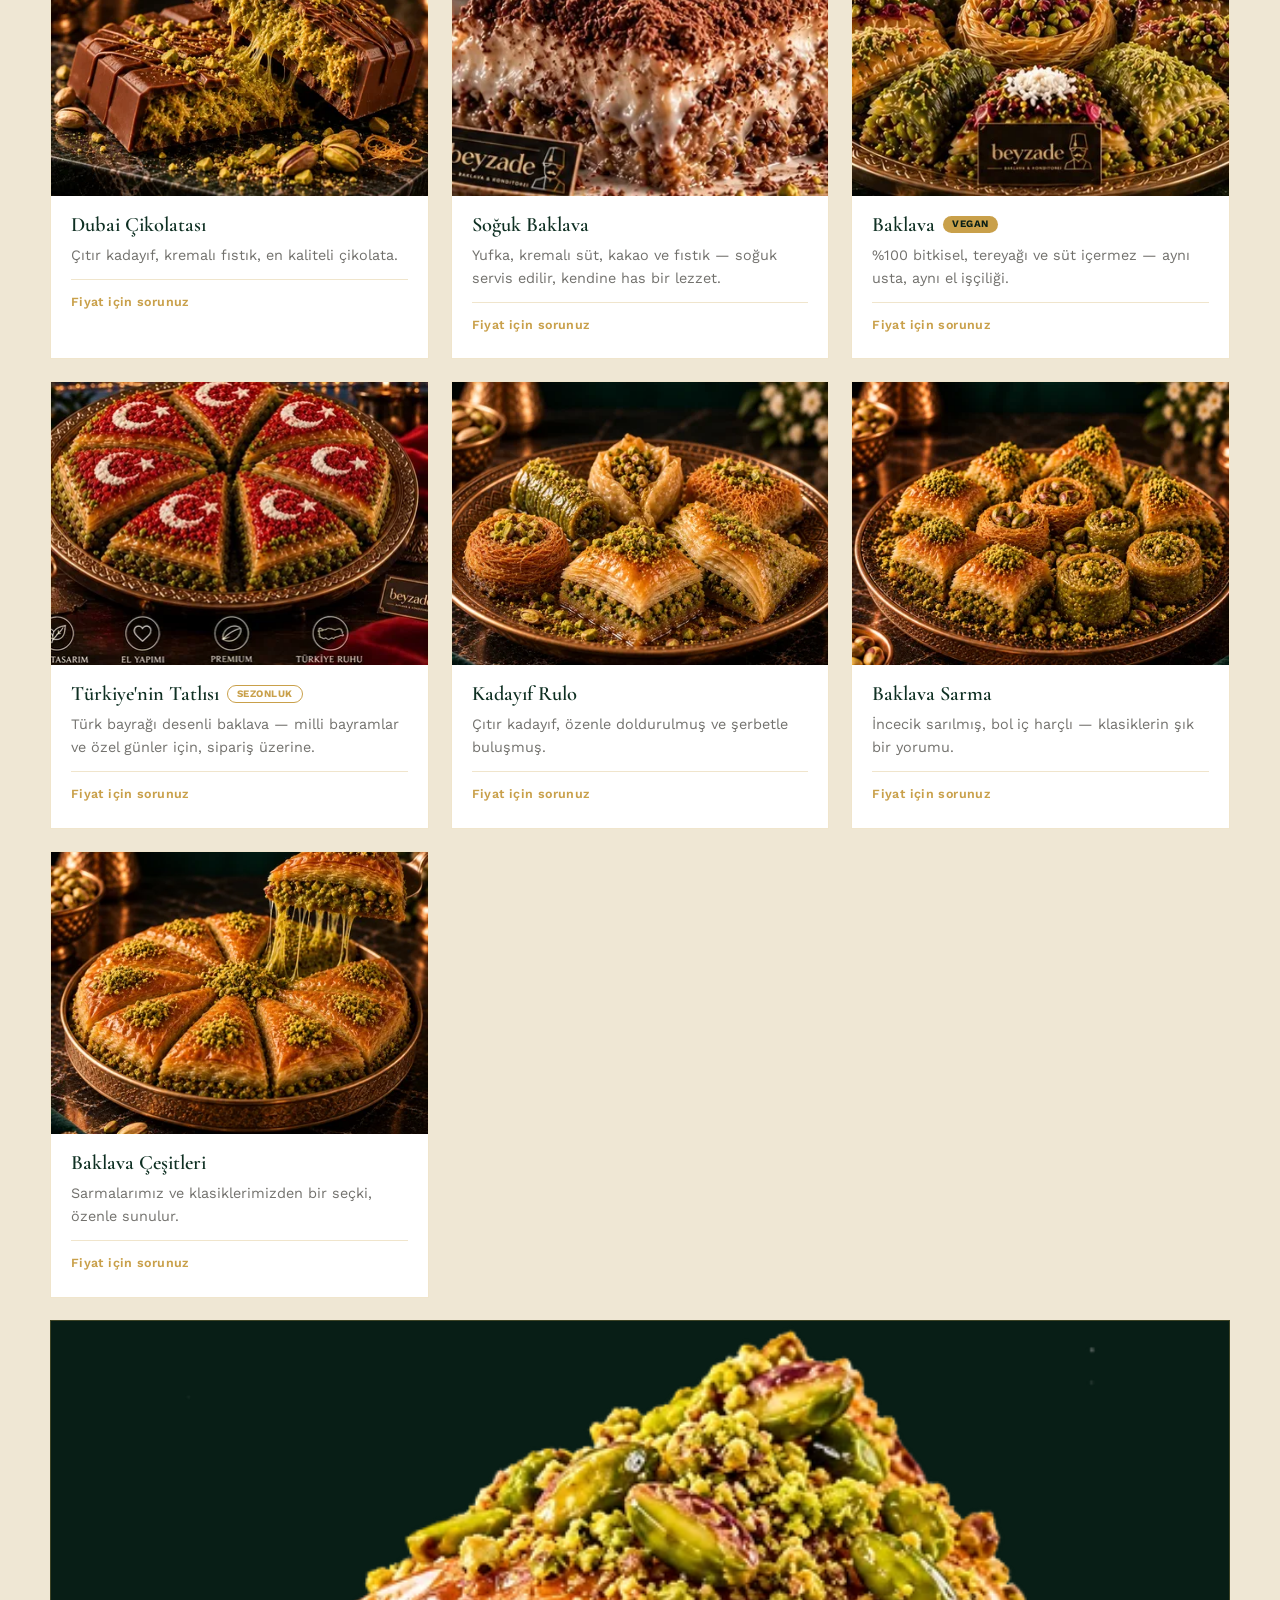
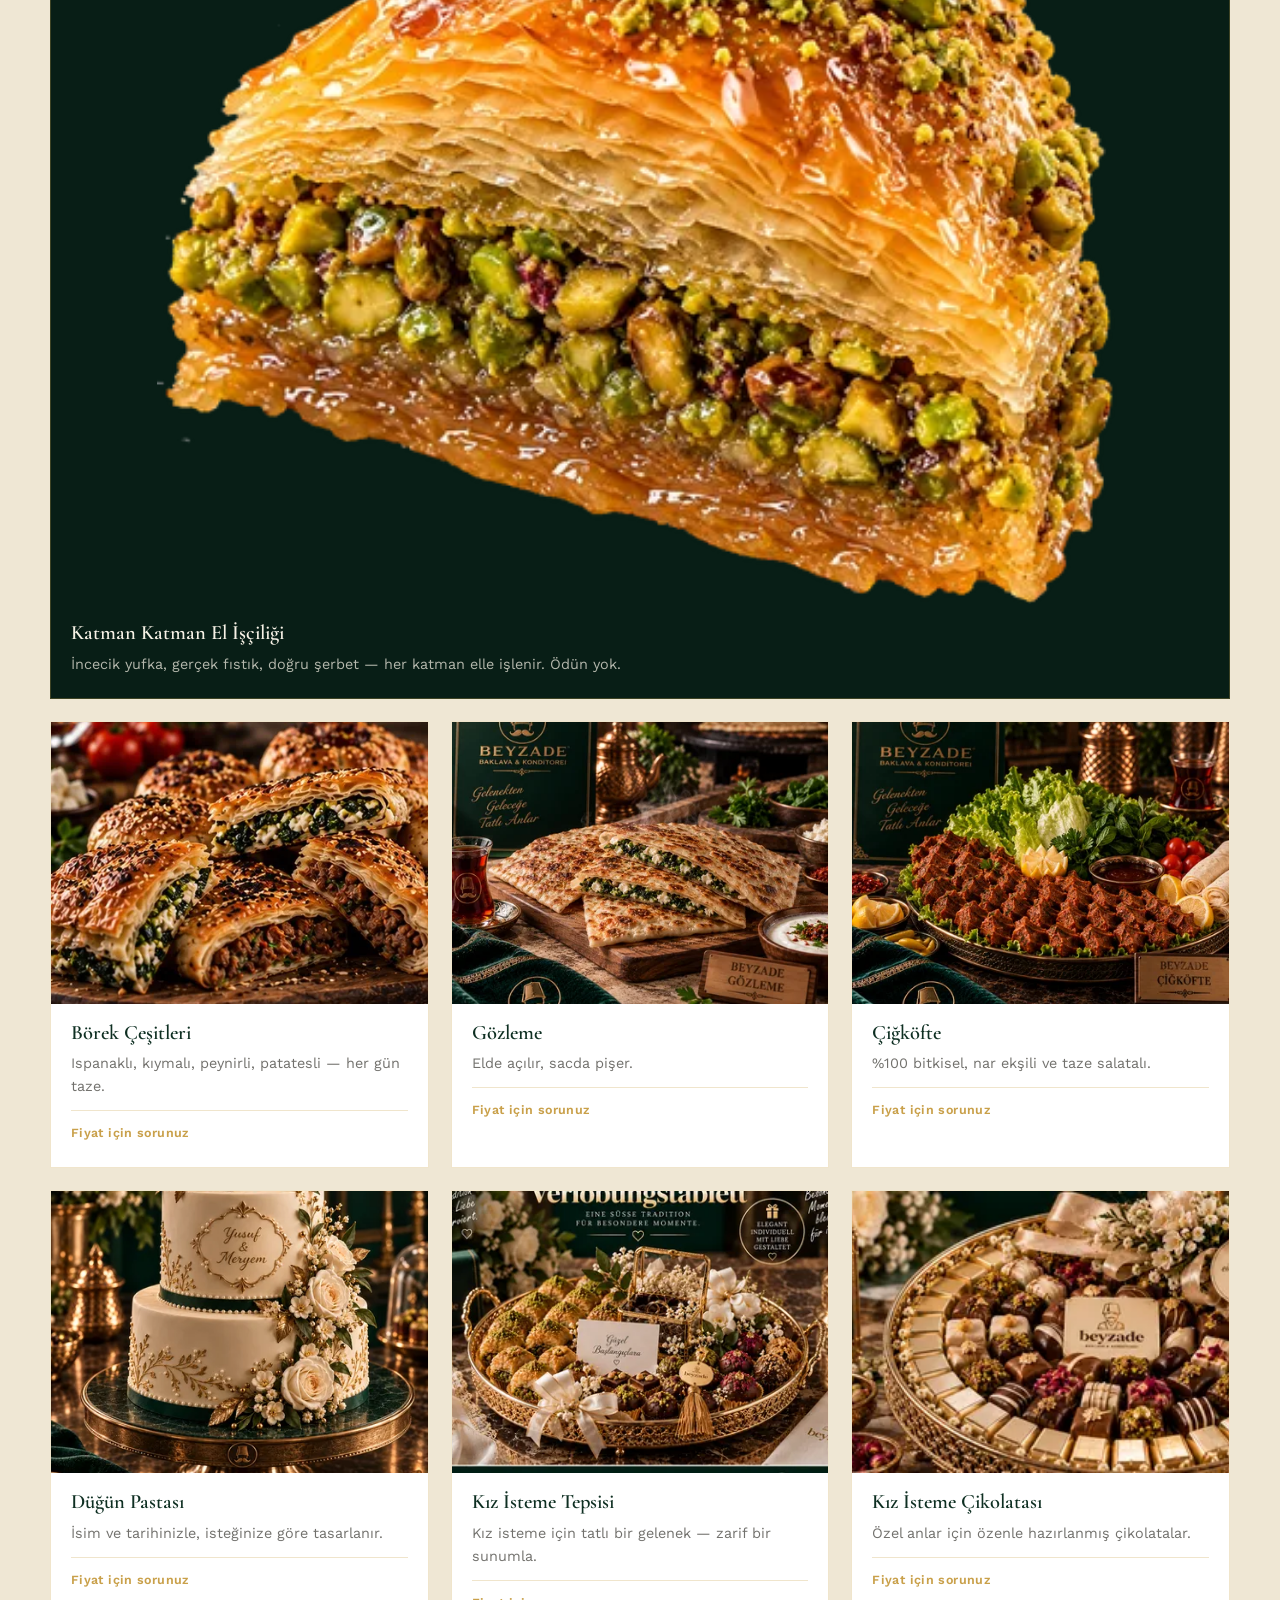
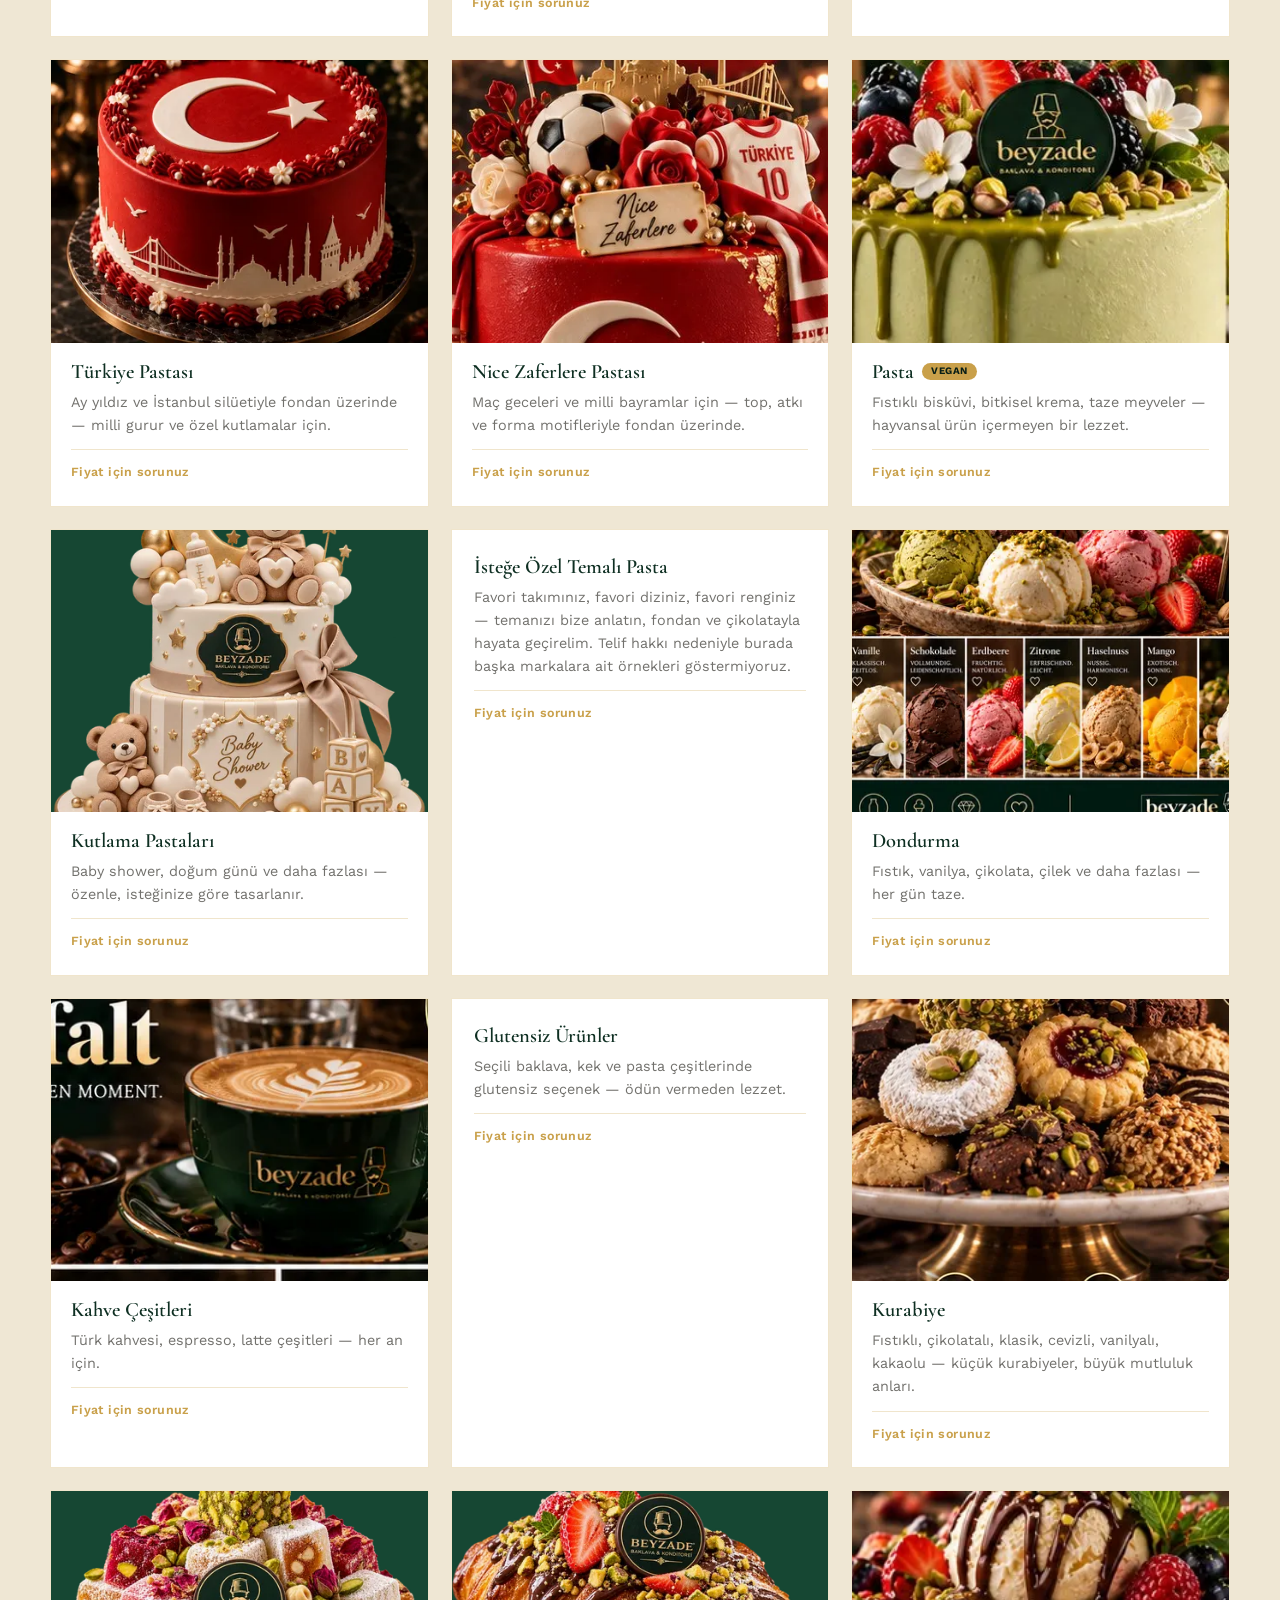
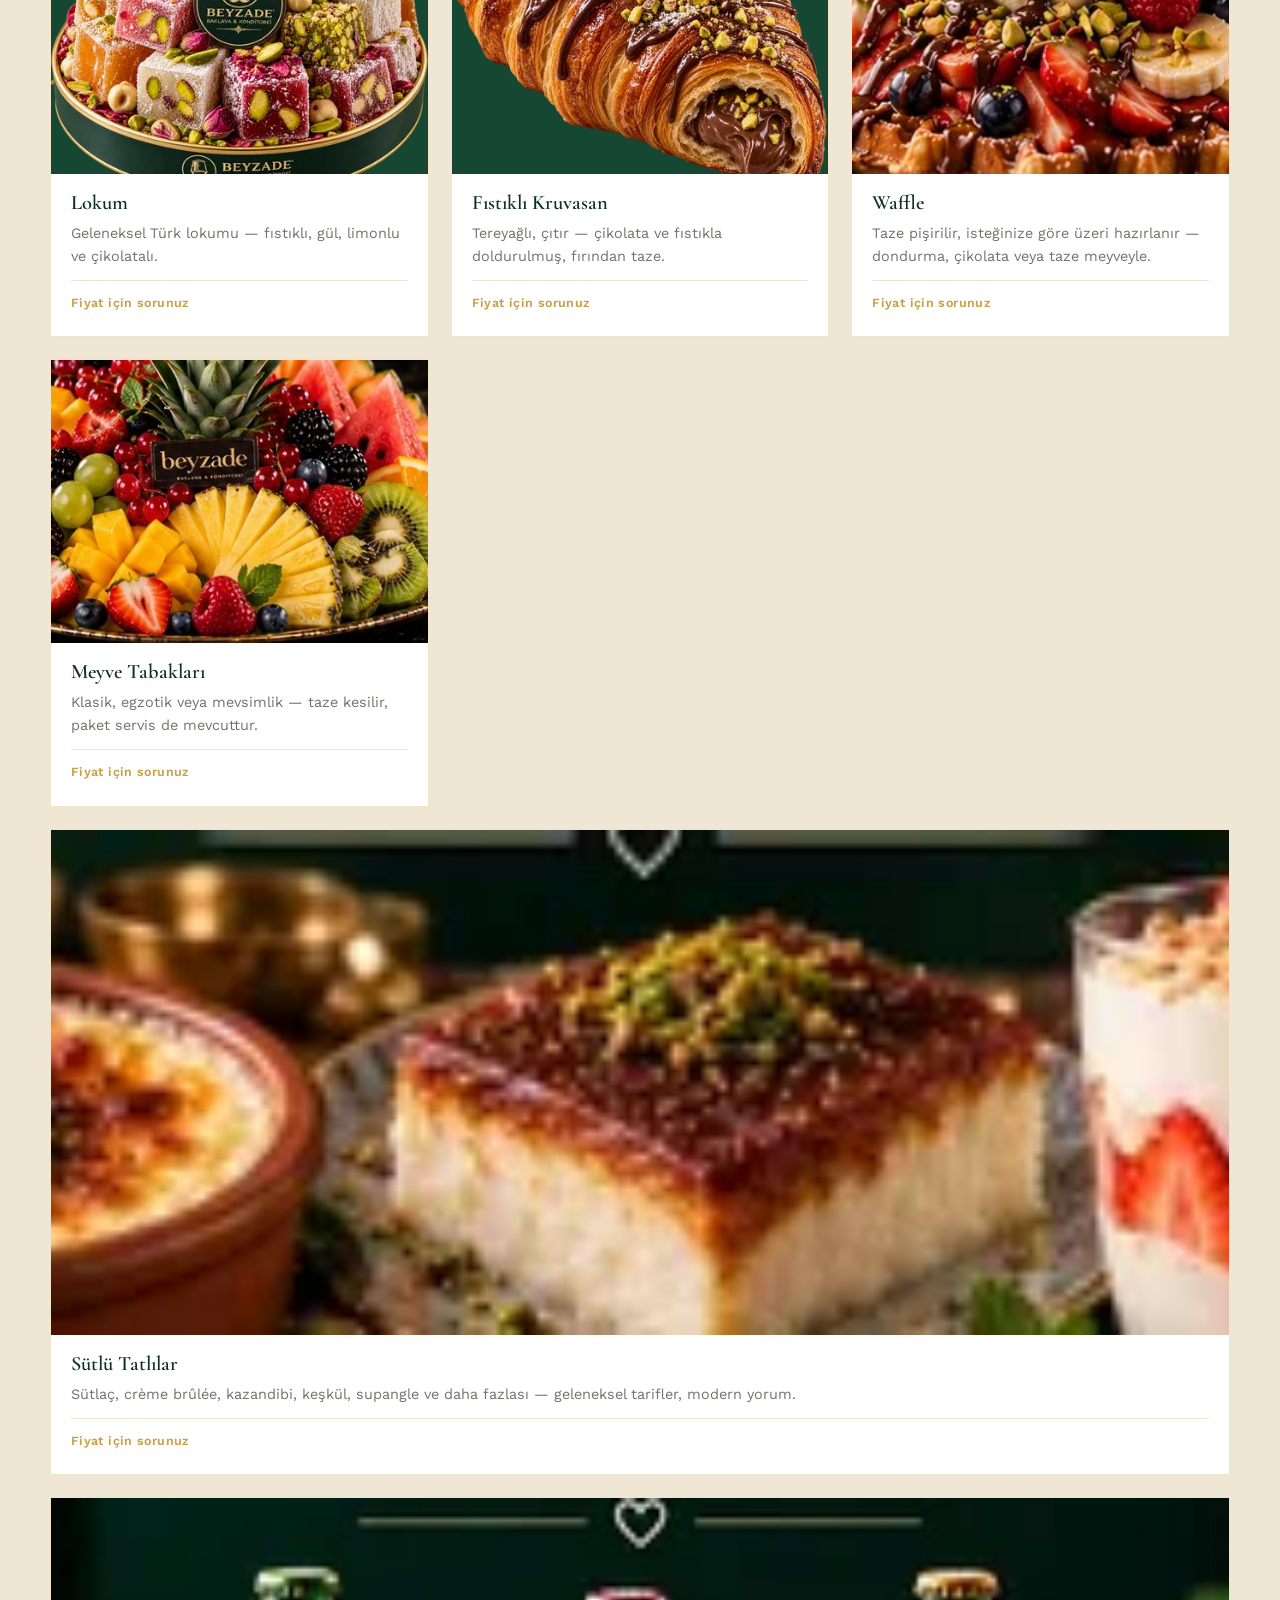
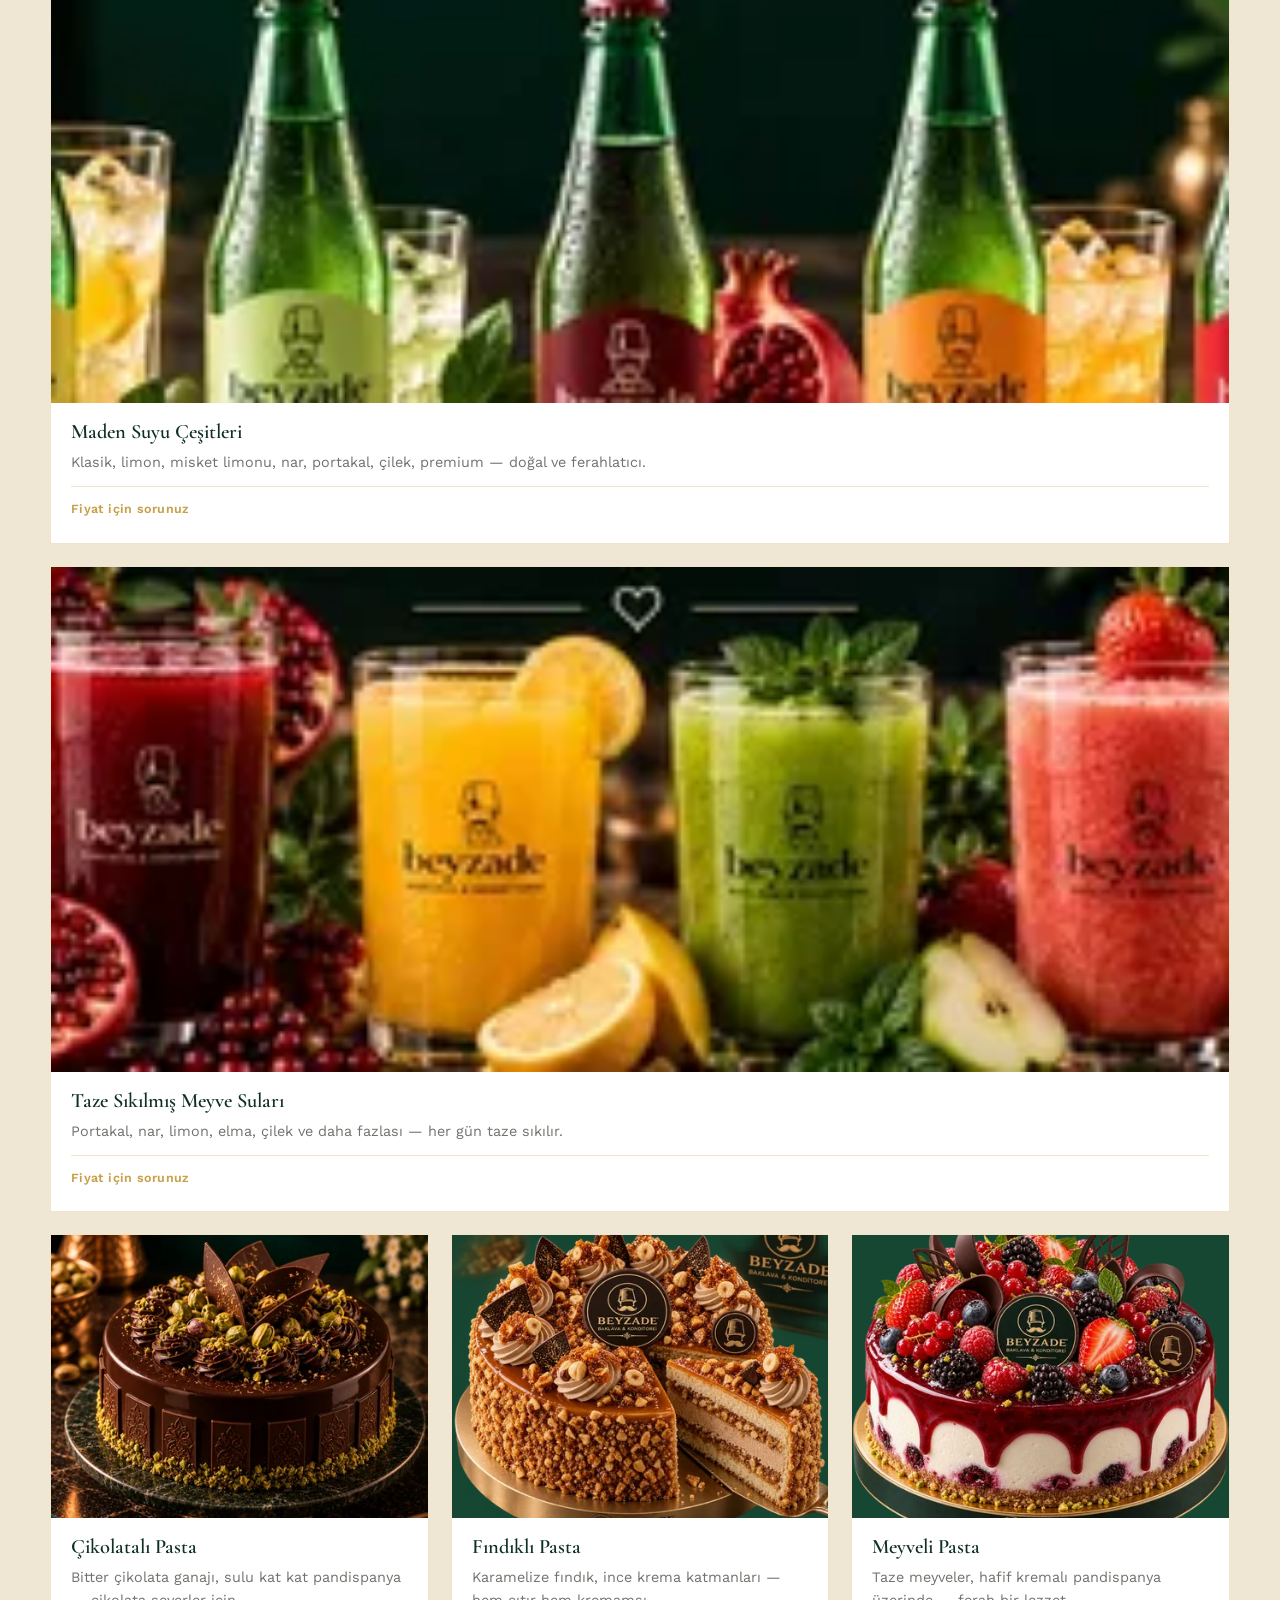
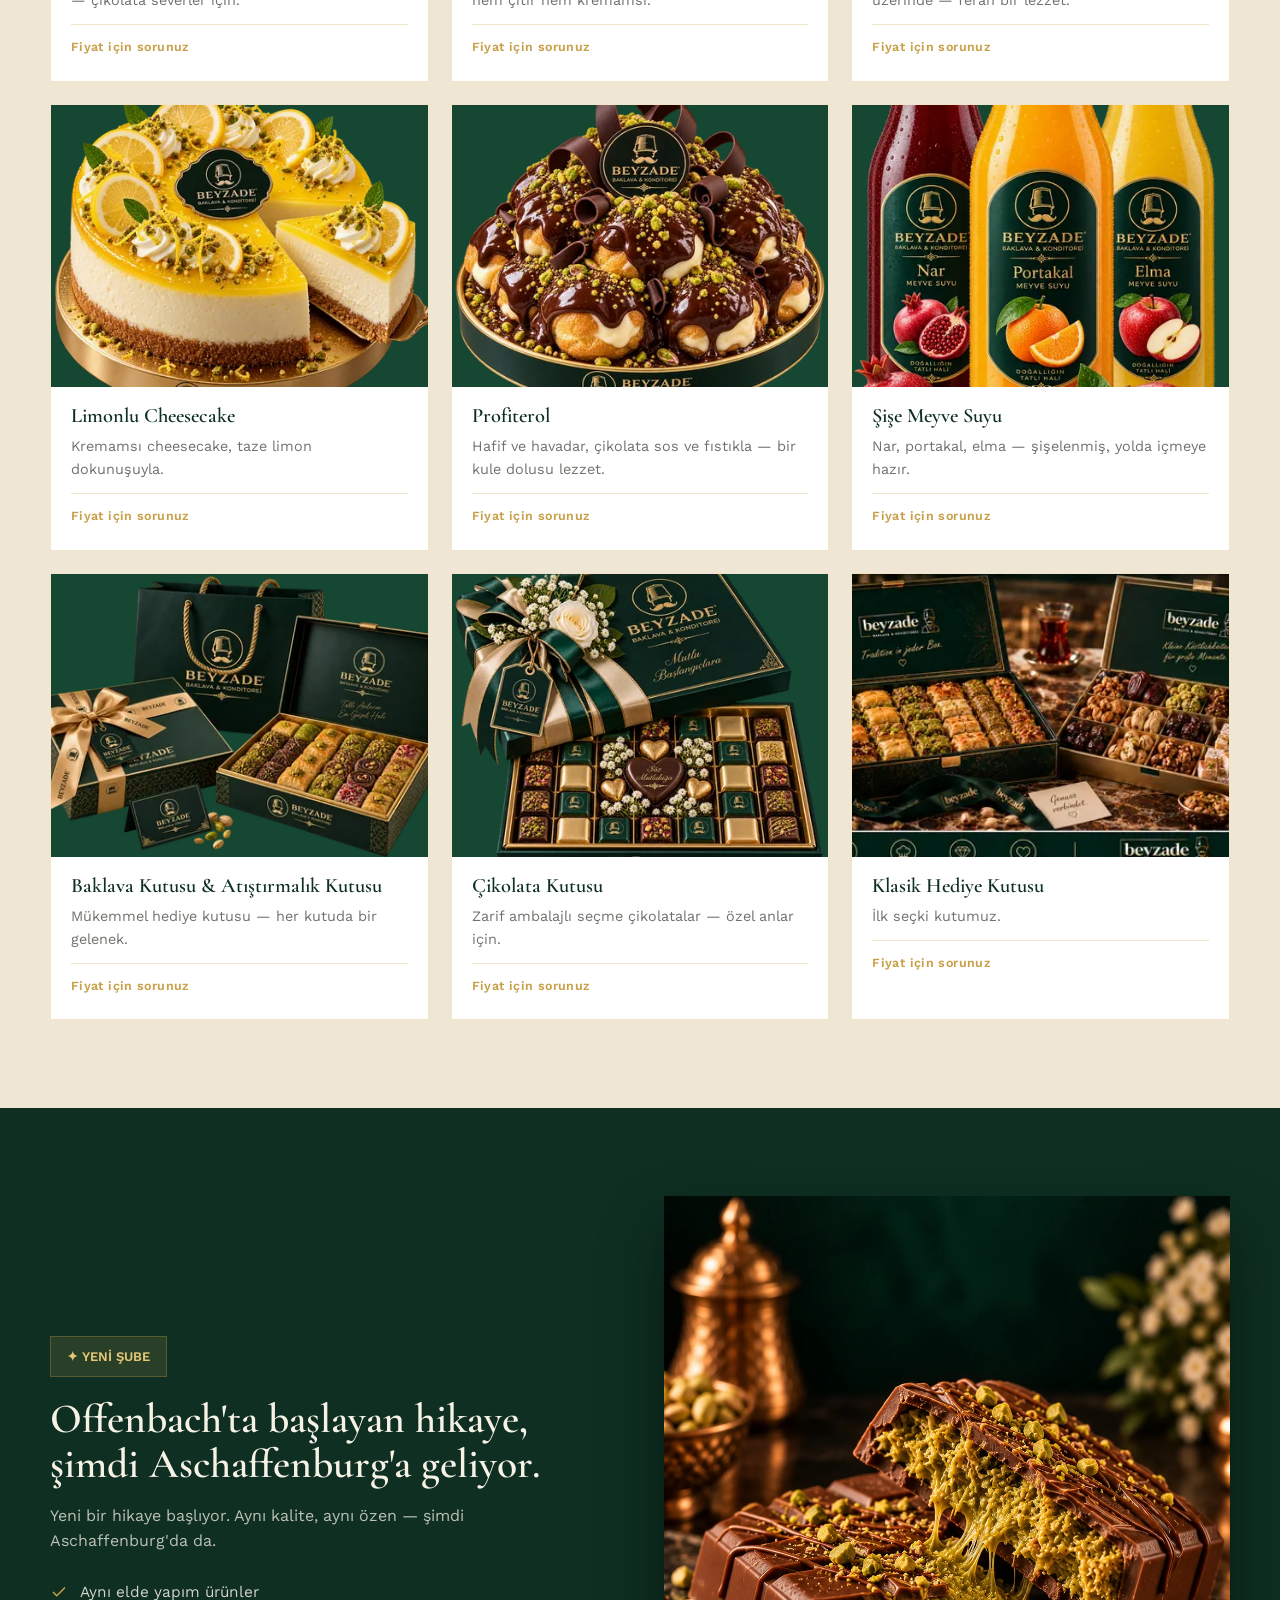
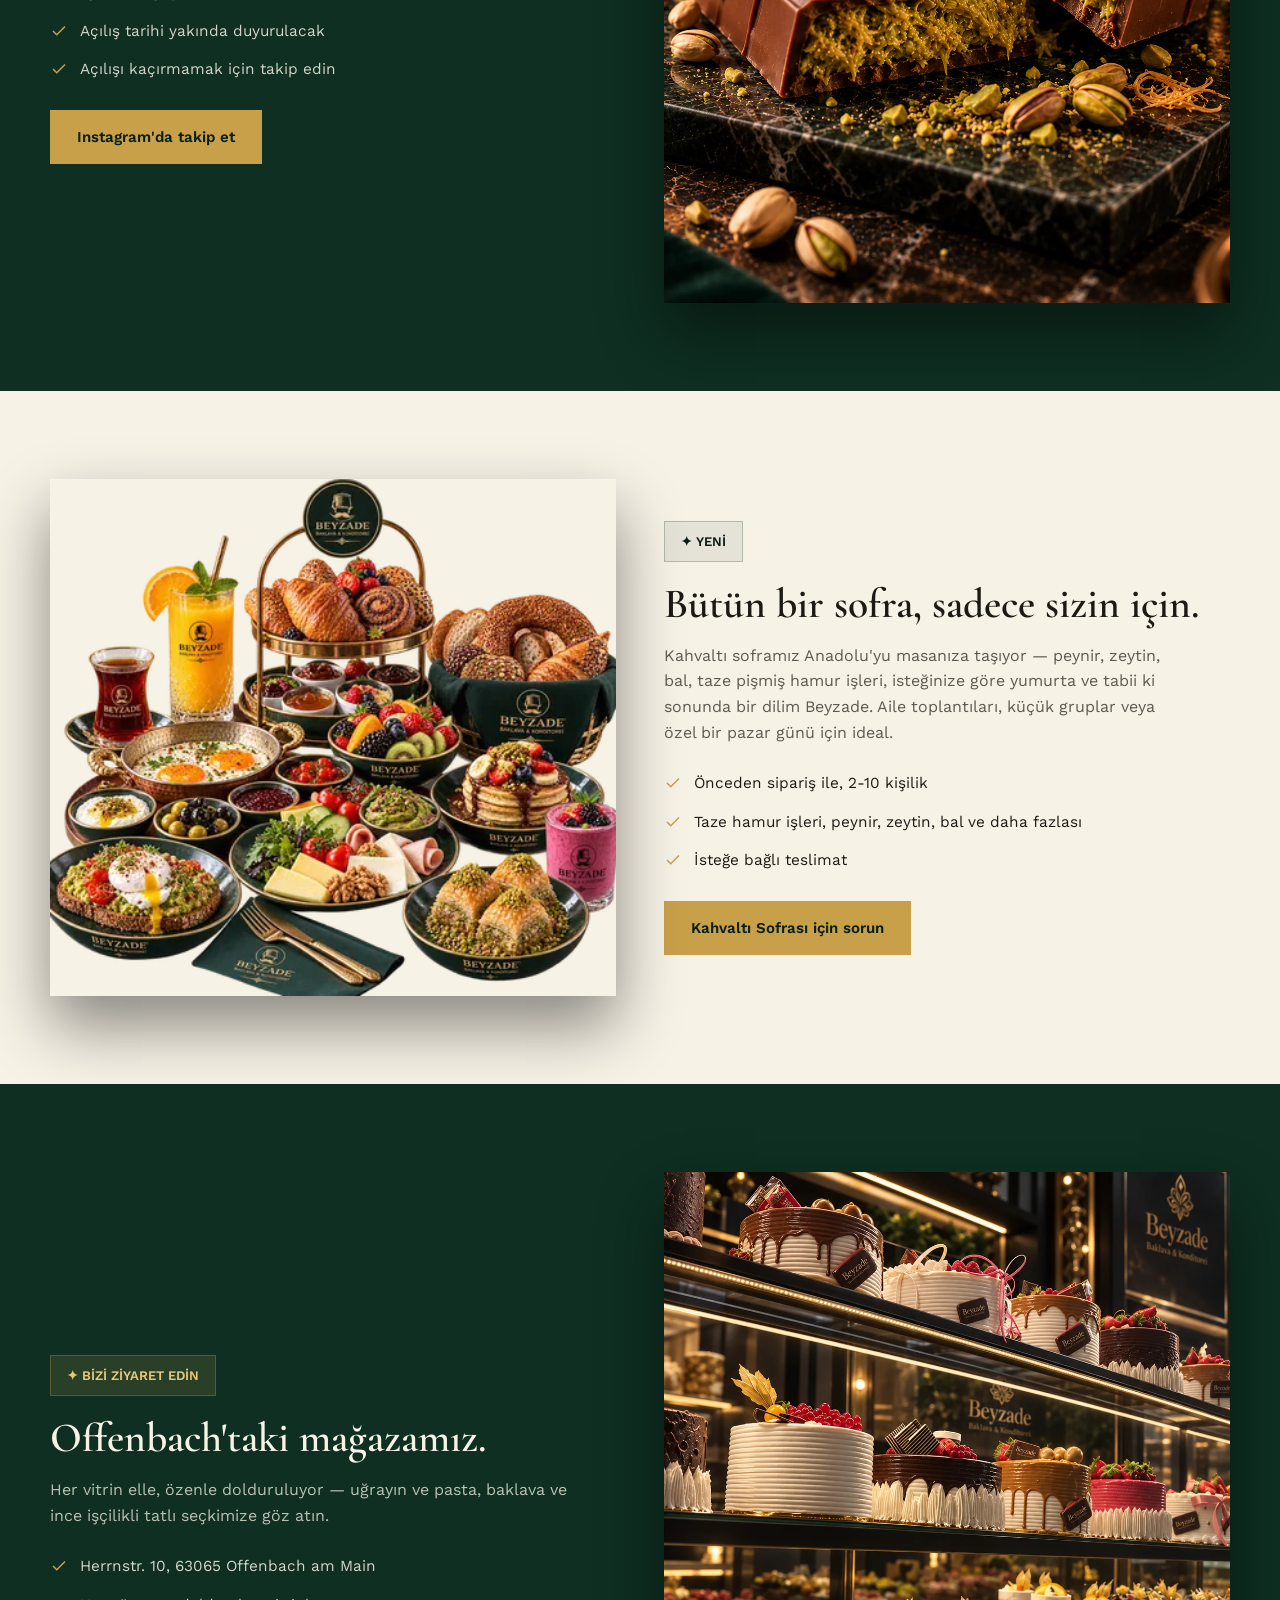
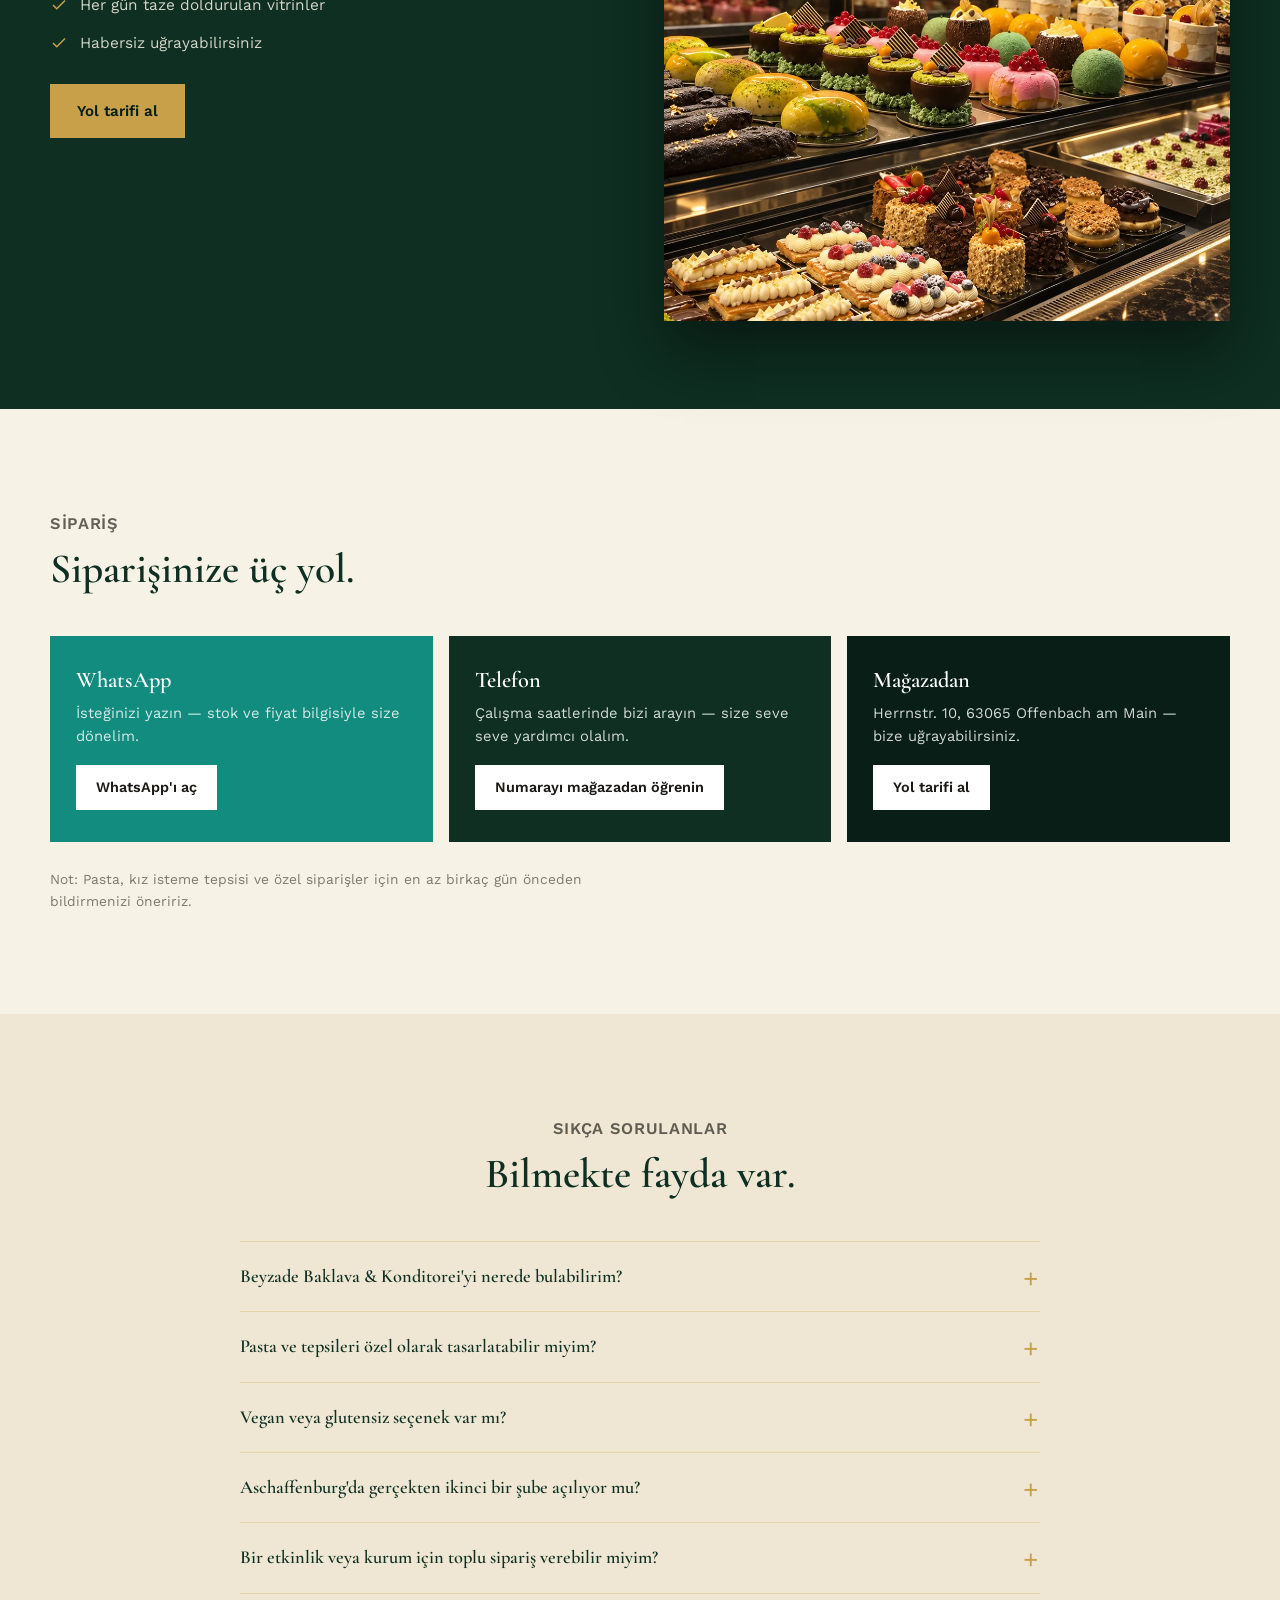
==== commit 9e68ca3c: "Add files via upload" ====
--- a/tr/index.html
+++ b/tr/index.html
@@ -58,6 +58,7 @@
     <nav class="nav" id="mainNav">
       <a href="#hikaye">Hikayemiz</a>
       <a href="#urunler">Ürünler</a>
+      <a href="#magaza">Mağazamız</a>
       <a href="#aschaffenburg">Aschaffenburg</a>
       <a href="#siparis">Sipariş</a>
       <a href="#sss">SSS</a>
@@ -82,7 +83,7 @@
       </div>
     </div>
     <div class="hero-visual">
-      <img src="../assets/img/products/antep-serisi.webp" width="900" height="600" alt="Beyzade baklava çeşitleri, Antep serisi" loading="eager">
+      <img src="../assets/img/products/magaza-vitrini-hero.webp" width="1100" height="640" alt="Beyzade vitrini, pastalar" loading="eager">
       <div class="tag">„Her katmanda bir gelenek.“</div>
     </div>
   </div>
@@ -306,6 +307,11 @@
       </article>
 
       <article class="product-card" data-cat="tatlilar">
+        <div class="thumb"><img src="../assets/img/products/kruvasan-sm.webp" width="440" height="330" alt="Fıstıklı Kruvasan" loading="lazy"></div>
+        <div class="body"><h3>Fıstıklı Kruvasan</h3><p>Tereyağlı, çıtır — çikolata ve fıstıkla doldurulmuş, fırından taze.</p><span class="price">Fiyat için sorunuz</span></div>
+      </article>
+
+      <article class="product-card" data-cat="tatlilar">
         <div class="thumb"><img src="../assets/img/products/waffel-sm.webp" width="440" height="330" alt="Dondurmalı ve meyveli waffle" loading="lazy"></div>
         <div class="body"><h3>Waffle</h3><p>Taze pişirilir, isteğinize göre üzeri hazırlanır — dondurma, çikolata veya taze meyveyle.</p><span class="price">Fiyat için sorunuz</span></div>
       </article>
@@ -396,6 +402,53 @@
     </div>
     <div class="hero-visual">
       <img src="../assets/img/products/dubai-cikolata.webp" width="900" height="700" alt="Beyzade ürünleri" loading="lazy">
+    </div>
+  </div>
+</section>
+
+<section class="expansion" id="kahvalti" style="background:var(--ivory); color:var(--ink);">
+  <div class="section-inner expansion-inner">
+    <div class="hero-visual">
+      <img src="../assets/img/products/kahvalti-sofrasi-sm.webp" width="440" height="401" alt="Beyzade Kahvaltı Sofrası" loading="lazy">
+    </div>
+    <div>
+      <span class="expansion-badge" style="background:rgba(20,60,45,.08); color:var(--forest-deep); border-color:rgba(20,60,45,.25);">✦ YENİ</span>
+      <h2 style="color:var(--ink);">Bütün bir sofra, sadece sizin için.</h2>
+      <p style="color:rgba(28,26,20,.7);">Kahvaltı soframız Anadolu'yu masanıza taşıyor — peynir,
+        zeytin, bal, taze pişmiş hamur işleri, isteğinize göre
+        yumurta ve tabii ki sonunda bir dilim Beyzade. Aile
+        toplantıları, küçük gruplar veya özel bir pazar günü için
+        ideal.</p>
+      <ul class="expansion-list">
+        <li><svg viewBox="0 0 24 24" fill="none" stroke="currentColor" stroke-width="2"><path d="M20 6L9 17l-5-5"/></svg><span style="color:var(--ink);">Önceden sipariş ile, 2-10 kişilik</span></li>
+        <li><svg viewBox="0 0 24 24" fill="none" stroke="currentColor" stroke-width="2"><path d="M20 6L9 17l-5-5"/></svg><span style="color:var(--ink);">Taze hamur işleri, peynir, zeytin, bal ve daha fazlası</span></li>
+        <li><svg viewBox="0 0 24 24" fill="none" stroke="currentColor" stroke-width="2"><path d="M20 6L9 17l-5-5"/></svg><span style="color:var(--ink);">İsteğe bağlı teslimat</span></li>
+      </ul>
+      <div class="hero-ctas" style="margin-top:28px;">
+        <a class="btn btn-gold" href="https://wa.me/491511106060X" target="_blank" rel="noopener">Kahvaltı Sofrası için sorun</a>
+      </div>
+    </div>
+  </div>
+</section>
+
+<section class="expansion" id="magaza">
+  <div class="section-inner expansion-inner">
+    <div>
+      <span class="expansion-badge">✦ BİZİ ZİYARET EDİN</span>
+      <h2>Offenbach'taki mağazamız.</h2>
+      <p>Her vitrin elle, özenle dolduruluyor — uğrayın ve pasta,
+        baklava ve ince işçilikli tatlı seçkimize göz atın.</p>
+      <ul class="expansion-list">
+        <li><svg viewBox="0 0 24 24" fill="none" stroke="currentColor" stroke-width="2"><path d="M20 6L9 17l-5-5"/></svg> Herrnstr. 10, 63065 Offenbach am Main</li>
+        <li><svg viewBox="0 0 24 24" fill="none" stroke="currentColor" stroke-width="2"><path d="M20 6L9 17l-5-5"/></svg> Her gün taze doldurulan vitrinler</li>
+        <li><svg viewBox="0 0 24 24" fill="none" stroke="currentColor" stroke-width="2"><path d="M20 6L9 17l-5-5"/></svg> Habersiz uğrayabilirsiniz</li>
+      </ul>
+      <div class="hero-ctas" style="margin-top:28px;">
+        <a class="btn btn-gold" href="https://maps.google.com/?q=Herrnstr.+10,+63065+Offenbach+am+Main" target="_blank" rel="noopener">Yol tarifi al</a>
+      </div>
+    </div>
+    <div class="hero-visual">
+      <img src="../assets/img/products/magaza-vitrini.webp" width="1091" height="1442" alt="Beyzade vitrini, pasta ve tatlılar" loading="lazy">
     </div>
   </div>
 </section>
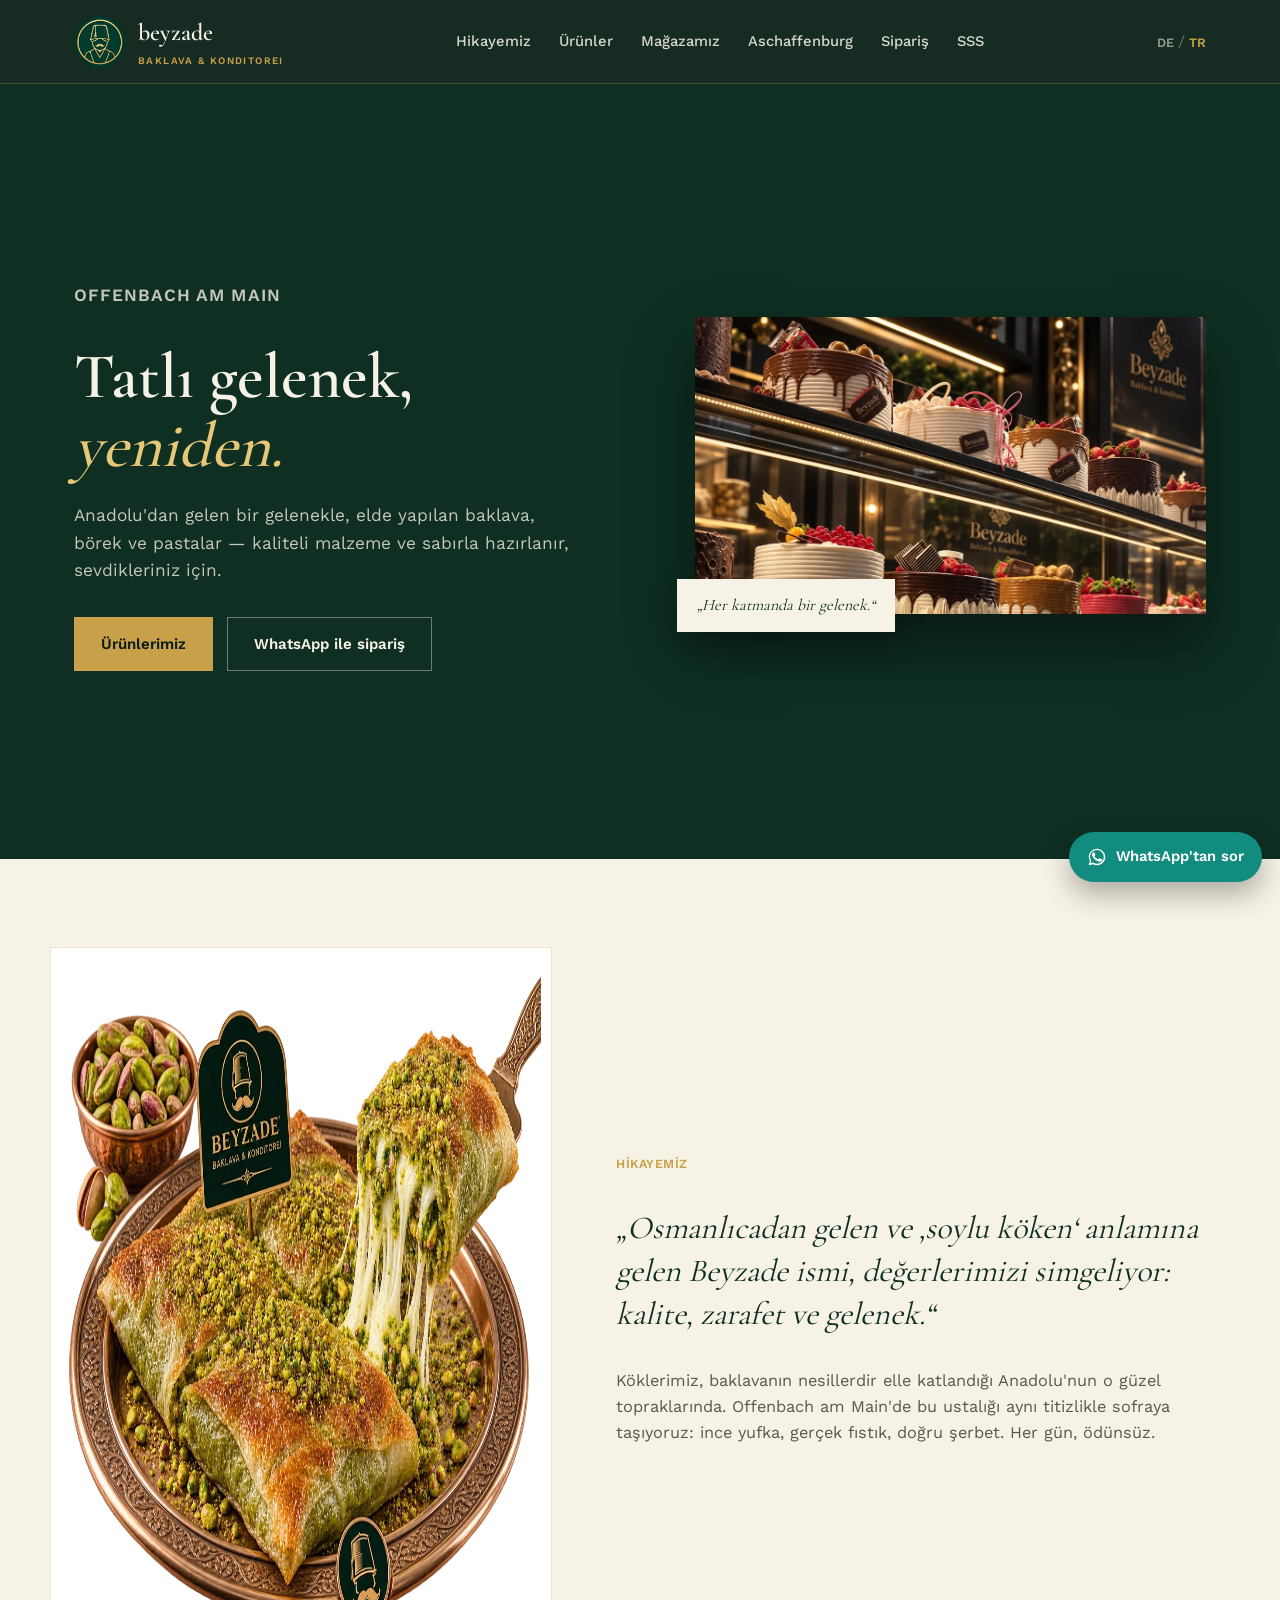
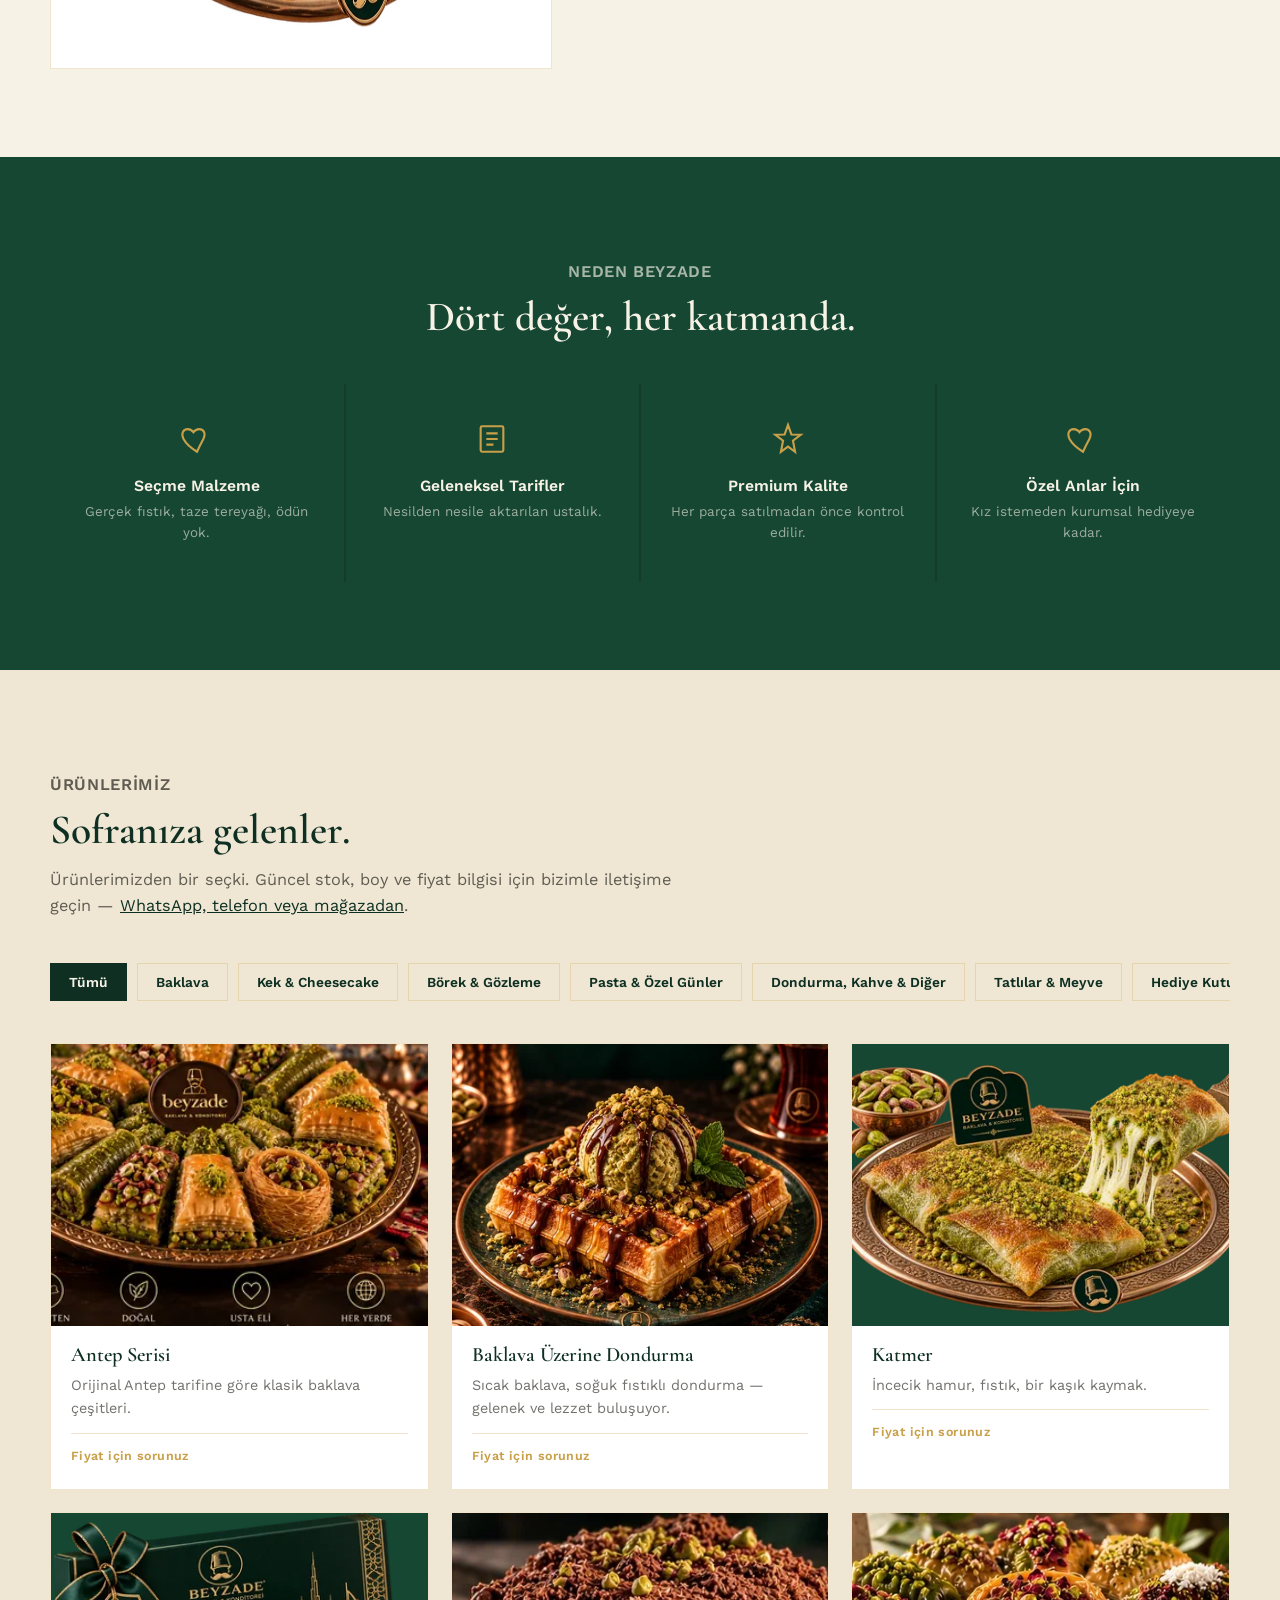
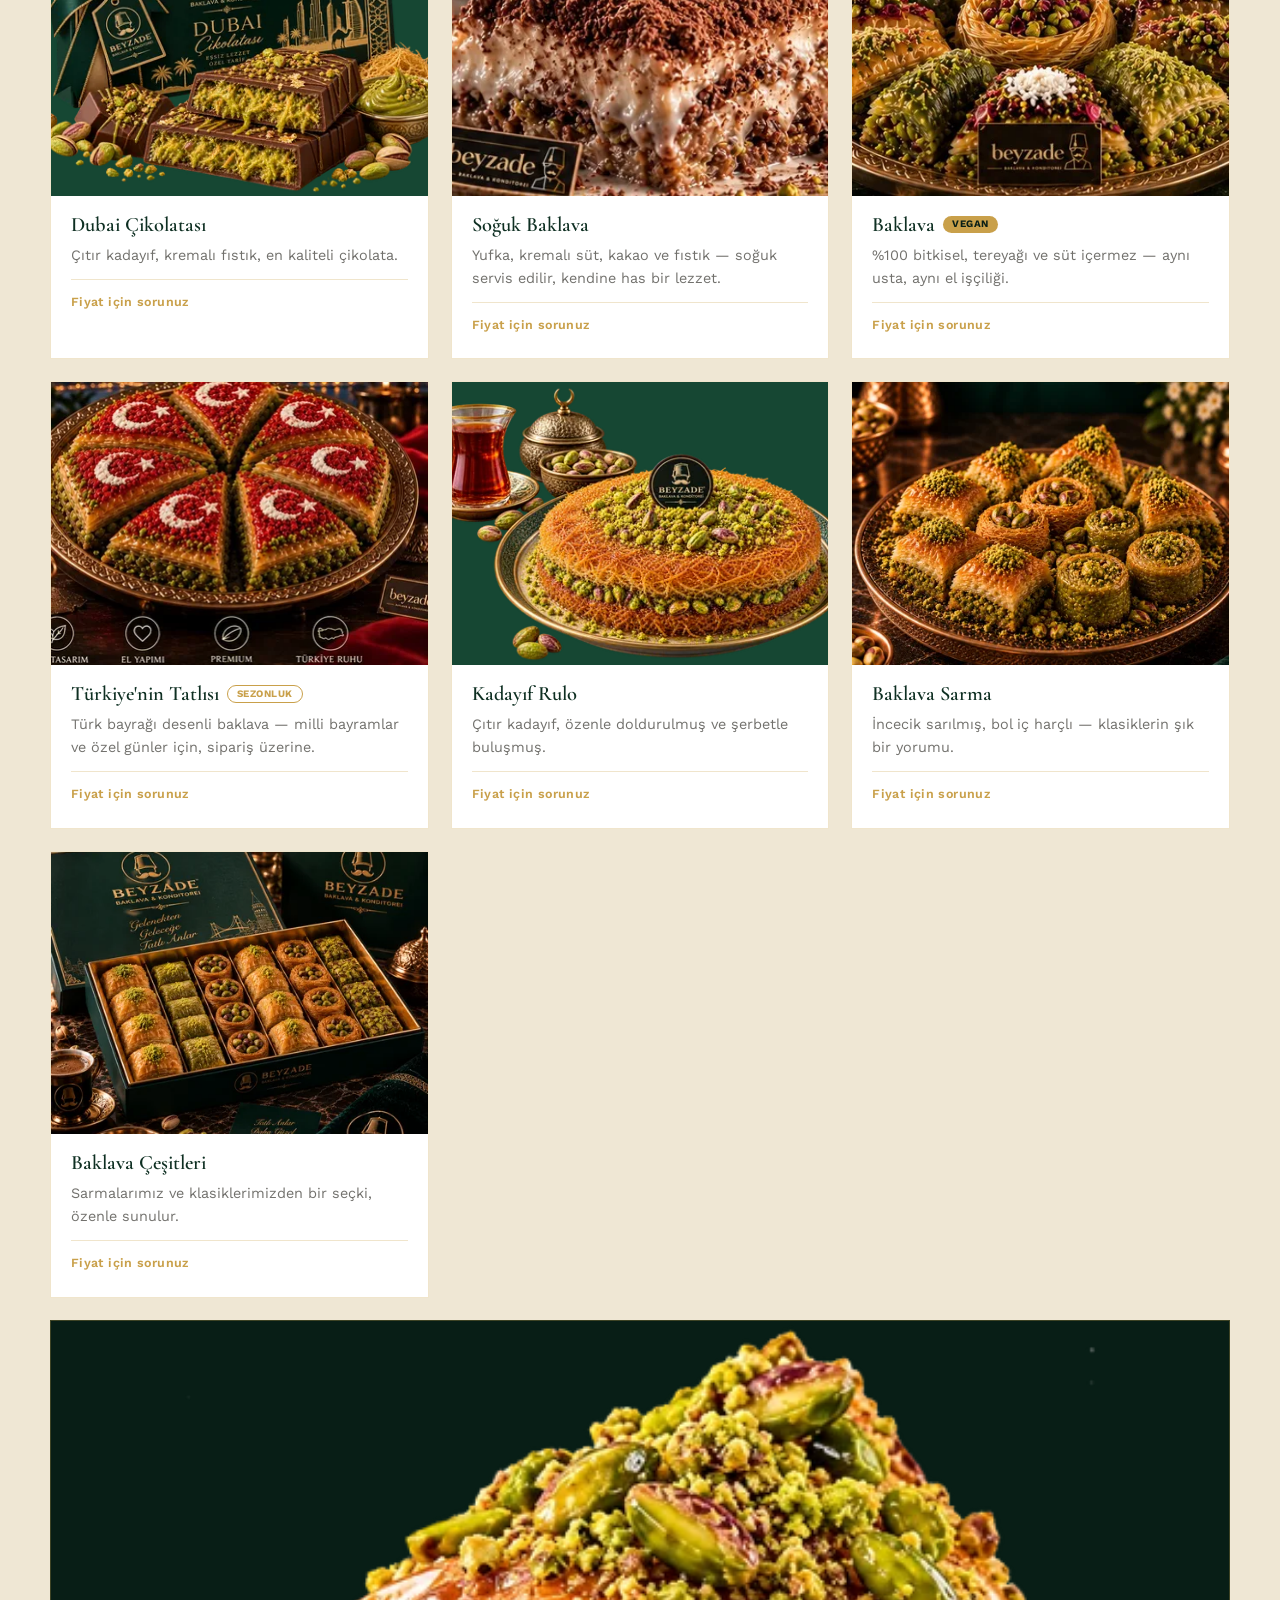
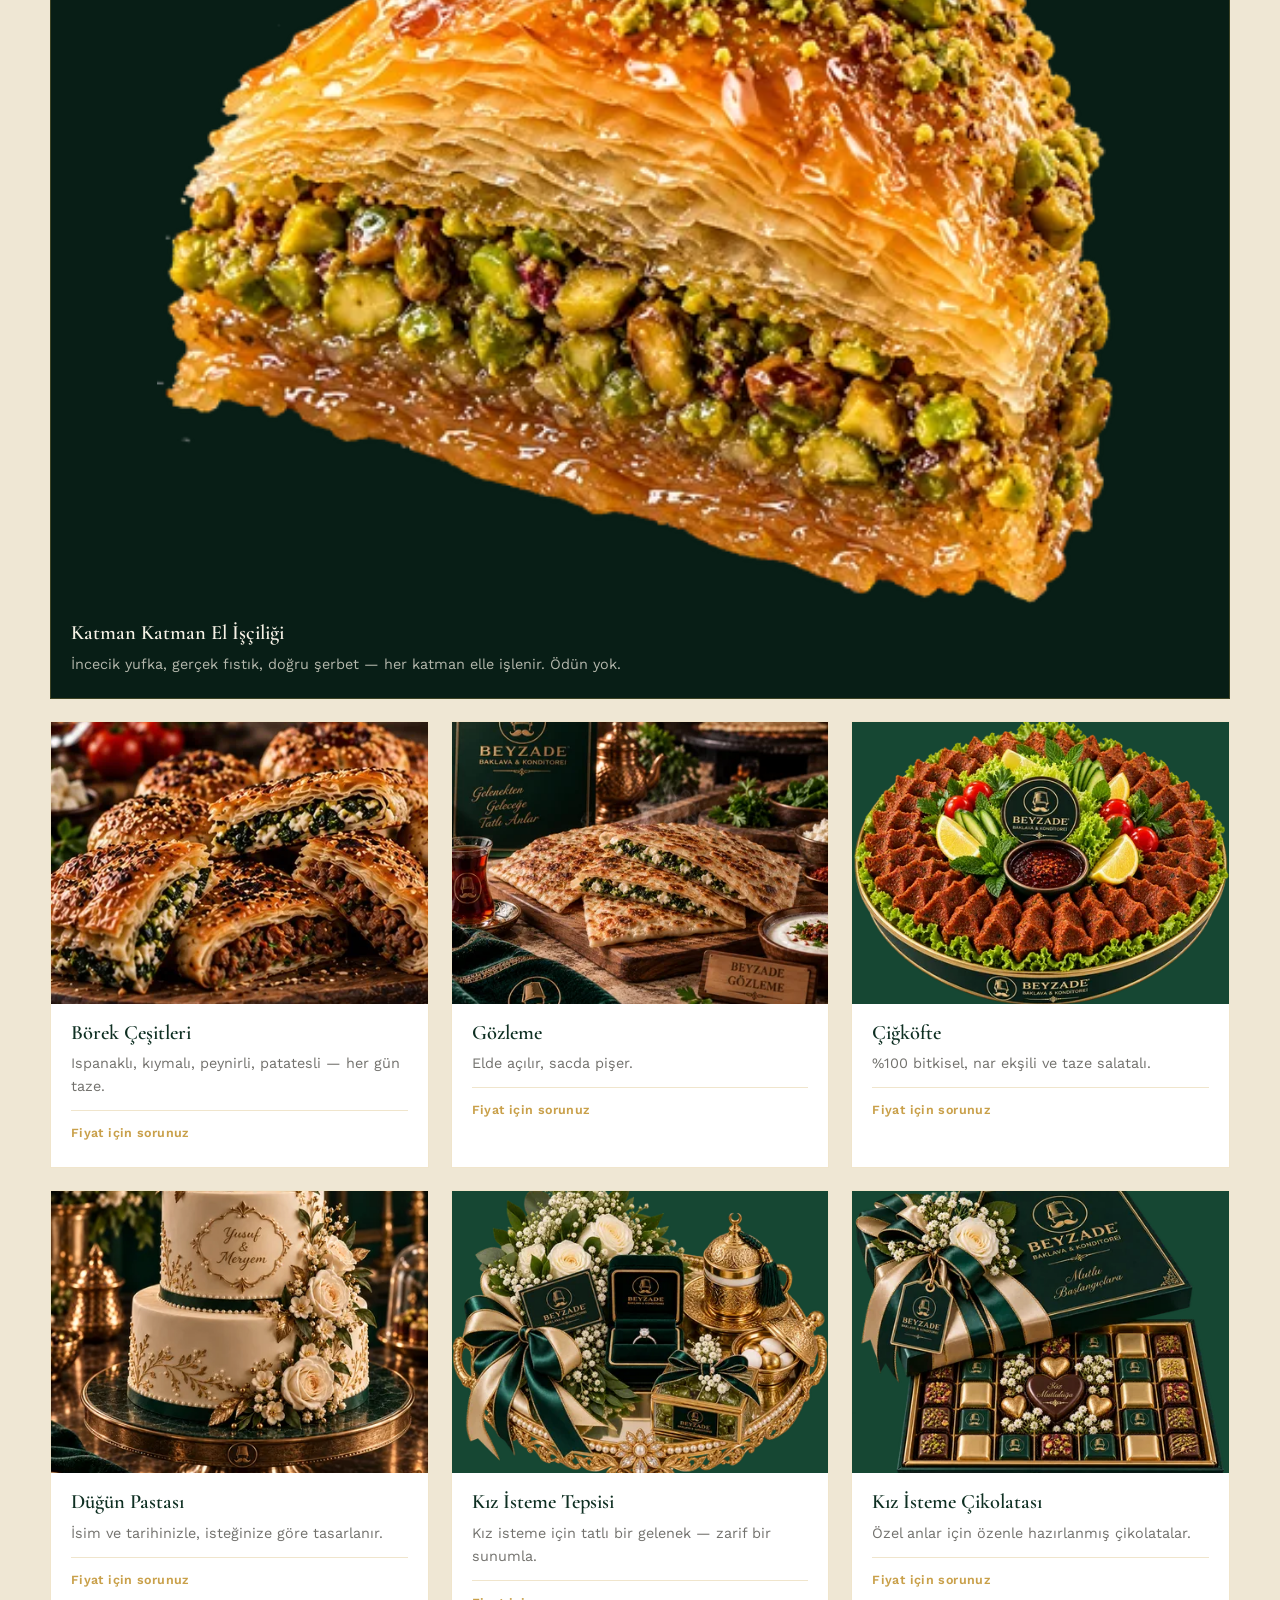
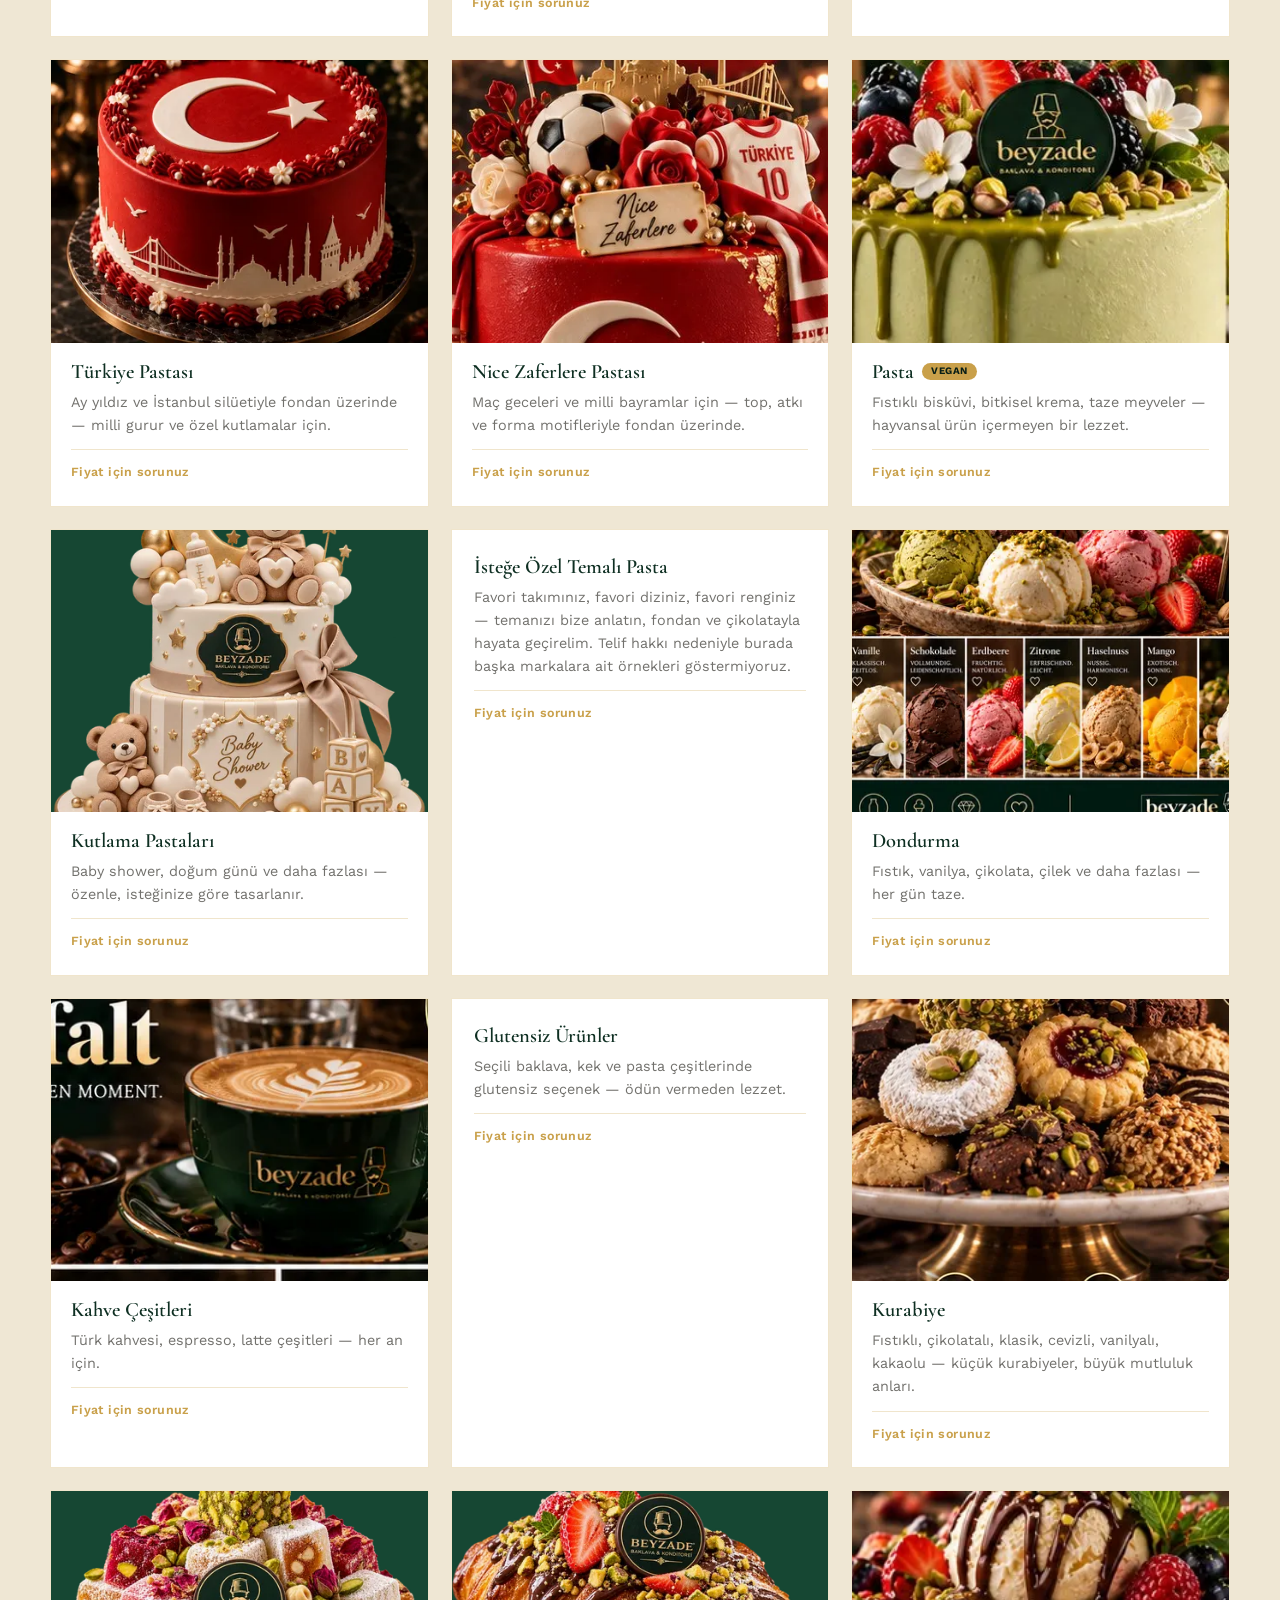
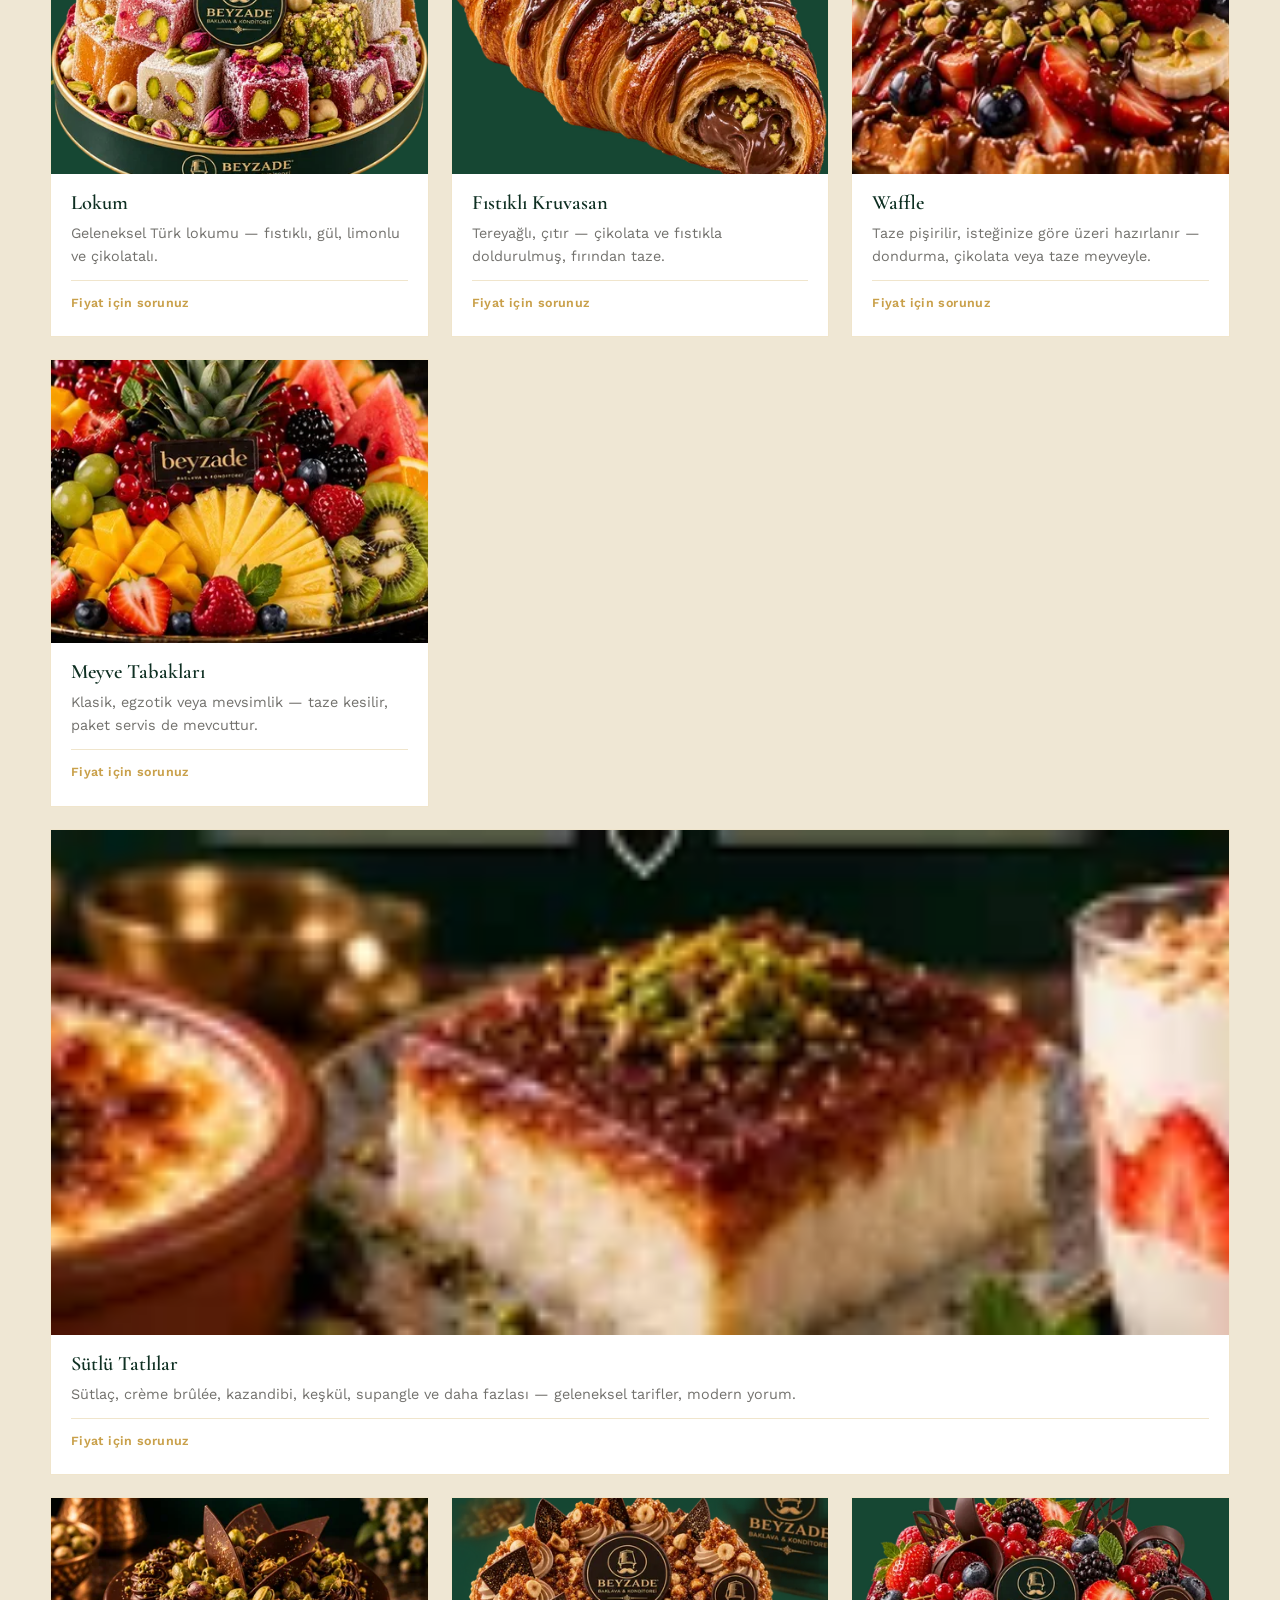
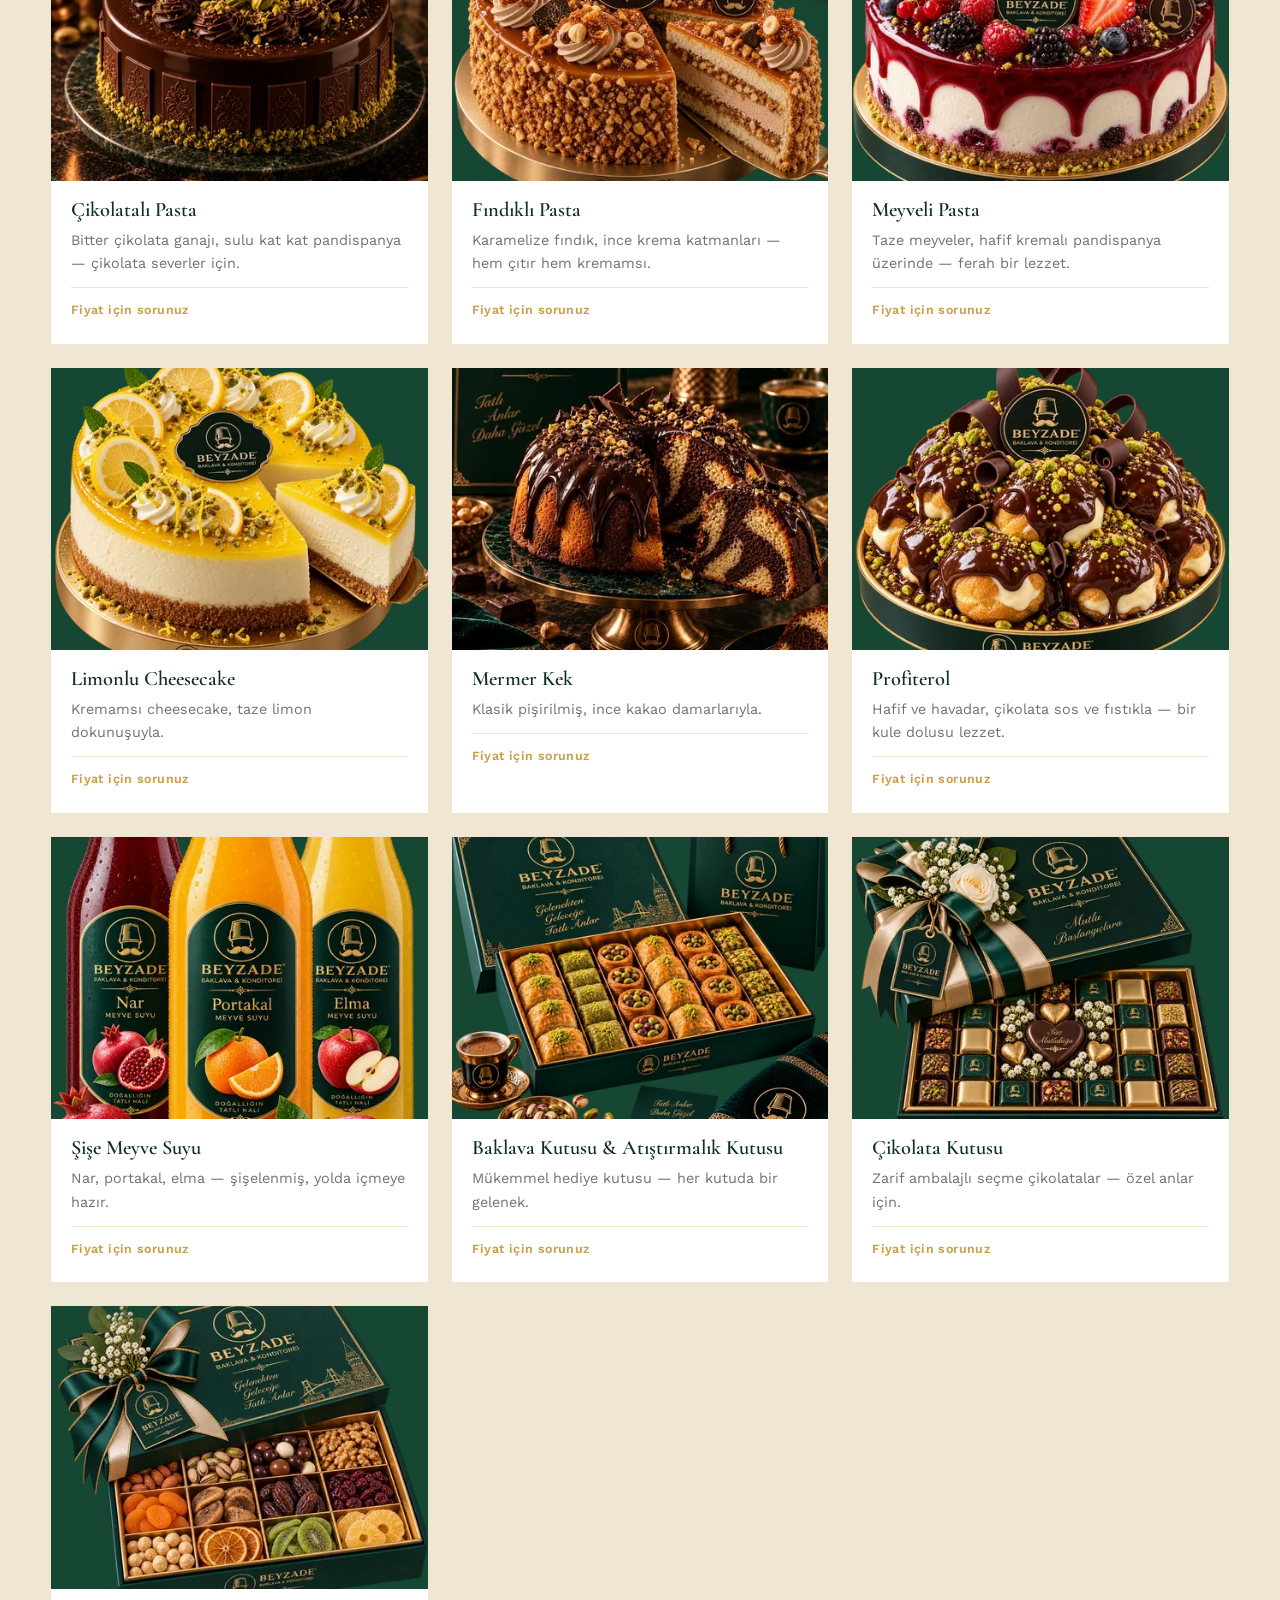
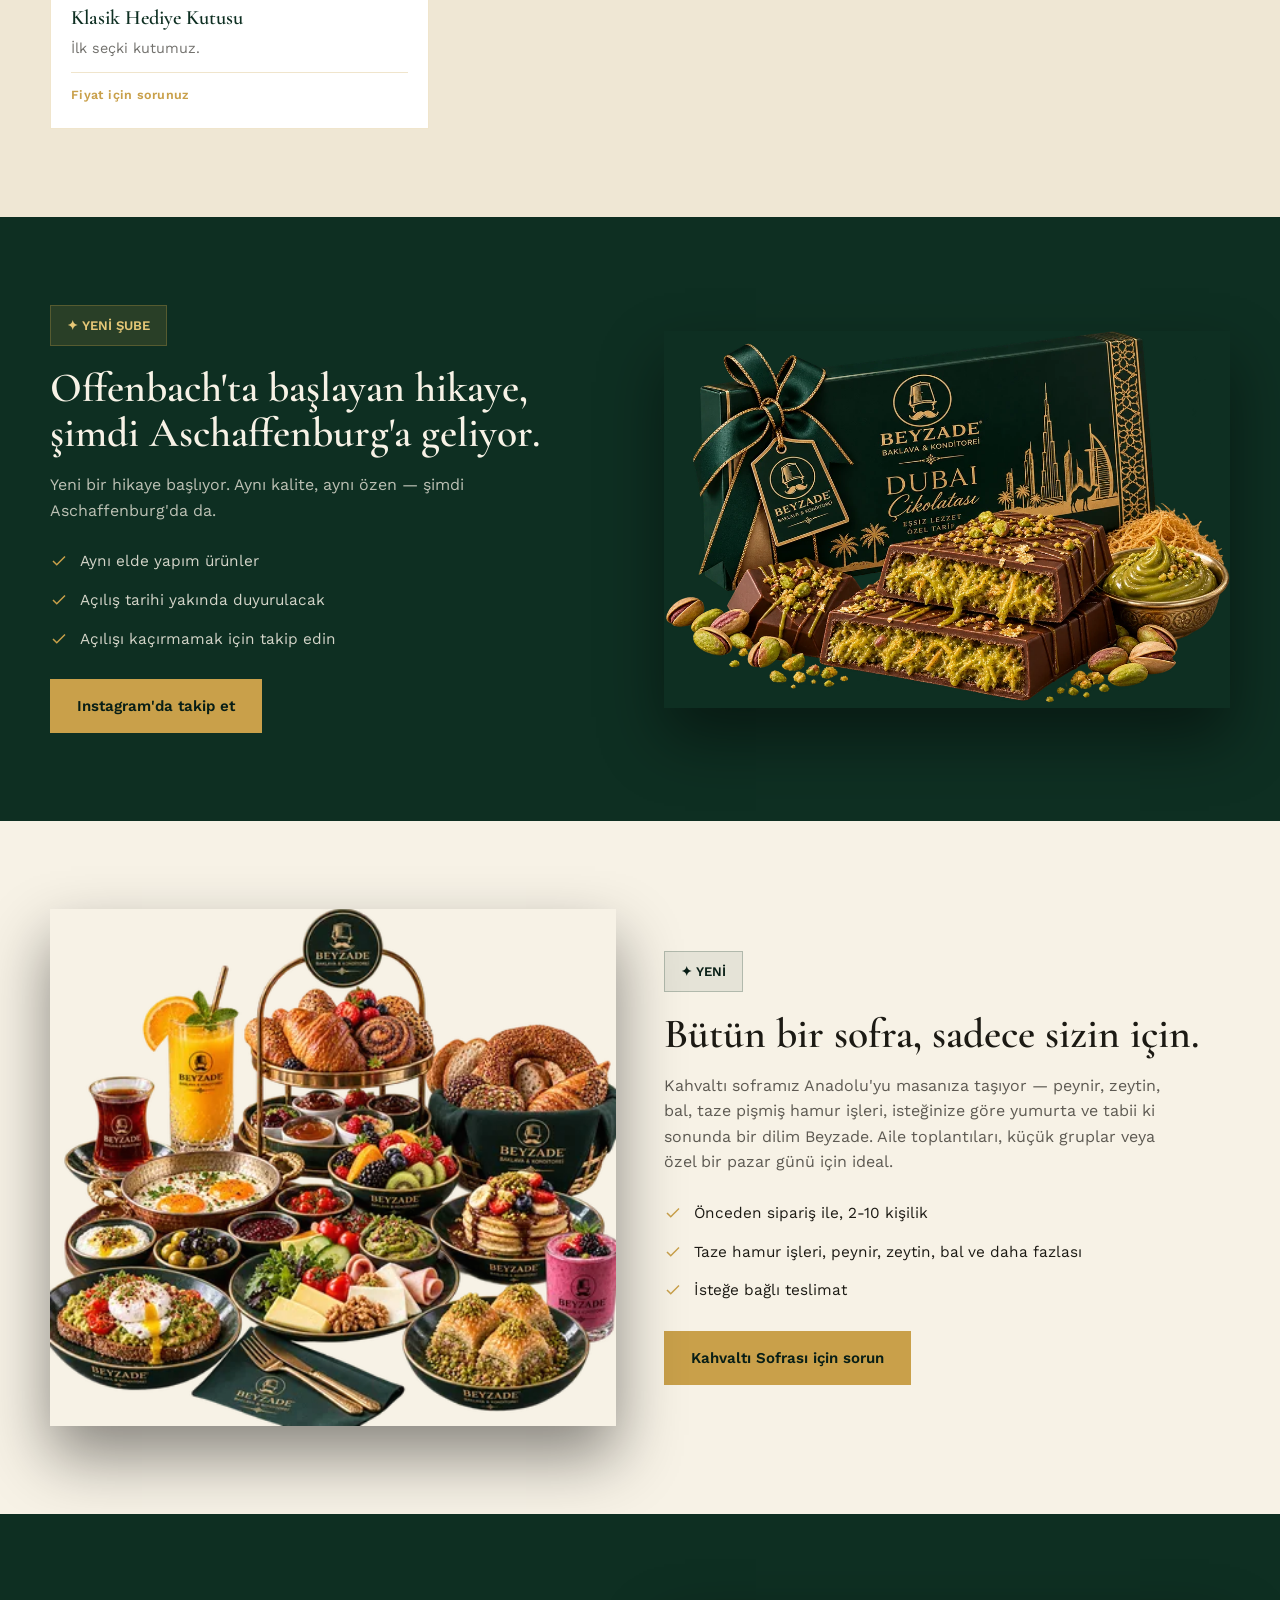
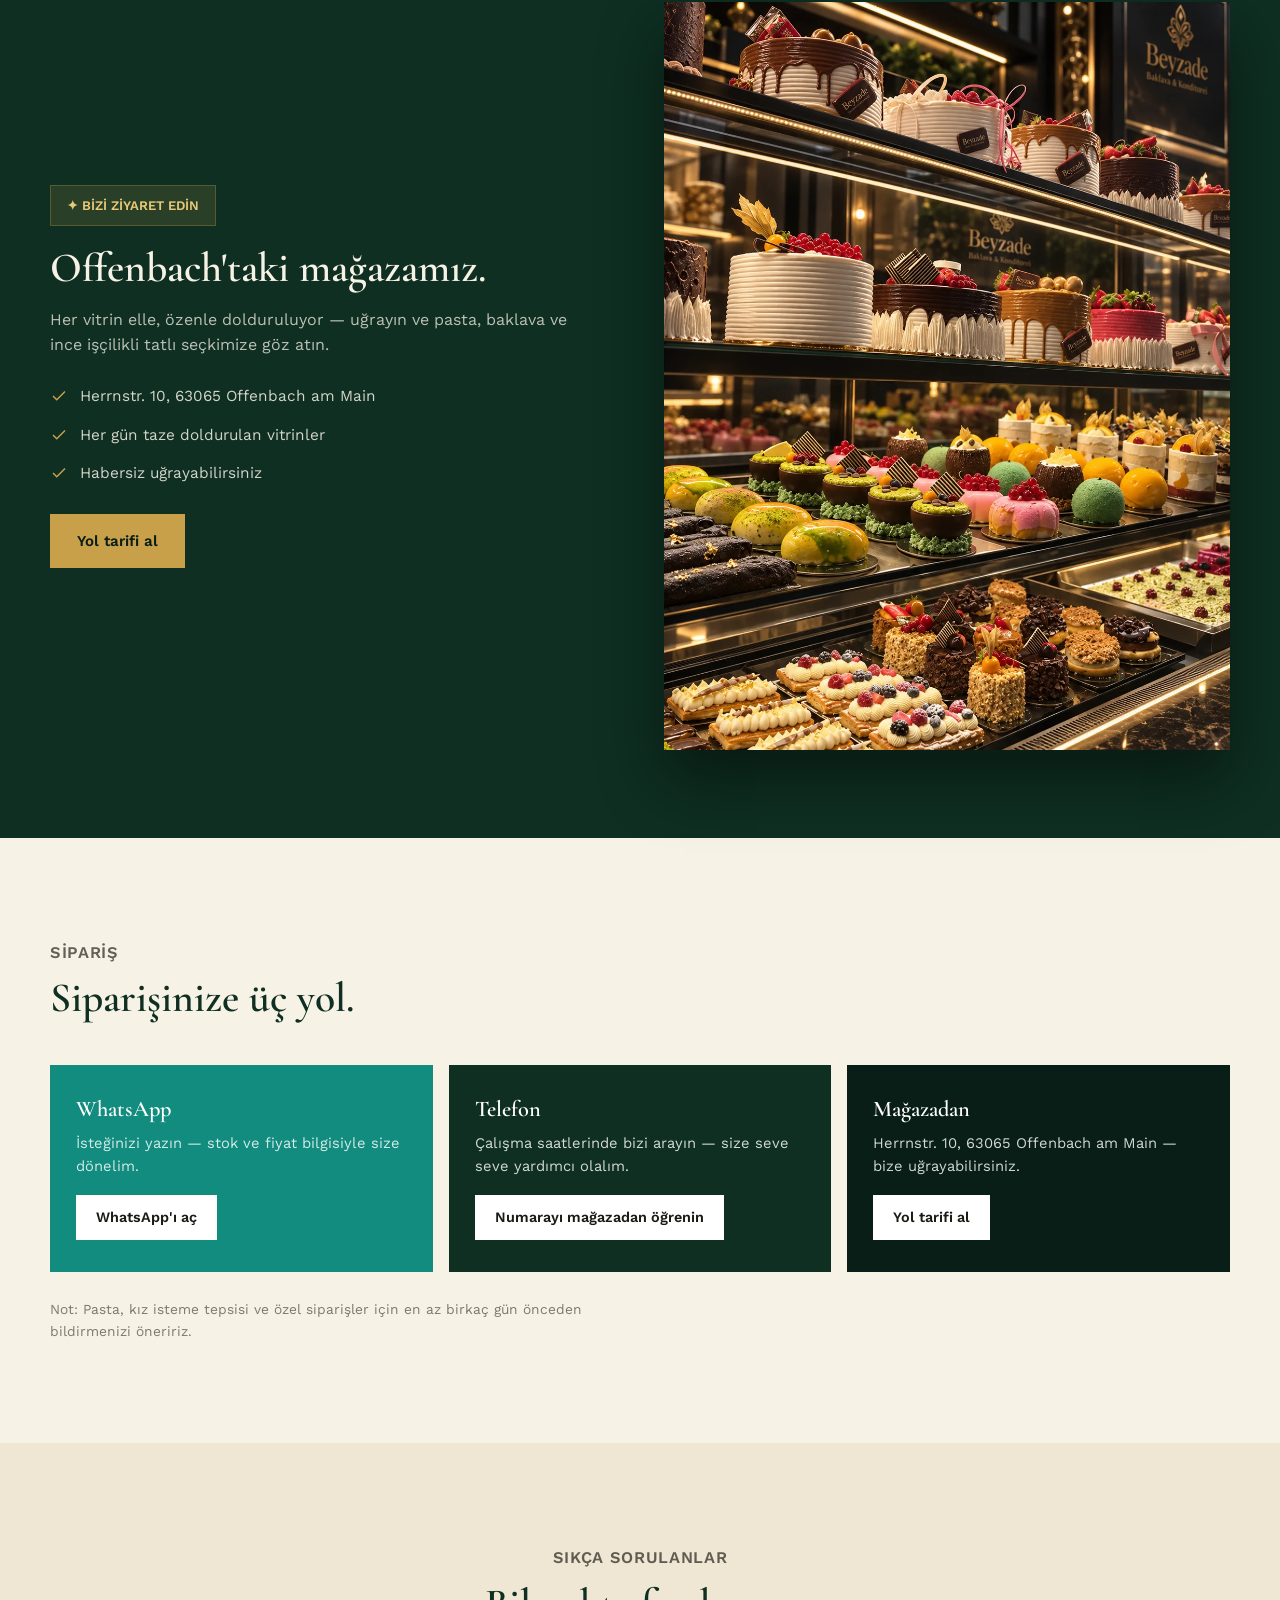
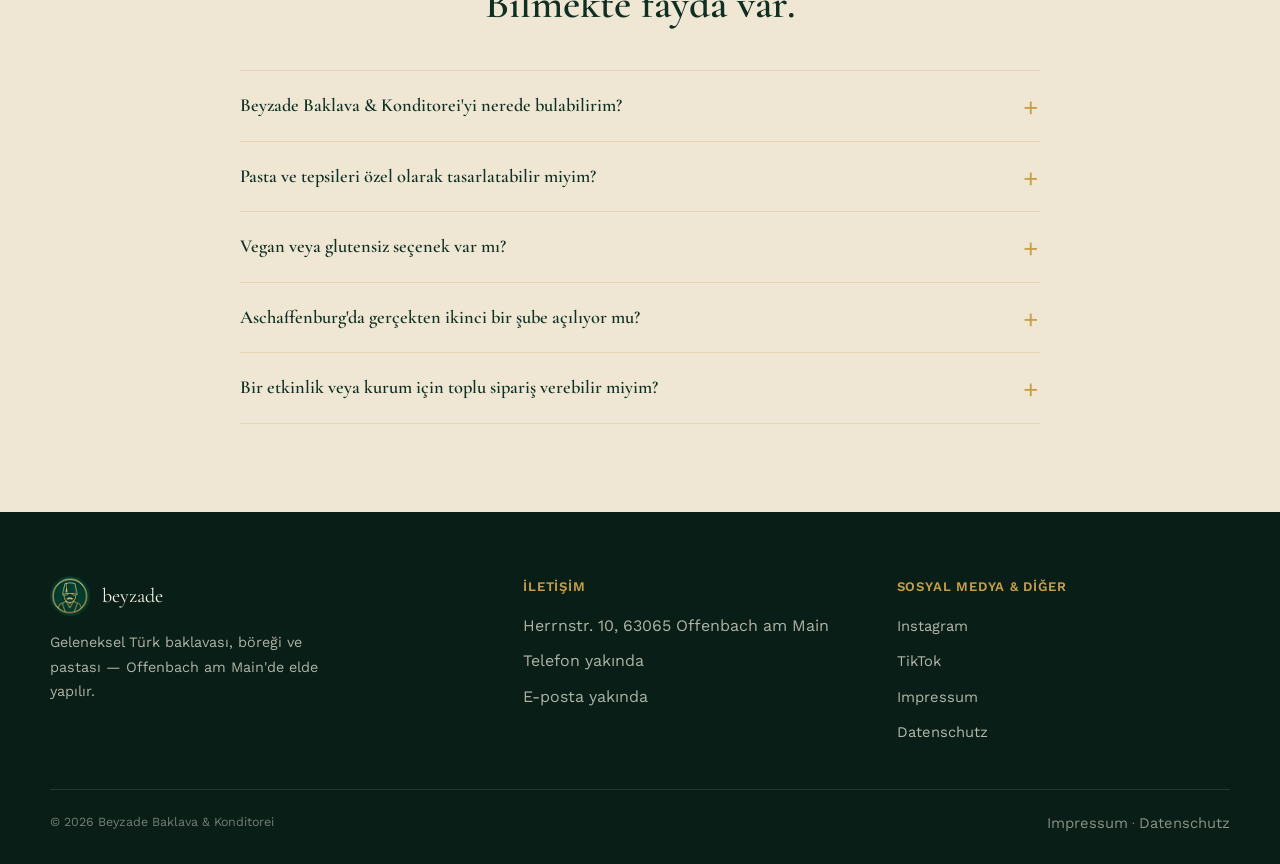
==== commit fb0e08e1: "Add files via upload" ====
--- a/tr/index.html
+++ b/tr/index.html
@@ -155,7 +155,6 @@
       <button class="cat-tab" data-cat="torten">Pasta &amp; Özel Günler</button>
       <button class="cat-tab" data-cat="genuss">Dondurma, Kahve &amp; Diğer</button>
       <button class="cat-tab" data-cat="tatlilar">Tatlılar &amp; Meyve</button>
-      <button class="cat-tab" data-cat="getraenke">İçecekler</button>
       <button class="cat-tab" data-cat="box">Hediye Kutuları</button>
     </div>
 
@@ -326,16 +325,6 @@
         <div class="body"><h3>Sütlü Tatlılar</h3><p>Sütlaç, crème brûlée, kazandibi, keşkül, supangle ve daha fazlası — geleneksel tarifler, modern yorum.</p><span class="price">Fiyat için sorunuz</span></div>
       </article>
 
-      <article class="product-card span-all" data-cat="getraenke">
-        <div class="thumb thumb-wide"><img src="../assets/img/products/mineralwasser-sm.webp" width="440" height="102" alt="Maden Suyu Çeşitleri" loading="lazy"></div>
-        <div class="body"><h3>Maden Suyu Çeşitleri</h3><p>Klasik, limon, misket limonu, nar, portakal, çilek, premium — doğal ve ferahlatıcı.</p><span class="price">Fiyat için sorunuz</span></div>
-      </article>
-
-      <article class="product-card span-all" data-cat="getraenke">
-        <div class="thumb thumb-wide"><img src="../assets/img/products/frische-saefte-sm.webp" width="440" height="102" alt="Taze Sıkılmış Meyve Suları" loading="lazy"></div>
-        <div class="body"><h3>Taze Sıkılmış Meyve Suları</h3><p>Portakal, nar, limon, elma, çilek ve daha fazlası — her gün taze sıkılır.</p><span class="price">Fiyat için sorunuz</span></div>
-      </article>
-
       <article class="product-card" data-cat="kek">
         <div class="thumb"><img src="../assets/img/products/kek-cikolata-sm.webp" width="440" height="330" alt="Çikolatalı Pasta" loading="lazy"></div>
         <div class="body"><h3>Çikolatalı Pasta</h3><p>Bitter çikolata ganajı, sulu kat kat pandispanya — çikolata severler için.</p><span class="price">Fiyat için sorunuz</span></div>
@@ -356,12 +345,17 @@
         <div class="body"><h3>Limonlu Cheesecake</h3><p>Kremamsı cheesecake, taze limon dokunuşuyla.</p><span class="price">Fiyat için sorunuz</span></div>
       </article>
 
+      <article class="product-card" data-cat="kek">
+        <div class="thumb"><img src="../assets/img/products/kek-marble-sm.webp" width="440" height="330" alt="Mermer Kek" loading="lazy"></div>
+        <div class="body"><h3>Mermer Kek</h3><p>Klasik pişirilmiş, ince kakao damarlarıyla.</p><span class="price">Fiyat için sorunuz</span></div>
+      </article>
+
       <article class="product-card" data-cat="tatlilar">
         <div class="thumb"><img src="../assets/img/products/profiterol-kule-sm.webp" width="440" height="330" alt="Profiterol Kulesi" loading="lazy"></div>
         <div class="body"><h3>Profiterol</h3><p>Hafif ve havadar, çikolata sos ve fıstıkla — bir kule dolusu lezzet.</p><span class="price">Fiyat için sorunuz</span></div>
       </article>
 
-      <article class="product-card" data-cat="getraenke">
+      <article class="product-card" data-cat="tatlilar">
         <div class="thumb"><img src="../assets/img/products/meyve-suyu-sise-sm.webp" width="440" height="330" alt="Şişe Meyve Suyu" loading="lazy"></div>
         <div class="body"><h3>Şişe Meyve Suyu</h3><p>Nar, portakal, elma — şişelenmiş, yolda içmeye hazır.</p><span class="price">Fiyat için sorunuz</span></div>
       </article>
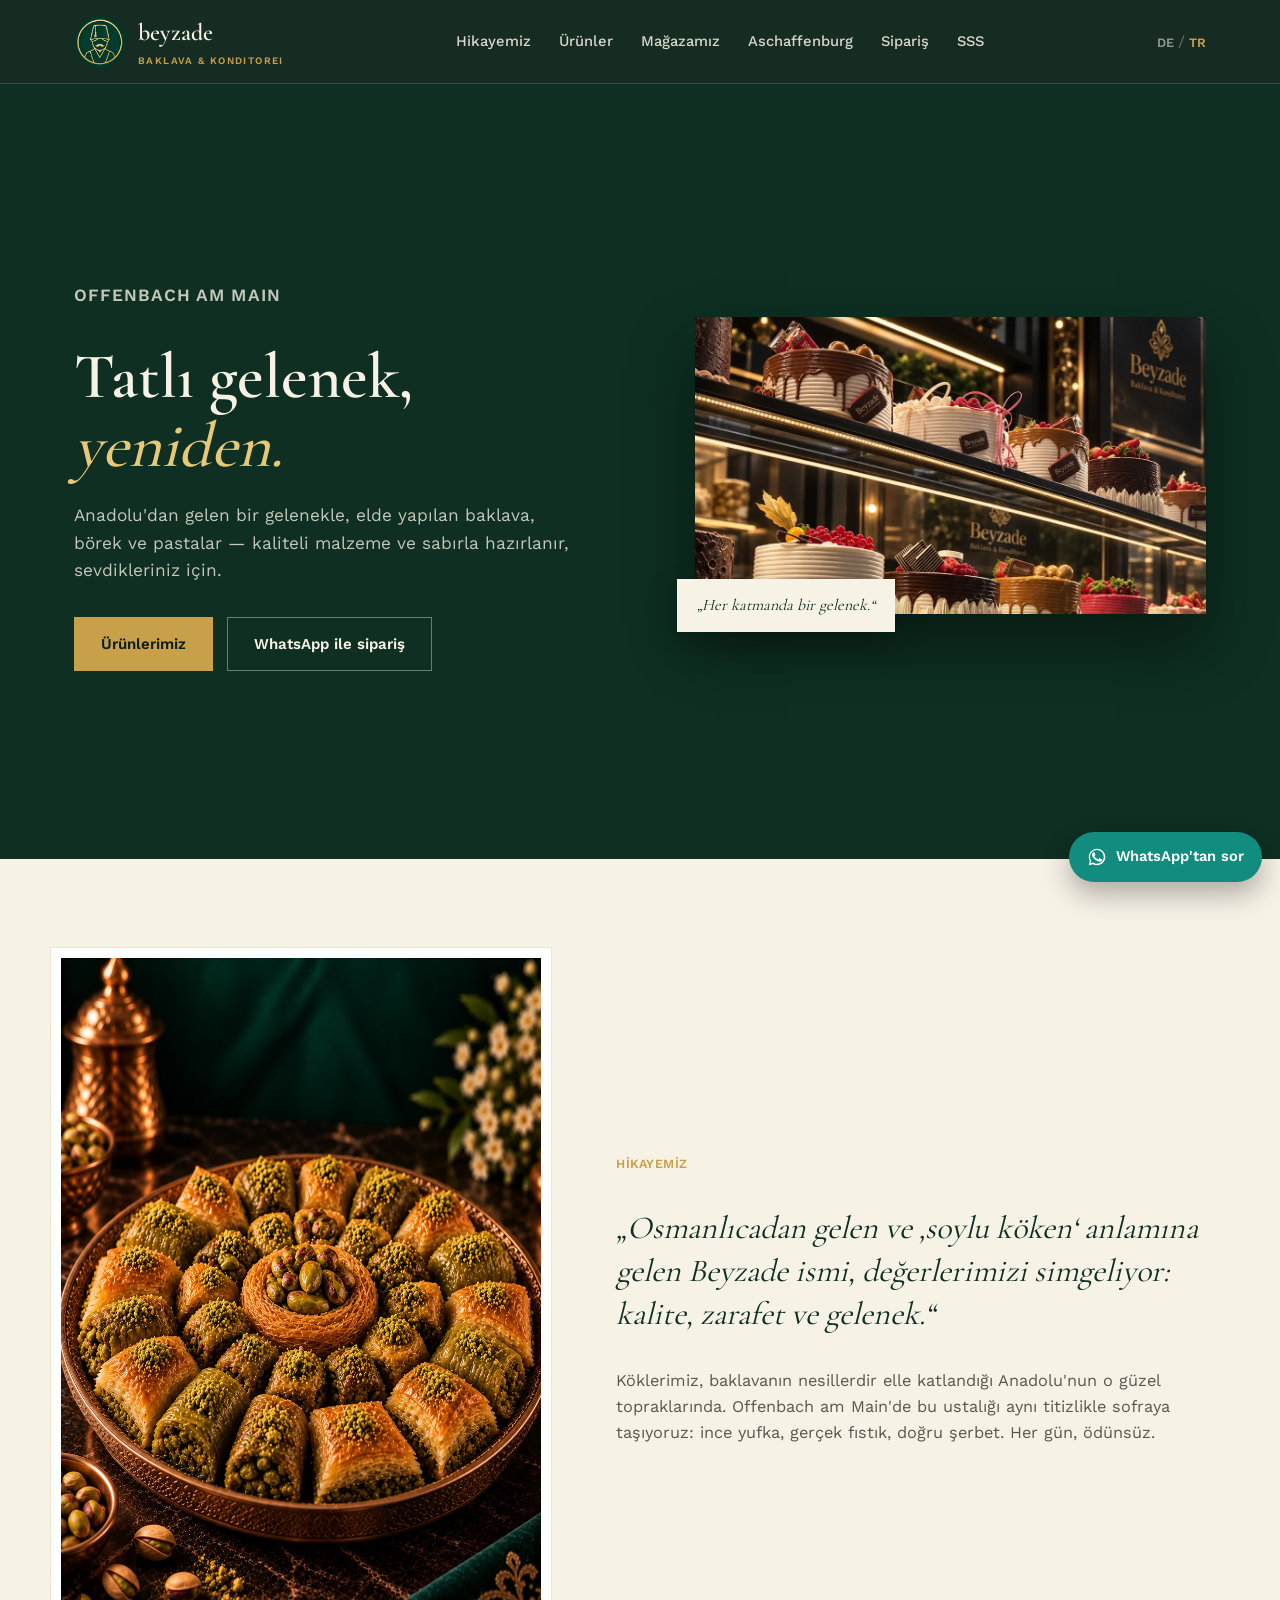
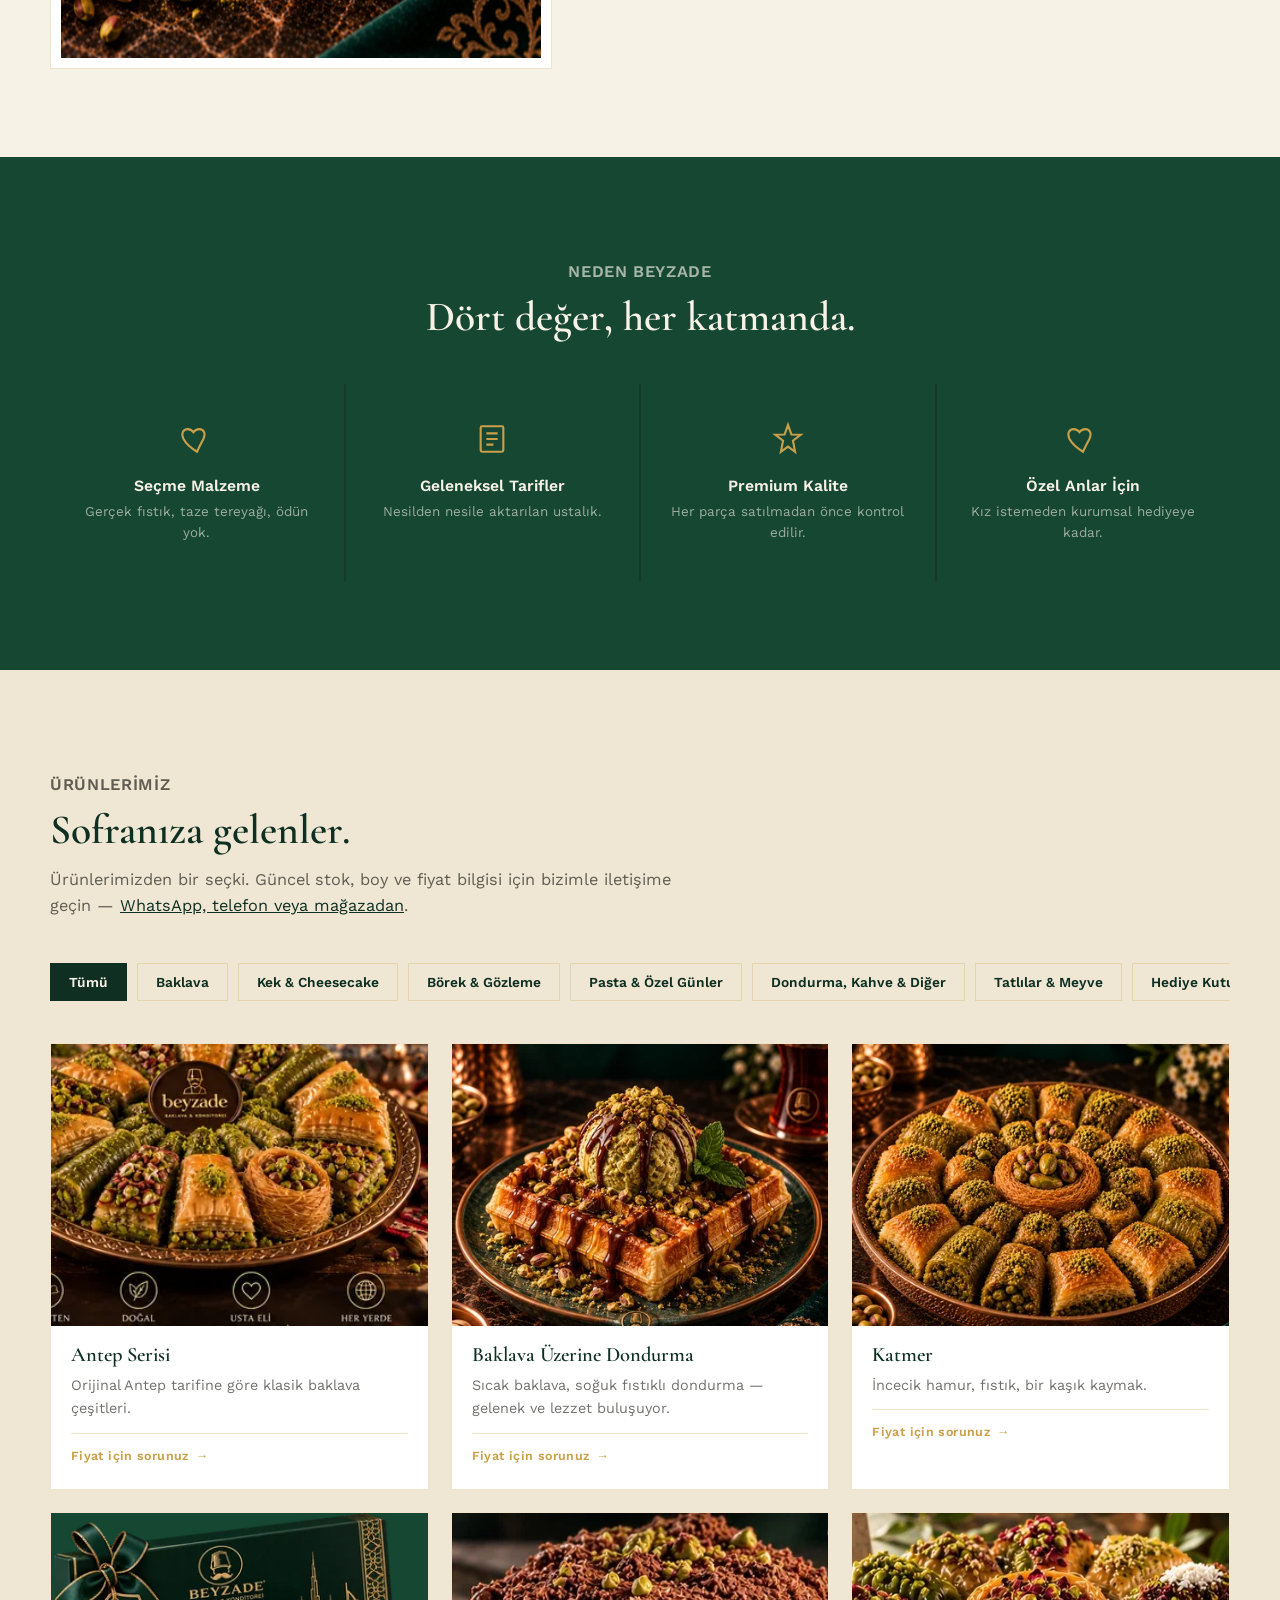
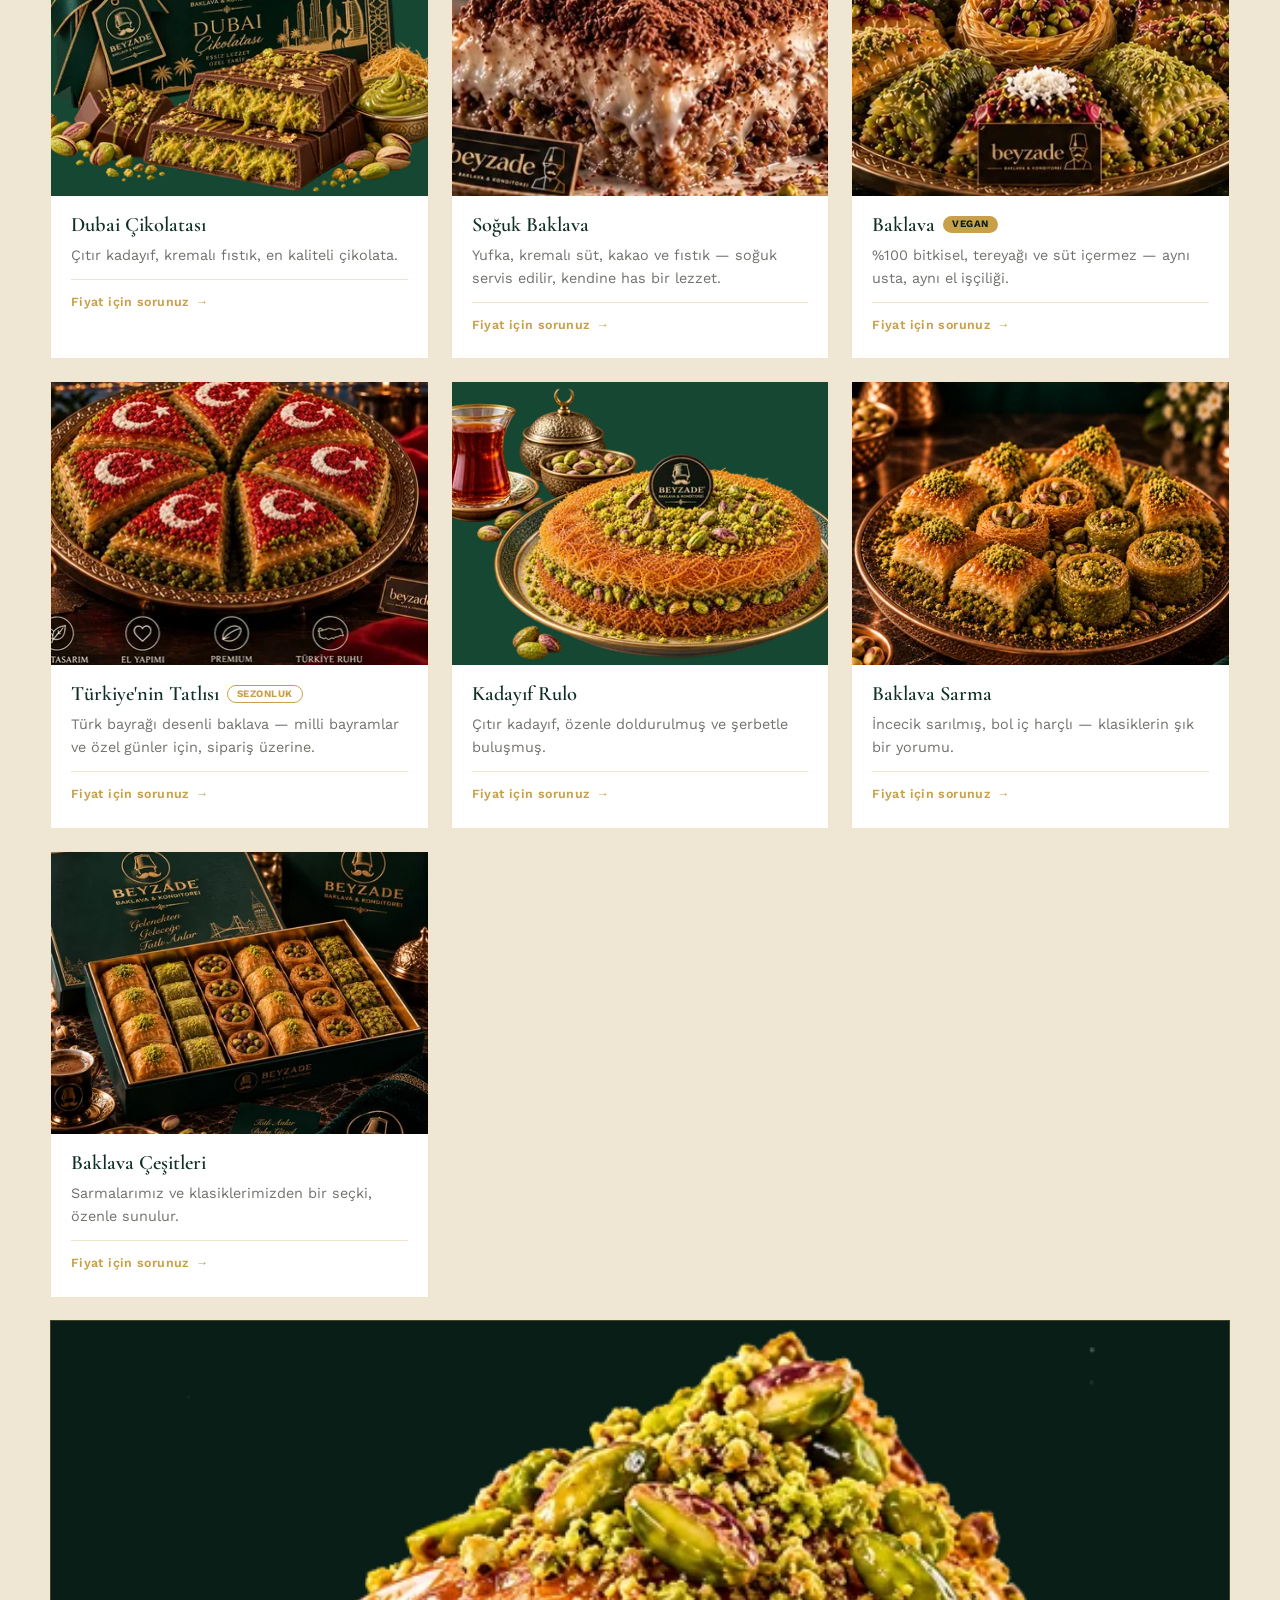
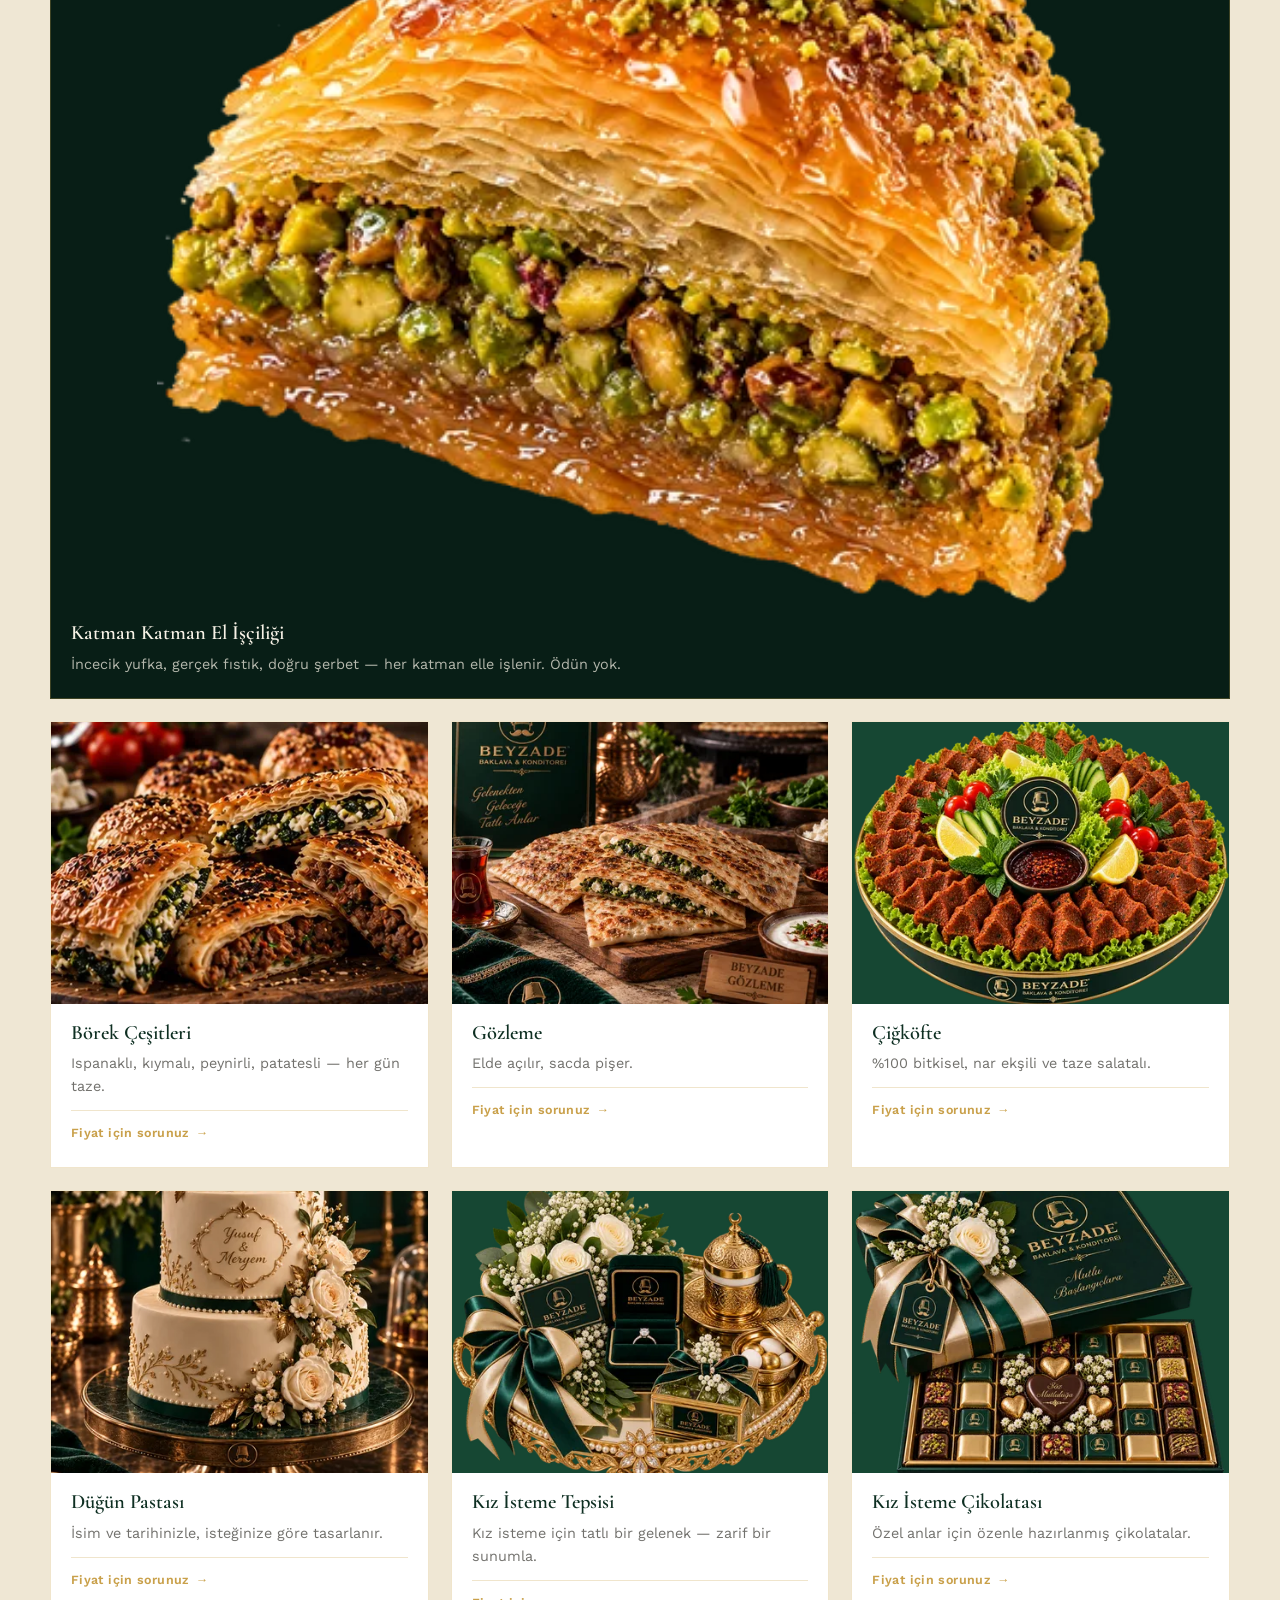
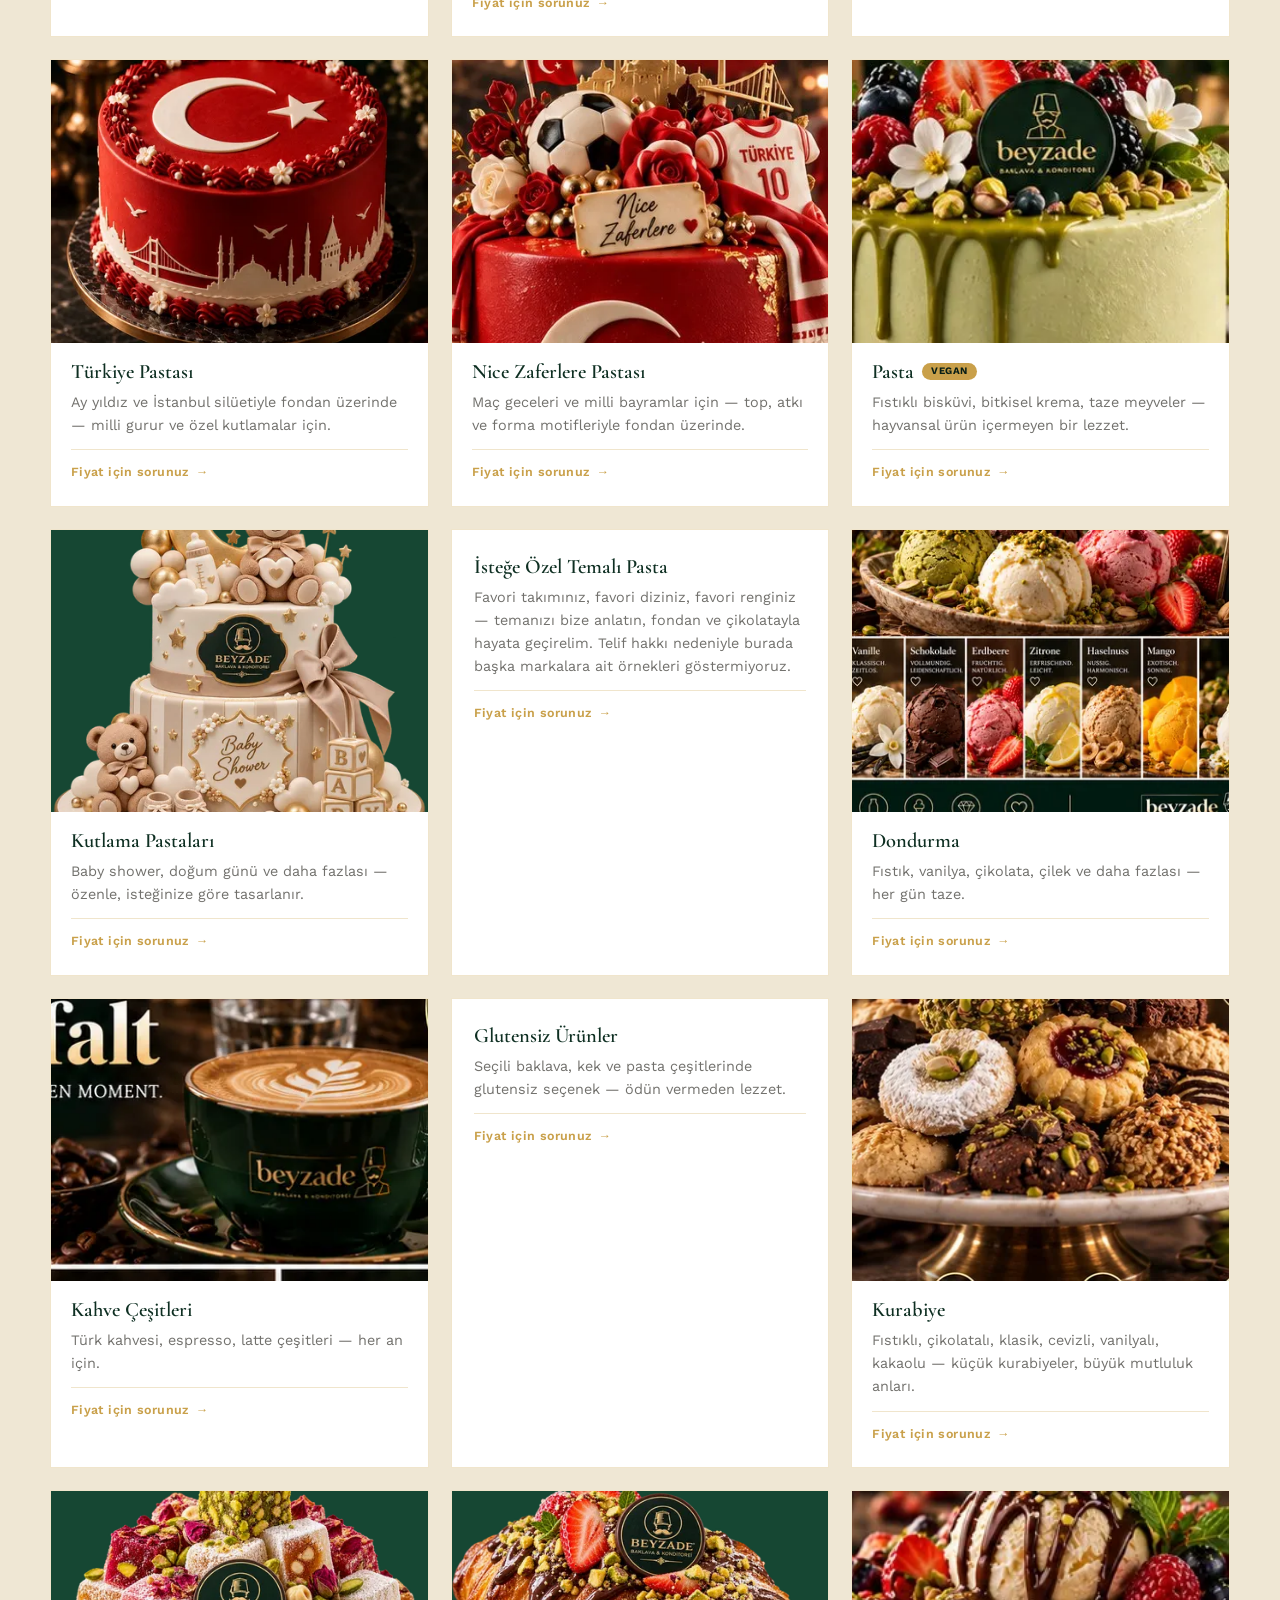
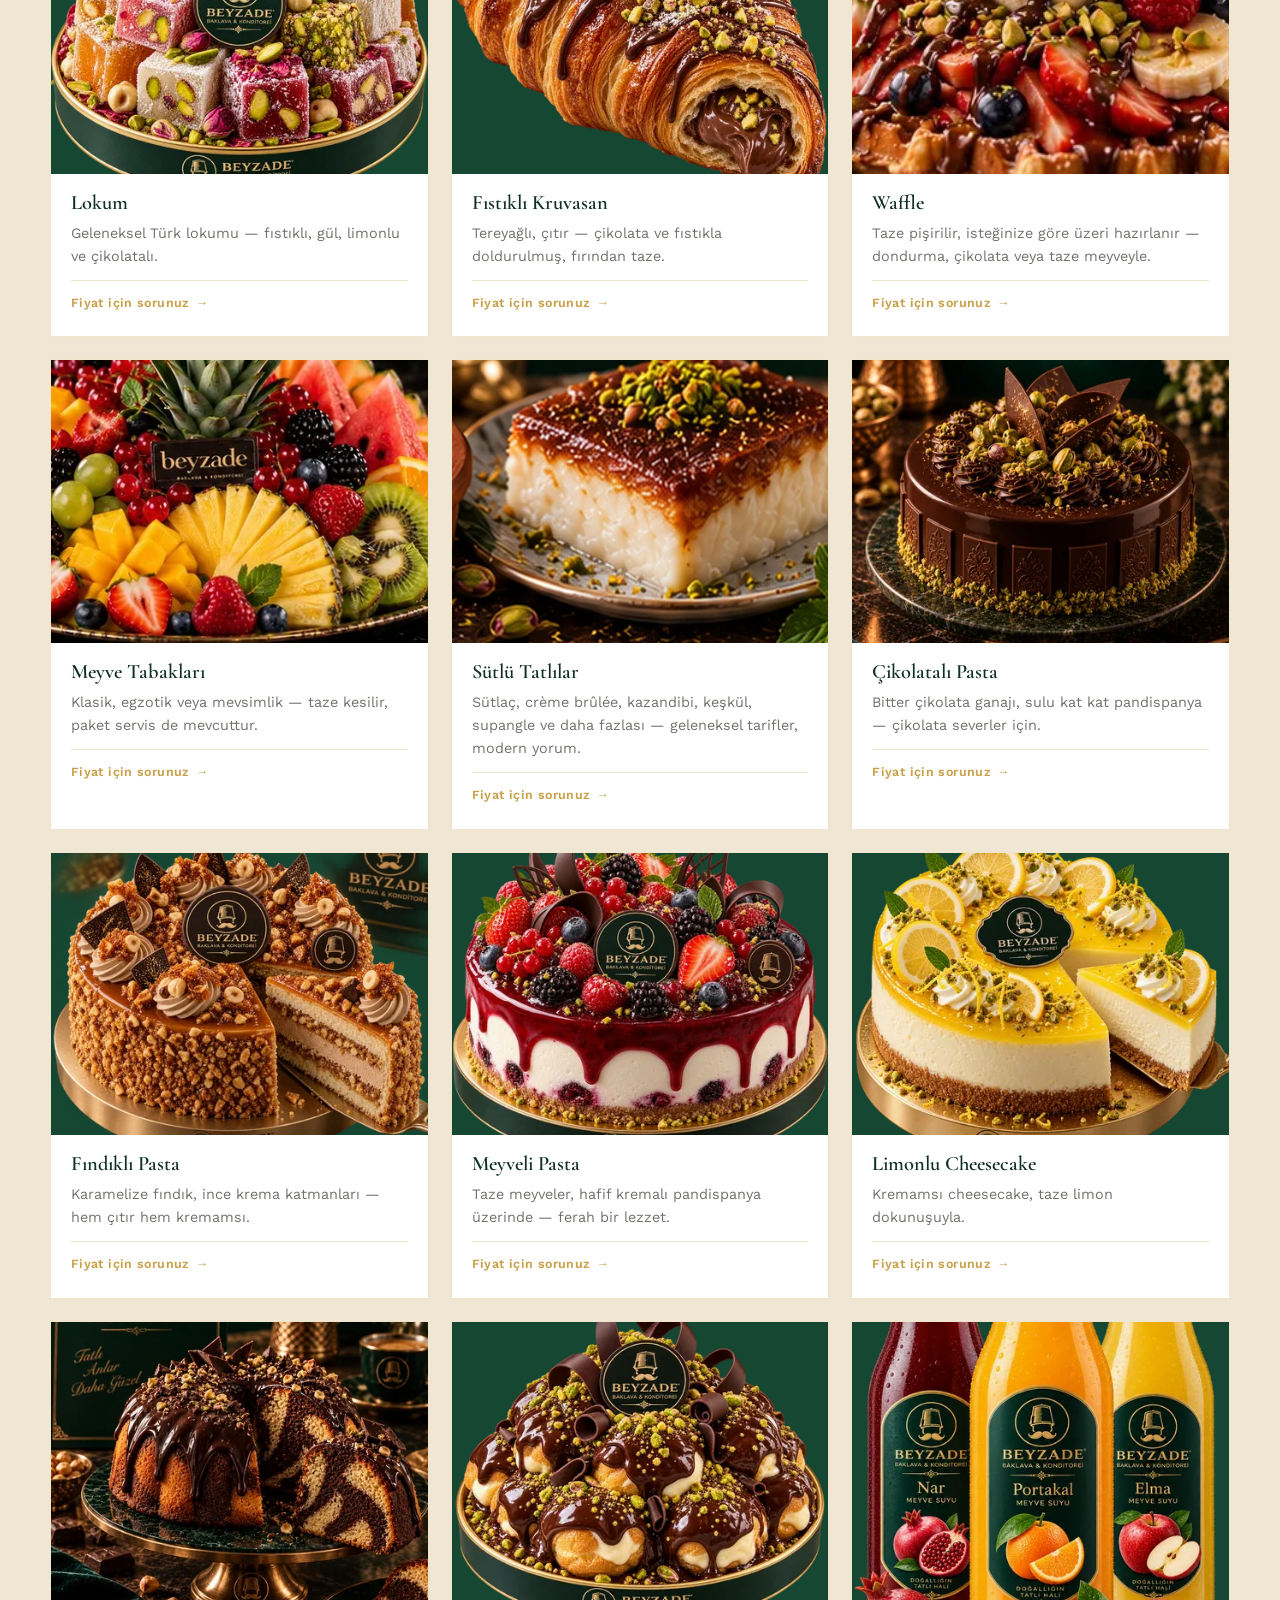
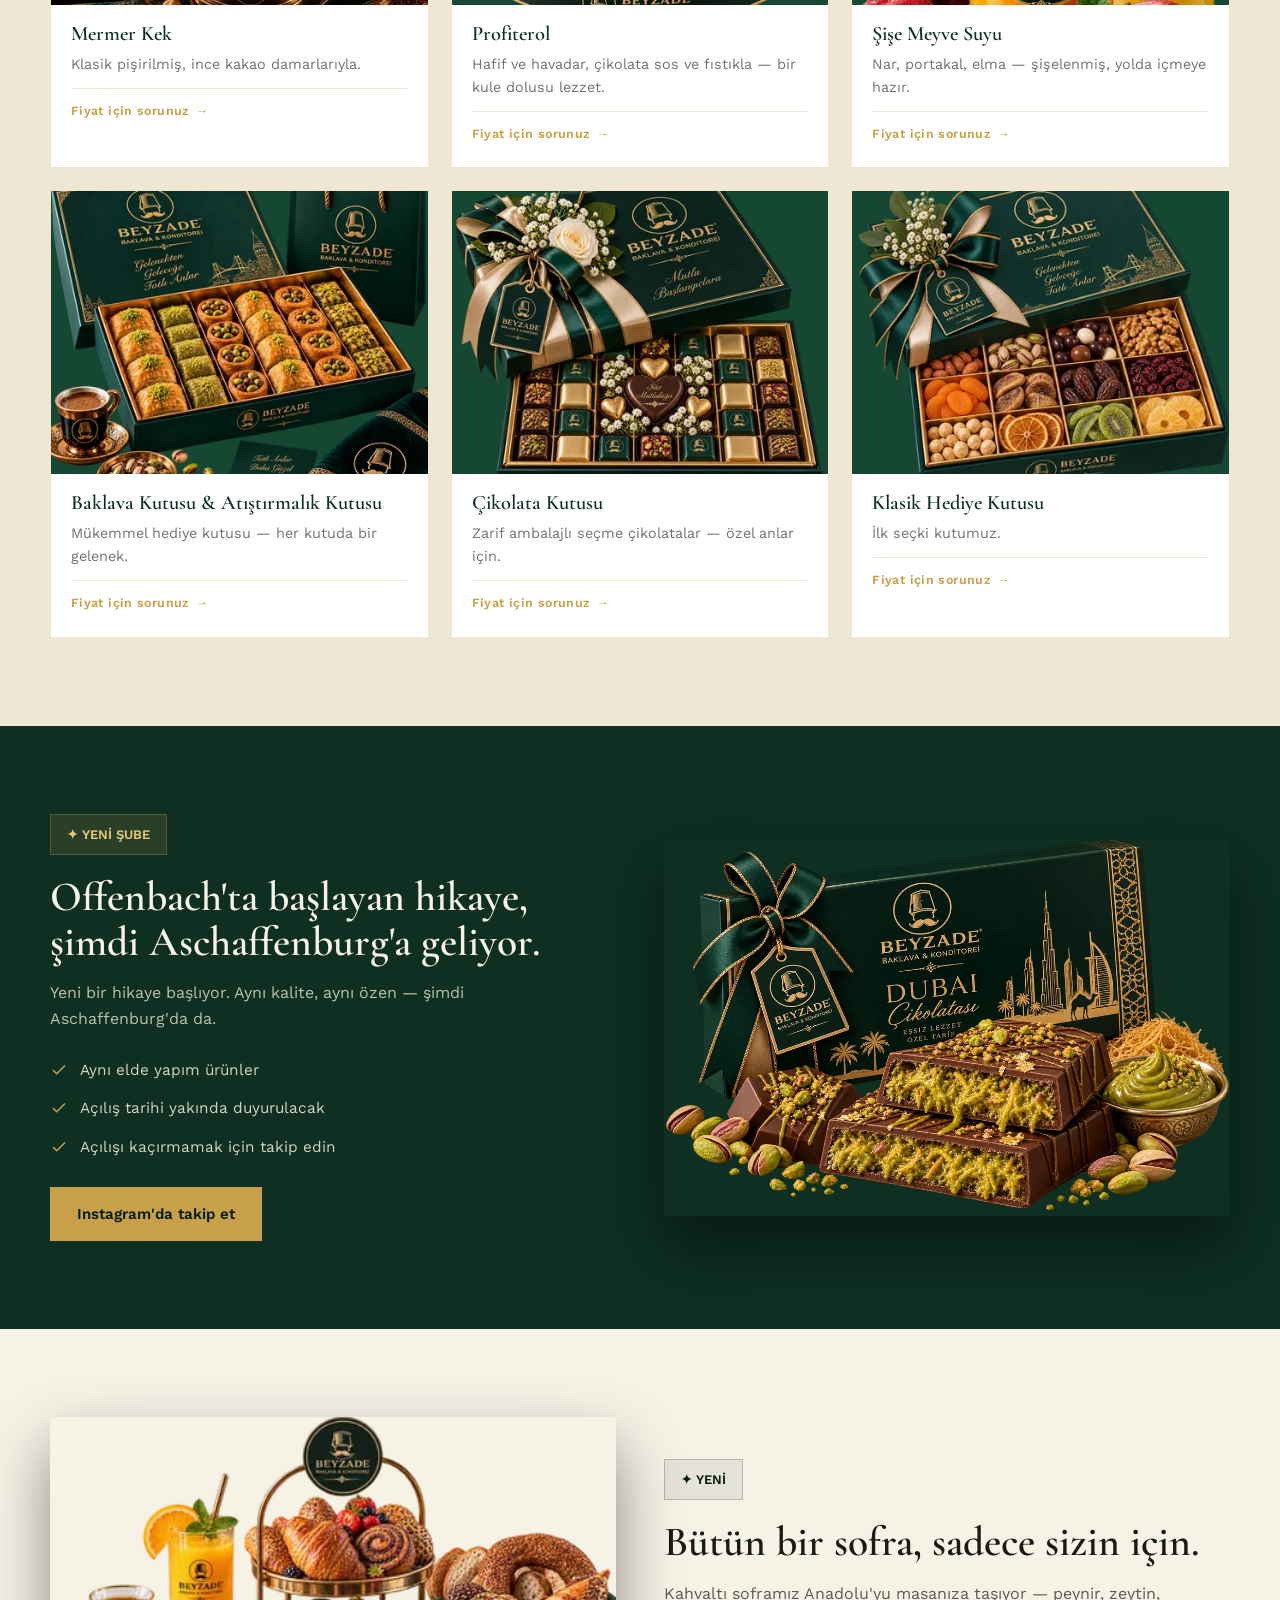
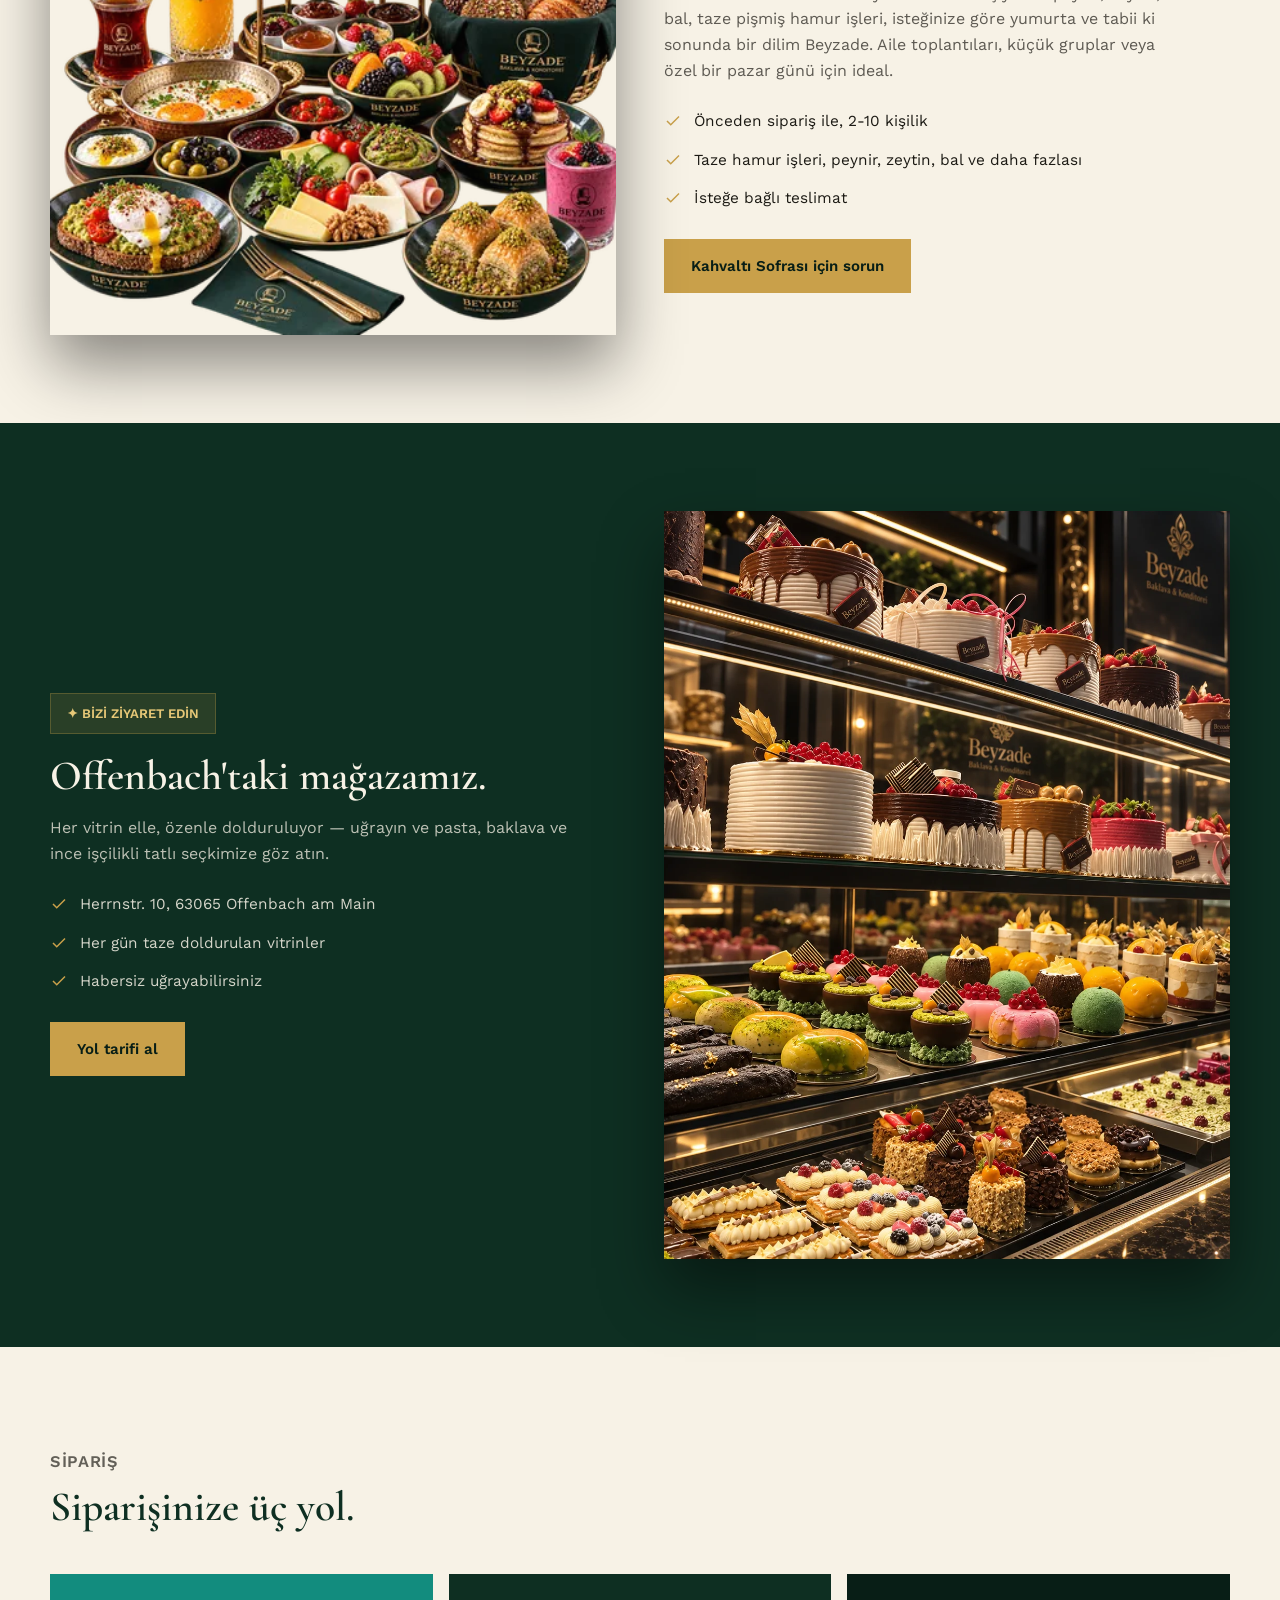
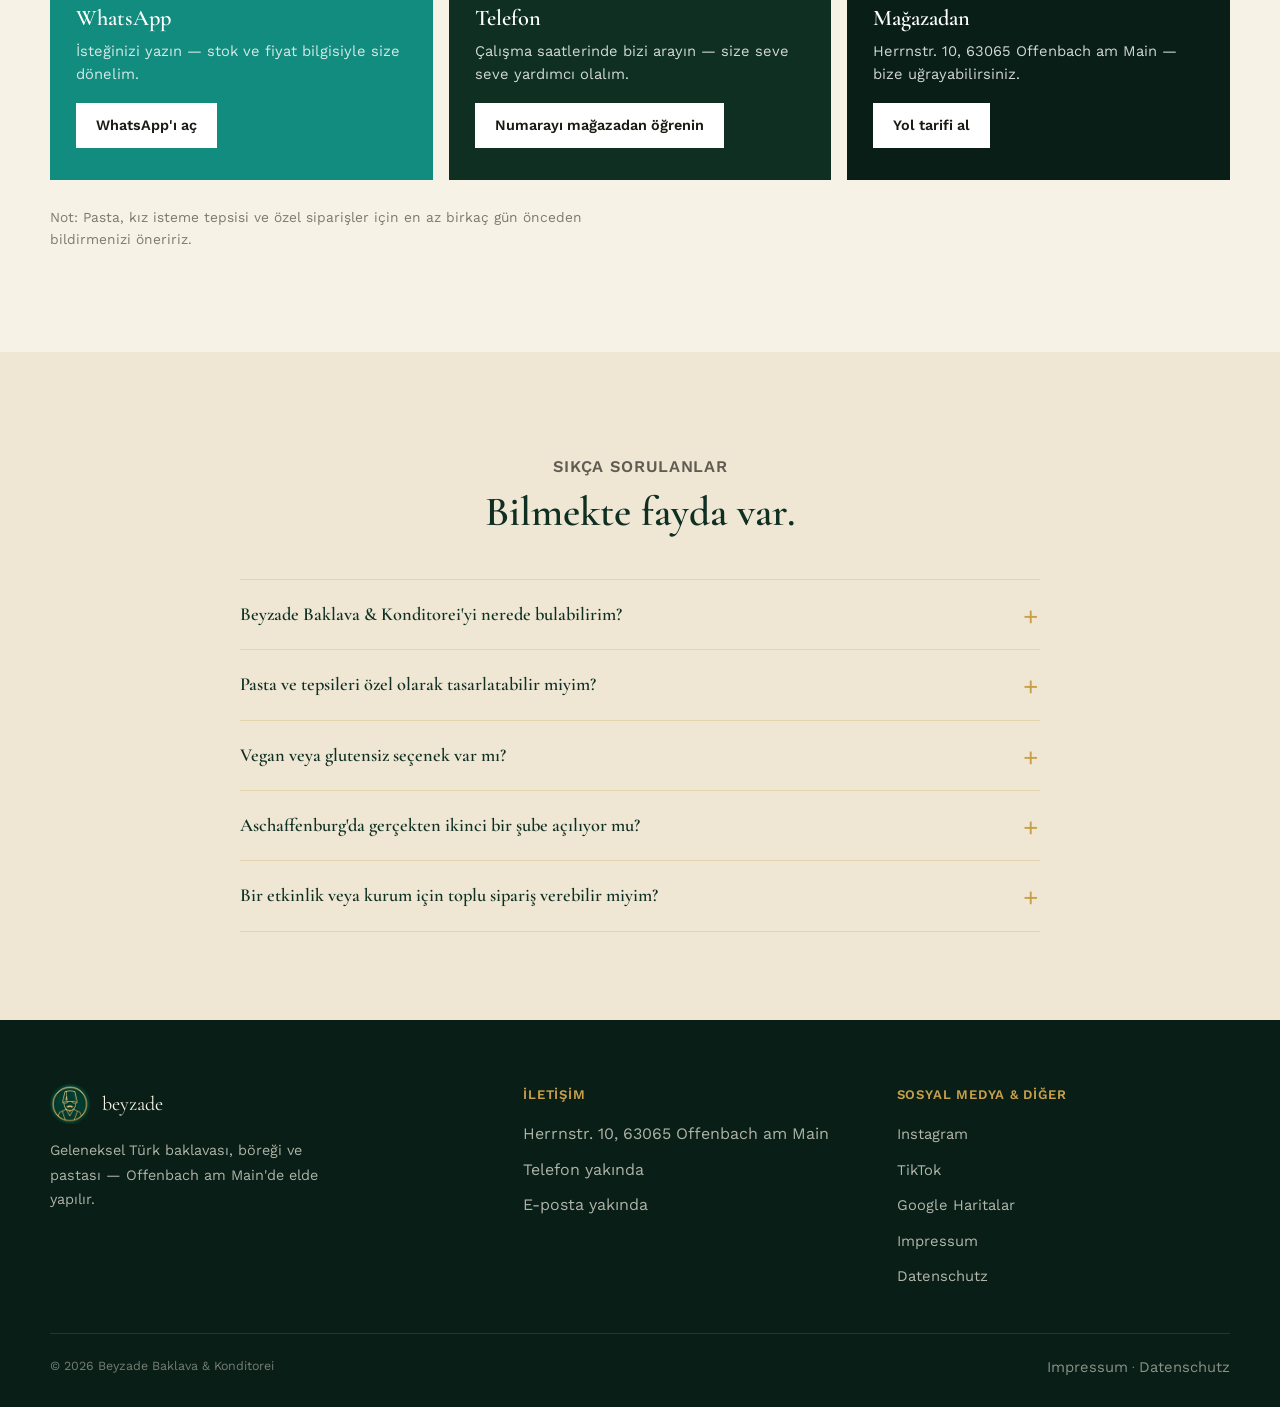
==== commit 264a11d8: "Add files via upload" ====
--- a/tr/index.html
+++ b/tr/index.html
@@ -162,52 +162,52 @@
 
       <article class="product-card" data-cat="baklava">
         <div class="thumb"><img src="../assets/img/products/antep-serisi-sm.webp" width="440" height="330" alt="Antep-Serie Baklava" loading="lazy"></div>
-        <div class="body"><h3>Antep Serisi</h3><p>Orijinal Antep tarifine göre klasik baklava çeşitleri.</p><span class="price">Fiyat için sorunuz</span></div>
+        <div class="body"><h3>Antep Serisi</h3><p>Orijinal Antep tarifine göre klasik baklava çeşitleri.</p><a class="price" href="https://wa.me/491511106060X?text=Merhaba%2C%20bu%20%C3%BCr%C3%BCn%20hakk%C4%B1nda%20bilgi%20almak%20istiyorum." target="_blank" rel="noopener">Fiyat için sorunuz</a></div>
       </article>
 
       <article class="product-card" data-cat="baklava">
         <div class="thumb"><img src="../assets/img/products/baklava-dondurma-sm.webp" width="440" height="330" alt="Baklava mit Eis" loading="lazy"></div>
-        <div class="body"><h3>Baklava Üzerine Dondurma</h3><p>Sıcak baklava, soğuk fıstıklı dondurma — gelenek ve lezzet buluşuyor.</p><span class="price">Fiyat için sorunuz</span></div>
+        <div class="body"><h3>Baklava Üzerine Dondurma</h3><p>Sıcak baklava, soğuk fıstıklı dondurma — gelenek ve lezzet buluşuyor.</p><a class="price" href="https://wa.me/491511106060X?text=Merhaba%2C%20bu%20%C3%BCr%C3%BCn%20hakk%C4%B1nda%20bilgi%20almak%20istiyorum." target="_blank" rel="noopener">Fiyat için sorunuz</a></div>
       </article>
 
       <article class="product-card" data-cat="baklava">
         <div class="thumb"><img src="../assets/img/products/katmer-sm.webp" width="440" height="330" alt="Katmer mit Pistazie" loading="lazy"></div>
-        <div class="body"><h3>Katmer</h3><p>İncecik hamur, fıstık, bir kaşık kaymak.</p><span class="price">Fiyat için sorunuz</span></div>
+        <div class="body"><h3>Katmer</h3><p>İncecik hamur, fıstık, bir kaşık kaymak.</p><a class="price" href="https://wa.me/491511106060X?text=Merhaba%2C%20bu%20%C3%BCr%C3%BCn%20hakk%C4%B1nda%20bilgi%20almak%20istiyorum." target="_blank" rel="noopener">Fiyat için sorunuz</a></div>
       </article>
 
       <article class="product-card" data-cat="baklava">
         <div class="thumb"><img src="../assets/img/products/dubai-cikolata-sm.webp" width="440" height="330" alt="Dubai Schokolade" loading="lazy"></div>
-        <div class="body"><h3>Dubai Çikolatası</h3><p>Çıtır kadayıf, kremalı fıstık, en kaliteli çikolata.</p><span class="price">Fiyat için sorunuz</span></div>
+        <div class="body"><h3>Dubai Çikolatası</h3><p>Çıtır kadayıf, kremalı fıstık, en kaliteli çikolata.</p><a class="price" href="https://wa.me/491511106060X?text=Merhaba%2C%20bu%20%C3%BCr%C3%BCn%20hakk%C4%B1nda%20bilgi%20almak%20istiyorum." target="_blank" rel="noopener">Fiyat için sorunuz</a></div>
       </article>
 
       <article class="product-card" data-cat="baklava">
         <div class="thumb"><img src="../assets/img/products/soguk-baklava-sm.webp" width="440" height="330" alt="Soğuk Baklava" loading="lazy"></div>
-        <div class="body"><h3>Soğuk Baklava</h3><p>Yufka, kremalı süt, kakao ve fıstık — soğuk servis edilir, kendine has bir lezzet.</p><span class="price">Fiyat için sorunuz</span></div>
+        <div class="body"><h3>Soğuk Baklava</h3><p>Yufka, kremalı süt, kakao ve fıstık — soğuk servis edilir, kendine has bir lezzet.</p><a class="price" href="https://wa.me/491511106060X?text=Merhaba%2C%20bu%20%C3%BCr%C3%BCn%20hakk%C4%B1nda%20bilgi%20almak%20istiyorum." target="_blank" rel="noopener">Fiyat için sorunuz</a></div>
       </article>
 
       <article class="product-card" data-cat="baklava">
         <div class="thumb"><img src="../assets/img/products/vegan-baklava-sm.webp" width="440" height="330" alt="Vegan Baklava Serisi" loading="lazy"></div>
-        <div class="body"><h3>Baklava <span class="tag-pill">VEGAN</span></h3><p>%100 bitkisel, tereyağı ve süt içermez — aynı usta, aynı el işçiliği.</p><span class="price">Fiyat için sorunuz</span></div>
+        <div class="body"><h3>Baklava <span class="tag-pill">VEGAN</span></h3><p>%100 bitkisel, tereyağı ve süt içermez — aynı usta, aynı el işçiliği.</p><a class="price" href="https://wa.me/491511106060X?text=Merhaba%2C%20bu%20%C3%BCr%C3%BCn%20hakk%C4%B1nda%20bilgi%20almak%20istiyorum." target="_blank" rel="noopener">Fiyat için sorunuz</a></div>
       </article>
 
       <article class="product-card" data-cat="baklava">
         <div class="thumb"><img src="../assets/img/products/bayrak-baklava-sm.webp" width="440" height="330" alt="Türk bayrağı desenli baklava" loading="lazy"></div>
-        <div class="body"><h3>Türkiye'nin Tatlısı <span class="tag-pill outline">SEZONLUK</span></h3><p>Türk bayrağı desenli baklava — milli bayramlar ve özel günler için, sipariş üzerine.</p><span class="price">Fiyat için sorunuz</span></div>
+        <div class="body"><h3>Türkiye'nin Tatlısı <span class="tag-pill outline">SEZONLUK</span></h3><p>Türk bayrağı desenli baklava — milli bayramlar ve özel günler için, sipariş üzerine.</p><a class="price" href="https://wa.me/491511106060X?text=Merhaba%2C%20bu%20%C3%BCr%C3%BCn%20hakk%C4%B1nda%20bilgi%20almak%20istiyorum." target="_blank" rel="noopener">Fiyat için sorunuz</a></div>
       </article>
 
       <article class="product-card" data-cat="baklava">
         <div class="thumb"><img src="../assets/img/products/kadayif-sarma-sm.webp" width="440" height="330" alt="Kadayıf Rulo" loading="lazy"></div>
-        <div class="body"><h3>Kadayıf Rulo</h3><p>Çıtır kadayıf, özenle doldurulmuş ve şerbetle buluşmuş.</p><span class="price">Fiyat için sorunuz</span></div>
+        <div class="body"><h3>Kadayıf Rulo</h3><p>Çıtır kadayıf, özenle doldurulmuş ve şerbetle buluşmuş.</p><a class="price" href="https://wa.me/491511106060X?text=Merhaba%2C%20bu%20%C3%BCr%C3%BCn%20hakk%C4%B1nda%20bilgi%20almak%20istiyorum." target="_blank" rel="noopener">Fiyat için sorunuz</a></div>
       </article>
 
       <article class="product-card" data-cat="baklava">
         <div class="thumb"><img src="../assets/img/products/baklava-sarma-tepsi-sm.webp" width="440" height="330" alt="Baklava Sarma" loading="lazy"></div>
-        <div class="body"><h3>Baklava Sarma</h3><p>İncecik sarılmış, bol iç harçlı — klasiklerin şık bir yorumu.</p><span class="price">Fiyat için sorunuz</span></div>
+        <div class="body"><h3>Baklava Sarma</h3><p>İncecik sarılmış, bol iç harçlı — klasiklerin şık bir yorumu.</p><a class="price" href="https://wa.me/491511106060X?text=Merhaba%2C%20bu%20%C3%BCr%C3%BCn%20hakk%C4%B1nda%20bilgi%20almak%20istiyorum." target="_blank" rel="noopener">Fiyat için sorunuz</a></div>
       </article>
 
       <article class="product-card" data-cat="baklava">
         <div class="thumb"><img src="../assets/img/products/baklava-fan-sm.webp" width="440" height="330" alt="Baklava Çeşitleri" loading="lazy"></div>
-        <div class="body"><h3>Baklava Çeşitleri</h3><p>Sarmalarımız ve klasiklerimizden bir seçki, özenle sunulur.</p><span class="price">Fiyat için sorunuz</span></div>
+        <div class="body"><h3>Baklava Çeşitleri</h3><p>Sarmalarımız ve klasiklerimizden bir seçki, özenle sunulur.</p><a class="price" href="https://wa.me/491511106060X?text=Merhaba%2C%20bu%20%C3%BCr%C3%BCn%20hakk%C4%B1nda%20bilgi%20almak%20istiyorum." target="_blank" rel="noopener">Fiyat için sorunuz</a></div>
       </article>
 
       <article class="product-card span-all" data-cat="baklava" style="background:var(--forest-deep);">
@@ -217,52 +217,52 @@
 
       <article class="product-card" data-cat="borek">
         <div class="thumb"><img src="../assets/img/products/tuzlular-yeni-sm.webp" width="440" height="330" alt="Börek Çeşitleri" loading="lazy"></div>
-        <div class="body"><h3>Börek Çeşitleri</h3><p>Ispanaklı, kıymalı, peynirli, patatesli — her gün taze.</p><span class="price">Fiyat için sorunuz</span></div>
+        <div class="body"><h3>Börek Çeşitleri</h3><p>Ispanaklı, kıymalı, peynirli, patatesli — her gün taze.</p><a class="price" href="https://wa.me/491511106060X?text=Merhaba%2C%20bu%20%C3%BCr%C3%BCn%20hakk%C4%B1nda%20bilgi%20almak%20istiyorum." target="_blank" rel="noopener">Fiyat için sorunuz</a></div>
       </article>
 
       <article class="product-card" data-cat="borek">
         <div class="thumb"><img src="../assets/img/products/gozleme-sm.webp" width="440" height="330" alt="Gözleme" loading="lazy"></div>
-        <div class="body"><h3>Gözleme</h3><p>Elde açılır, sacda pişer.</p><span class="price">Fiyat için sorunuz</span></div>
+        <div class="body"><h3>Gözleme</h3><p>Elde açılır, sacda pişer.</p><a class="price" href="https://wa.me/491511106060X?text=Merhaba%2C%20bu%20%C3%BCr%C3%BCn%20hakk%C4%B1nda%20bilgi%20almak%20istiyorum." target="_blank" rel="noopener">Fiyat için sorunuz</a></div>
       </article>
 
       <article class="product-card" data-cat="borek">
         <div class="thumb"><img src="../assets/img/products/cigkofte-sm.webp" width="440" height="330" alt="Çiğköfte" loading="lazy"></div>
-        <div class="body"><h3>Çiğköfte</h3><p>%100 bitkisel, nar ekşili ve taze salatalı.</p><span class="price">Fiyat için sorunuz</span></div>
+        <div class="body"><h3>Çiğköfte</h3><p>%100 bitkisel, nar ekşili ve taze salatalı.</p><a class="price" href="https://wa.me/491511106060X?text=Merhaba%2C%20bu%20%C3%BCr%C3%BCn%20hakk%C4%B1nda%20bilgi%20almak%20istiyorum." target="_blank" rel="noopener">Fiyat için sorunuz</a></div>
       </article>
 
       <article class="product-card" data-cat="torten">
         <div class="thumb"><img src="../assets/img/products/dugun-pastasi-sm.webp" width="440" height="330" alt="Hochzeitstorte" loading="lazy"></div>
-        <div class="body"><h3>Düğün Pastası</h3><p>İsim ve tarihinizle, isteğinize göre tasarlanır.</p><span class="price">Fiyat için sorunuz</span></div>
+        <div class="body"><h3>Düğün Pastası</h3><p>İsim ve tarihinizle, isteğinize göre tasarlanır.</p><a class="price" href="https://wa.me/491511106060X?text=Merhaba%2C%20bu%20%C3%BCr%C3%BCn%20hakk%C4%B1nda%20bilgi%20almak%20istiyorum." target="_blank" rel="noopener">Fiyat için sorunuz</a></div>
       </article>
 
       <article class="product-card" data-cat="torten">
         <div class="thumb"><img src="../assets/img/products/kiz-isteme-tepsi-sm.webp" width="440" height="330" alt="Verlobungstablett" loading="lazy"></div>
-        <div class="body"><h3>Kız İsteme Tepsisi</h3><p>Kız isteme için tatlı bir gelenek — zarif bir sunumla.</p><span class="price">Fiyat için sorunuz</span></div>
+        <div class="body"><h3>Kız İsteme Tepsisi</h3><p>Kız isteme için tatlı bir gelenek — zarif bir sunumla.</p><a class="price" href="https://wa.me/491511106060X?text=Merhaba%2C%20bu%20%C3%BCr%C3%BCn%20hakk%C4%B1nda%20bilgi%20almak%20istiyorum." target="_blank" rel="noopener">Fiyat için sorunuz</a></div>
       </article>
 
       <article class="product-card" data-cat="torten">
         <div class="thumb"><img src="../assets/img/products/kiz-isteme-cikolata-sm.webp" width="440" height="330" alt="Verlobungspralinen" loading="lazy"></div>
-        <div class="body"><h3>Kız İsteme Çikolatası</h3><p>Özel anlar için özenle hazırlanmış çikolatalar.</p><span class="price">Fiyat için sorunuz</span></div>
+        <div class="body"><h3>Kız İsteme Çikolatası</h3><p>Özel anlar için özenle hazırlanmış çikolatalar.</p><a class="price" href="https://wa.me/491511106060X?text=Merhaba%2C%20bu%20%C3%BCr%C3%BCn%20hakk%C4%B1nda%20bilgi%20almak%20istiyorum." target="_blank" rel="noopener">Fiyat için sorunuz</a></div>
       </article>
 
       <article class="product-card" data-cat="torten">
         <div class="thumb"><img src="../assets/img/products/turkiye-pasta-sm.webp" width="440" height="330" alt="Türk bayrağı desenli pasta" loading="lazy"></div>
-        <div class="body"><h3>Türkiye Pastası</h3><p>Ay yıldız ve İstanbul silüetiyle fondan üzerinde — milli gurur ve özel kutlamalar için.</p><span class="price">Fiyat için sorunuz</span></div>
+        <div class="body"><h3>Türkiye Pastası</h3><p>Ay yıldız ve İstanbul silüetiyle fondan üzerinde — milli gurur ve özel kutlamalar için.</p><a class="price" href="https://wa.me/491511106060X?text=Merhaba%2C%20bu%20%C3%BCr%C3%BCn%20hakk%C4%B1nda%20bilgi%20almak%20istiyorum." target="_blank" rel="noopener">Fiyat için sorunuz</a></div>
       </article>
 
       <article class="product-card" data-cat="torten">
         <div class="thumb"><img src="../assets/img/products/turkiye-pasta-fussball-sm.webp" width="440" height="330" alt="Milli takım temalı pasta" loading="lazy"></div>
-        <div class="body"><h3>Nice Zaferlere Pastası</h3><p>Maç geceleri ve milli bayramlar için — top, atkı ve forma motifleriyle fondan üzerinde.</p><span class="price">Fiyat için sorunuz</span></div>
+        <div class="body"><h3>Nice Zaferlere Pastası</h3><p>Maç geceleri ve milli bayramlar için — top, atkı ve forma motifleriyle fondan üzerinde.</p><a class="price" href="https://wa.me/491511106060X?text=Merhaba%2C%20bu%20%C3%BCr%C3%BCn%20hakk%C4%B1nda%20bilgi%20almak%20istiyorum." target="_blank" rel="noopener">Fiyat için sorunuz</a></div>
       </article>
 
       <article class="product-card" data-cat="torten">
         <div class="thumb"><img src="../assets/img/products/vegan-torte-sm.webp" width="440" height="330" alt="Vegan Pasta" loading="lazy"></div>
-        <div class="body"><h3>Pasta <span class="tag-pill">VEGAN</span></h3><p>Fıstıklı bisküvi, bitkisel krema, taze meyveler — hayvansal ürün içermeyen bir lezzet.</p><span class="price">Fiyat için sorunuz</span></div>
+        <div class="body"><h3>Pasta <span class="tag-pill">VEGAN</span></h3><p>Fıstıklı bisküvi, bitkisel krema, taze meyveler — hayvansal ürün içermeyen bir lezzet.</p><a class="price" href="https://wa.me/491511106060X?text=Merhaba%2C%20bu%20%C3%BCr%C3%BCn%20hakk%C4%B1nda%20bilgi%20almak%20istiyorum." target="_blank" rel="noopener">Fiyat için sorunuz</a></div>
       </article>
 
       <article class="product-card" data-cat="torten">
         <div class="thumb"><img src="../assets/img/products/pasta-babyshower-sm.webp" width="440" height="330" alt="Baby Shower Pastası" loading="lazy"></div>
-        <div class="body"><h3>Kutlama Pastaları</h3><p>Baby shower, doğum günü ve daha fazlası — özenle, isteğinize göre tasarlanır.</p><span class="price">Fiyat için sorunuz</span></div>
+        <div class="body"><h3>Kutlama Pastaları</h3><p>Baby shower, doğum günü ve daha fazlası — özenle, isteğinize göre tasarlanır.</p><a class="price" href="https://wa.me/491511106060X?text=Merhaba%2C%20bu%20%C3%BCr%C3%BCn%20hakk%C4%B1nda%20bilgi%20almak%20istiyorum." target="_blank" rel="noopener">Fiyat için sorunuz</a></div>
       </article>
 
       <article class="product-card" data-cat="torten">
@@ -272,18 +272,18 @@
              bize anlatın, fondan ve çikolatayla hayata geçirelim. Telif
              hakkı nedeniyle burada başka markalara ait örnekleri
              göstermiyoruz.</p>
-          <span class="price">Fiyat için sorunuz</span>
+          <a class="price" href="https://wa.me/491511106060X?text=Merhaba%2C%20bu%20%C3%BCr%C3%BCn%20hakk%C4%B1nda%20bilgi%20almak%20istiyorum." target="_blank" rel="noopener">Fiyat için sorunuz</a>
         </div>
       </article>
 
       <article class="product-card" data-cat="genuss">
         <div class="thumb"><img src="../assets/img/products/dondurma-sm.webp" width="440" height="330" alt="Eiscreme" loading="lazy"></div>
-        <div class="body"><h3>Dondurma</h3><p>Fıstık, vanilya, çikolata, çilek ve daha fazlası — her gün taze.</p><span class="price">Fiyat için sorunuz</span></div>
+        <div class="body"><h3>Dondurma</h3><p>Fıstık, vanilya, çikolata, çilek ve daha fazlası — her gün taze.</p><a class="price" href="https://wa.me/491511106060X?text=Merhaba%2C%20bu%20%C3%BCr%C3%BCn%20hakk%C4%B1nda%20bilgi%20almak%20istiyorum." target="_blank" rel="noopener">Fiyat için sorunuz</a></div>
       </article>
 
       <article class="product-card" data-cat="genuss">
         <div class="thumb"><img src="../assets/img/products/kahve-sm.webp" width="440" height="330" alt="Kaffee-Vielfalt" loading="lazy"></div>
-        <div class="body"><h3>Kahve Çeşitleri</h3><p>Türk kahvesi, espresso, latte çeşitleri — her an için.</p><span class="price">Fiyat için sorunuz</span></div>
+        <div class="body"><h3>Kahve Çeşitleri</h3><p>Türk kahvesi, espresso, latte çeşitleri — her an için.</p><a class="price" href="https://wa.me/491511106060X?text=Merhaba%2C%20bu%20%C3%BCr%C3%BCn%20hakk%C4%B1nda%20bilgi%20almak%20istiyorum." target="_blank" rel="noopener">Fiyat için sorunuz</a></div>
       </article>
 
       <article class="product-card" data-cat="genuss">
@@ -291,88 +291,88 @@
           <h3>Glutensiz Ürünler</h3>
           <p>Seçili baklava, kek ve pasta çeşitlerinde glutensiz seçenek —
              ödün vermeden lezzet.</p>
-          <span class="price">Fiyat için sorunuz</span>
+          <a class="price" href="https://wa.me/491511106060X?text=Merhaba%2C%20bu%20%C3%BCr%C3%BCn%20hakk%C4%B1nda%20bilgi%20almak%20istiyorum." target="_blank" rel="noopener">Fiyat için sorunuz</a>
         </div>
       </article>
 
       <article class="product-card" data-cat="tatlilar">
         <div class="thumb"><img src="../assets/img/products/kurabiye-sm.webp" width="440" height="330" alt="Kurabiye Çeşitleri" loading="lazy"></div>
-        <div class="body"><h3>Kurabiye</h3><p>Fıstıklı, çikolatalı, klasik, cevizli, vanilyalı, kakaolu — küçük kurabiyeler, büyük mutluluk anları.</p><span class="price">Fiyat için sorunuz</span></div>
+        <div class="body"><h3>Kurabiye</h3><p>Fıstıklı, çikolatalı, klasik, cevizli, vanilyalı, kakaolu — küçük kurabiyeler, büyük mutluluk anları.</p><a class="price" href="https://wa.me/491511106060X?text=Merhaba%2C%20bu%20%C3%BCr%C3%BCn%20hakk%C4%B1nda%20bilgi%20almak%20istiyorum." target="_blank" rel="noopener">Fiyat için sorunuz</a></div>
       </article>
 
       <article class="product-card" data-cat="tatlilar">
         <div class="thumb"><img src="../assets/img/products/lokum-sm.webp" width="440" height="330" alt="Lokum Çeşitleri" loading="lazy"></div>
-        <div class="body"><h3>Lokum</h3><p>Geleneksel Türk lokumu — fıstıklı, gül, limonlu ve çikolatalı.</p><span class="price">Fiyat için sorunuz</span></div>
+        <div class="body"><h3>Lokum</h3><p>Geleneksel Türk lokumu — fıstıklı, gül, limonlu ve çikolatalı.</p><a class="price" href="https://wa.me/491511106060X?text=Merhaba%2C%20bu%20%C3%BCr%C3%BCn%20hakk%C4%B1nda%20bilgi%20almak%20istiyorum." target="_blank" rel="noopener">Fiyat için sorunuz</a></div>
       </article>
 
       <article class="product-card" data-cat="tatlilar">
         <div class="thumb"><img src="../assets/img/products/kruvasan-sm.webp" width="440" height="330" alt="Fıstıklı Kruvasan" loading="lazy"></div>
-        <div class="body"><h3>Fıstıklı Kruvasan</h3><p>Tereyağlı, çıtır — çikolata ve fıstıkla doldurulmuş, fırından taze.</p><span class="price">Fiyat için sorunuz</span></div>
+        <div class="body"><h3>Fıstıklı Kruvasan</h3><p>Tereyağlı, çıtır — çikolata ve fıstıkla doldurulmuş, fırından taze.</p><a class="price" href="https://wa.me/491511106060X?text=Merhaba%2C%20bu%20%C3%BCr%C3%BCn%20hakk%C4%B1nda%20bilgi%20almak%20istiyorum." target="_blank" rel="noopener">Fiyat için sorunuz</a></div>
       </article>
 
       <article class="product-card" data-cat="tatlilar">
         <div class="thumb"><img src="../assets/img/products/waffel-sm.webp" width="440" height="330" alt="Dondurmalı ve meyveli waffle" loading="lazy"></div>
-        <div class="body"><h3>Waffle</h3><p>Taze pişirilir, isteğinize göre üzeri hazırlanır — dondurma, çikolata veya taze meyveyle.</p><span class="price">Fiyat için sorunuz</span></div>
+        <div class="body"><h3>Waffle</h3><p>Taze pişirilir, isteğinize göre üzeri hazırlanır — dondurma, çikolata veya taze meyveyle.</p><a class="price" href="https://wa.me/491511106060X?text=Merhaba%2C%20bu%20%C3%BCr%C3%BCn%20hakk%C4%B1nda%20bilgi%20almak%20istiyorum." target="_blank" rel="noopener">Fiyat için sorunuz</a></div>
       </article>
 
       <article class="product-card" data-cat="tatlilar">
         <div class="thumb"><img src="../assets/img/products/obstteller-sm.webp" width="440" height="330" alt="Taze meyve tabağı" loading="lazy"></div>
-        <div class="body"><h3>Meyve Tabakları</h3><p>Klasik, egzotik veya mevsimlik — taze kesilir, paket servis de mevcuttur.</p><span class="price">Fiyat için sorunuz</span></div>
-      </article>
-
-      <article class="product-card span-all" data-cat="tatlilar">
-        <div class="thumb thumb-wide"><img src="../assets/img/products/milchdesserts-sm.webp" width="440" height="64" alt="Sütlü Tatlılar" loading="lazy"></div>
-        <div class="body"><h3>Sütlü Tatlılar</h3><p>Sütlaç, crème brûlée, kazandibi, keşkül, supangle ve daha fazlası — geleneksel tarifler, modern yorum.</p><span class="price">Fiyat için sorunuz</span></div>
+        <div class="body"><h3>Meyve Tabakları</h3><p>Klasik, egzotik veya mevsimlik — taze kesilir, paket servis de mevcuttur.</p><a class="price" href="https://wa.me/491511106060X?text=Merhaba%2C%20bu%20%C3%BCr%C3%BCn%20hakk%C4%B1nda%20bilgi%20almak%20istiyorum." target="_blank" rel="noopener">Fiyat için sorunuz</a></div>
+      </article>
+
+      <article class="product-card" data-cat="tatlilar">
+        <div class="thumb"><img src="../assets/img/products/milchdesserts-sm.webp" width="440" height="360" alt="Kazandibi" loading="lazy"></div>
+        <div class="body"><h3>Sütlü Tatlılar</h3><p>Sütlaç, crème brûlée, kazandibi, keşkül, supangle ve daha fazlası — geleneksel tarifler, modern yorum.</p><a class="price" href="https://wa.me/491511106060X?text=Merhaba%2C%20bu%20%C3%BCr%C3%BCn%20hakk%C4%B1nda%20bilgi%20almak%20istiyorum." target="_blank" rel="noopener">Fiyat için sorunuz</a></div>
       </article>
 
       <article class="product-card" data-cat="kek">
         <div class="thumb"><img src="../assets/img/products/kek-cikolata-sm.webp" width="440" height="330" alt="Çikolatalı Pasta" loading="lazy"></div>
-        <div class="body"><h3>Çikolatalı Pasta</h3><p>Bitter çikolata ganajı, sulu kat kat pandispanya — çikolata severler için.</p><span class="price">Fiyat için sorunuz</span></div>
+        <div class="body"><h3>Çikolatalı Pasta</h3><p>Bitter çikolata ganajı, sulu kat kat pandispanya — çikolata severler için.</p><a class="price" href="https://wa.me/491511106060X?text=Merhaba%2C%20bu%20%C3%BCr%C3%BCn%20hakk%C4%B1nda%20bilgi%20almak%20istiyorum." target="_blank" rel="noopener">Fiyat için sorunuz</a></div>
       </article>
 
       <article class="product-card" data-cat="kek">
         <div class="thumb"><img src="../assets/img/products/kek-findikli-sm.webp" width="440" height="330" alt="Fındıklı Pasta" loading="lazy"></div>
-        <div class="body"><h3>Fındıklı Pasta</h3><p>Karamelize fındık, ince krema katmanları — hem çıtır hem kremamsı.</p><span class="price">Fiyat için sorunuz</span></div>
+        <div class="body"><h3>Fındıklı Pasta</h3><p>Karamelize fındık, ince krema katmanları — hem çıtır hem kremamsı.</p><a class="price" href="https://wa.me/491511106060X?text=Merhaba%2C%20bu%20%C3%BCr%C3%BCn%20hakk%C4%B1nda%20bilgi%20almak%20istiyorum." target="_blank" rel="noopener">Fiyat için sorunuz</a></div>
       </article>
 
       <article class="product-card" data-cat="kek">
         <div class="thumb"><img src="../assets/img/products/kek-meyveli-sm.webp" width="440" height="330" alt="Meyveli Pasta" loading="lazy"></div>
-        <div class="body"><h3>Meyveli Pasta</h3><p>Taze meyveler, hafif kremalı pandispanya üzerinde — ferah bir lezzet.</p><span class="price">Fiyat için sorunuz</span></div>
+        <div class="body"><h3>Meyveli Pasta</h3><p>Taze meyveler, hafif kremalı pandispanya üzerinde — ferah bir lezzet.</p><a class="price" href="https://wa.me/491511106060X?text=Merhaba%2C%20bu%20%C3%BCr%C3%BCn%20hakk%C4%B1nda%20bilgi%20almak%20istiyorum." target="_blank" rel="noopener">Fiyat için sorunuz</a></div>
       </article>
 
       <article class="product-card" data-cat="kek">
         <div class="thumb"><img src="../assets/img/products/kek-limon-sm.webp" width="440" height="330" alt="Limonlu Cheesecake" loading="lazy"></div>
-        <div class="body"><h3>Limonlu Cheesecake</h3><p>Kremamsı cheesecake, taze limon dokunuşuyla.</p><span class="price">Fiyat için sorunuz</span></div>
+        <div class="body"><h3>Limonlu Cheesecake</h3><p>Kremamsı cheesecake, taze limon dokunuşuyla.</p><a class="price" href="https://wa.me/491511106060X?text=Merhaba%2C%20bu%20%C3%BCr%C3%BCn%20hakk%C4%B1nda%20bilgi%20almak%20istiyorum." target="_blank" rel="noopener">Fiyat için sorunuz</a></div>
       </article>
 
       <article class="product-card" data-cat="kek">
         <div class="thumb"><img src="../assets/img/products/kek-marble-sm.webp" width="440" height="330" alt="Mermer Kek" loading="lazy"></div>
-        <div class="body"><h3>Mermer Kek</h3><p>Klasik pişirilmiş, ince kakao damarlarıyla.</p><span class="price">Fiyat için sorunuz</span></div>
+        <div class="body"><h3>Mermer Kek</h3><p>Klasik pişirilmiş, ince kakao damarlarıyla.</p><a class="price" href="https://wa.me/491511106060X?text=Merhaba%2C%20bu%20%C3%BCr%C3%BCn%20hakk%C4%B1nda%20bilgi%20almak%20istiyorum." target="_blank" rel="noopener">Fiyat için sorunuz</a></div>
       </article>
 
       <article class="product-card" data-cat="tatlilar">
         <div class="thumb"><img src="../assets/img/products/profiterol-kule-sm.webp" width="440" height="330" alt="Profiterol Kulesi" loading="lazy"></div>
-        <div class="body"><h3>Profiterol</h3><p>Hafif ve havadar, çikolata sos ve fıstıkla — bir kule dolusu lezzet.</p><span class="price">Fiyat için sorunuz</span></div>
+        <div class="body"><h3>Profiterol</h3><p>Hafif ve havadar, çikolata sos ve fıstıkla — bir kule dolusu lezzet.</p><a class="price" href="https://wa.me/491511106060X?text=Merhaba%2C%20bu%20%C3%BCr%C3%BCn%20hakk%C4%B1nda%20bilgi%20almak%20istiyorum." target="_blank" rel="noopener">Fiyat için sorunuz</a></div>
       </article>
 
       <article class="product-card" data-cat="tatlilar">
         <div class="thumb"><img src="../assets/img/products/meyve-suyu-sise-sm.webp" width="440" height="330" alt="Şişe Meyve Suyu" loading="lazy"></div>
-        <div class="body"><h3>Şişe Meyve Suyu</h3><p>Nar, portakal, elma — şişelenmiş, yolda içmeye hazır.</p><span class="price">Fiyat için sorunuz</span></div>
+        <div class="body"><h3>Şişe Meyve Suyu</h3><p>Nar, portakal, elma — şişelenmiş, yolda içmeye hazır.</p><a class="price" href="https://wa.me/491511106060X?text=Merhaba%2C%20bu%20%C3%BCr%C3%BCn%20hakk%C4%B1nda%20bilgi%20almak%20istiyorum." target="_blank" rel="noopener">Fiyat için sorunuz</a></div>
       </article>
 
       <article class="product-card" data-cat="box">
         <div class="thumb"><img src="../assets/img/products/hediye-kutusu-sm.webp" width="440" height="330" alt="Baklava Hediye Kutusu" loading="lazy"></div>
-        <div class="body"><h3>Baklava Kutusu &amp; Atıştırmalık Kutusu</h3><p>Mükemmel hediye kutusu — her kutuda bir gelenek.</p><span class="price">Fiyat için sorunuz</span></div>
+        <div class="body"><h3>Baklava Kutusu &amp; Atıştırmalık Kutusu</h3><p>Mükemmel hediye kutusu — her kutuda bir gelenek.</p><a class="price" href="https://wa.me/491511106060X?text=Merhaba%2C%20bu%20%C3%BCr%C3%BCn%20hakk%C4%B1nda%20bilgi%20almak%20istiyorum." target="_blank" rel="noopener">Fiyat için sorunuz</a></div>
       </article>
 
       <article class="product-card" data-cat="box">
         <div class="thumb"><img src="../assets/img/products/cikolata-kutusu-sm.webp" width="440" height="330" alt="Çikolata Hediye Kutusu" loading="lazy"></div>
-        <div class="body"><h3>Çikolata Kutusu</h3><p>Zarif ambalajlı seçme çikolatalar — özel anlar için.</p><span class="price">Fiyat için sorunuz</span></div>
+        <div class="body"><h3>Çikolata Kutusu</h3><p>Zarif ambalajlı seçme çikolatalar — özel anlar için.</p><a class="price" href="https://wa.me/491511106060X?text=Merhaba%2C%20bu%20%C3%BCr%C3%BCn%20hakk%C4%B1nda%20bilgi%20almak%20istiyorum." target="_blank" rel="noopener">Fiyat için sorunuz</a></div>
       </article>
 
       <article class="product-card" data-cat="box">
         <div class="thumb"><img src="../assets/img/products/box-set-sm.webp" width="440" height="330" alt="Baklava Box und Snack Box" loading="lazy"></div>
-        <div class="body"><h3>Klasik Hediye Kutusu</h3><p>İlk seçki kutumuz.</p><span class="price">Fiyat için sorunuz</span></div>
+        <div class="body"><h3>Klasik Hediye Kutusu</h3><p>İlk seçki kutumuz.</p><a class="price" href="https://wa.me/491511106060X?text=Merhaba%2C%20bu%20%C3%BCr%C3%BCn%20hakk%C4%B1nda%20bilgi%20almak%20istiyorum." target="_blank" rel="noopener">Fiyat için sorunuz</a></div>
       </article>
 
     </div>
@@ -438,7 +438,7 @@
         <li><svg viewBox="0 0 24 24" fill="none" stroke="currentColor" stroke-width="2"><path d="M20 6L9 17l-5-5"/></svg> Habersiz uğrayabilirsiniz</li>
       </ul>
       <div class="hero-ctas" style="margin-top:28px;">
-        <a class="btn btn-gold" href="https://maps.google.com/?q=Herrnstr.+10,+63065+Offenbach+am+Main" target="_blank" rel="noopener">Yol tarifi al</a>
+        <a class="btn btn-gold" href="https://share.google/6eU90IZh07TAcB8SG" target="_blank" rel="noopener">Yol tarifi al</a>
       </div>
     </div>
     <div class="hero-visual">
@@ -467,7 +467,7 @@
       <div class="order-card">
         <h3>Mağazadan</h3>
         <p>Herrnstr. 10, 63065 Offenbach am Main — bize uğrayabilirsiniz.</p>
-        <a class="order-cta" href="https://maps.google.com/?q=Herrnstr.+10,+63065+Offenbach+am+Main" target="_blank" rel="noopener">Yol tarifi al</a>
+        <a class="order-cta" href="https://share.google/6eU90IZh07TAcB8SG" target="_blank" rel="noopener">Yol tarifi al</a>
       </div>
     </div>
     <p class="order-note">Not: Pasta, kız isteme tepsisi ve özel siparişler için en az birkaç gün önceden bildirmenizi öneririz.</p>
@@ -525,6 +525,7 @@
       <ul>
         <li><a href="https://www.instagram.com/beyzade.baklava/" target="_blank" rel="noopener">Instagram</a></li>
         <li><a href="https://www.tiktok.com/@beyzadebaklava" target="_blank" rel="noopener">TikTok</a></li>
+        <li><a href="https://share.google/6eU90IZh07TAcB8SG" target="_blank" rel="noopener">Google Haritalar</a></li>
         <li><a href="../impressum.html">Impressum</a></li>
         <li><a href="../datenschutz.html">Datenschutz</a></li>
       </ul>
--- a/assets/css/style.css
+++ b/assets/css/style.css
@@ -155,9 +155,13 @@
 .product-card h3{font-size:1.28rem; display:flex; align-items:center; gap:8px; flex-wrap:wrap;}
 .product-card p{color:rgba(28,26,20,.62); font-size:.9rem; margin:8px 0 0;}
 .product-card .price{
-  display:inline-block; margin-top:12px; font-family:var(--sans); font-size:.78rem;
+  display:inline-flex; align-items:center; gap:6px; margin-top:12px; font-family:var(--sans); font-size:.78rem;
   font-weight:600; letter-spacing:.03em; color:var(--gold); border-top:1px solid var(--line); padding-top:12px; width:100%;
-}
+  text-decoration:none; cursor:pointer; transition:color 150ms;
+}
+.product-card .price::after{content:"→"; transition:transform 150ms;}
+.product-card .price:hover{color:var(--gold-bright);}
+.product-card .price:hover::after{transform:translateX(3px);}
 .tag-pill{
   display:inline-block; font-family:var(--sans); font-size:.62rem; font-weight:700; letter-spacing:.05em;
   color:var(--forest-deep); background:var(--gold); padding:3px 9px; border-radius:999px; vertical-align:middle;
